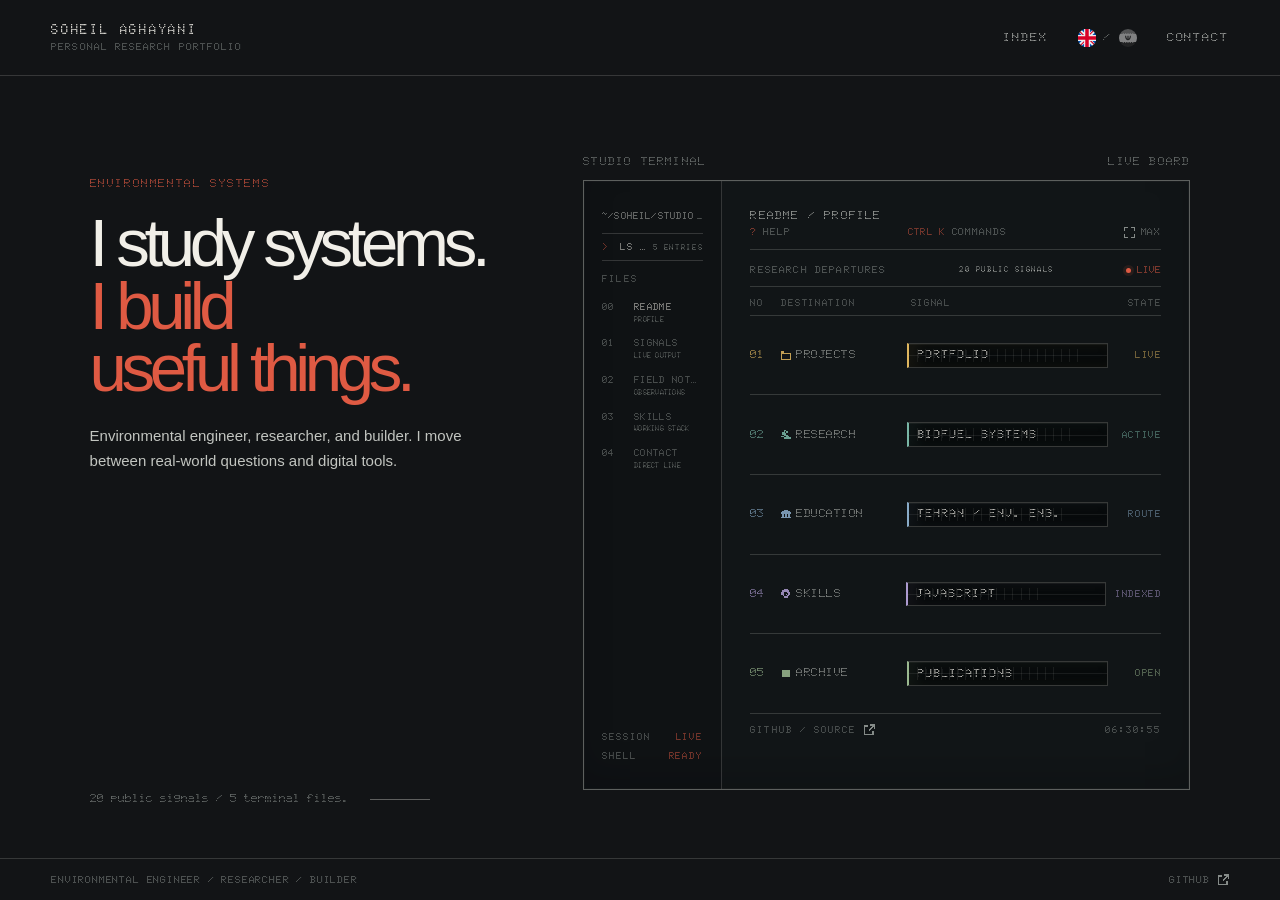
==== index.html @ 202491f8 "feat: improve profile seo routes" ====
<!doctype html>
<html lang="en" dir="ltr">
  <head>
    <meta charset="UTF-8" />
    <meta name="viewport" content="width=device-width, initial-scale=1.0" />
    <meta name="theme-color" content="#121416" />
    <meta name="mobile-web-app-capable" content="yes" />
    <meta name="apple-mobile-web-app-capable" content="yes" />
    <meta name="apple-mobile-web-app-title" content="Soheil Studio" />
    <meta name="description" content="Soheil Aghayani is an environmental engineer, researcher, and software builder working across waste systems, life-cycle thinking, and useful digital tools." />
    <meta name="author" content="Soheil Aghayani" />
    <meta name="robots" content="index,follow,max-image-preview:large" />
    <link rel="canonical" href="https://agseyl.ir/" />
    <link rel="icon" href="favicon.svg" type="image/svg+xml" />
    <link rel="manifest" href="site.webmanifest" />
    <link rel="alternate" type="text/plain" href="llms.txt" title="LLM-readable site summary" />
    <link rel="me" href="https://github.com/Soheil-Aghayani" />
    <link rel="me" href="https://www.linkedin.com/in/AgSeyl" />
    <meta property="og:type" content="website" />
    <meta property="og:url" content="https://agseyl.ir/" />
    <meta property="og:site_name" content="Soheil Aghayani / Quiet Research Studio" />
    <meta property="og:title" content="Soheil Aghayani / Quiet Research Studio" />
    <meta property="og:description" content="Environmental engineer, researcher, and software builder working across waste systems, life-cycle thinking, and useful digital tools." />
    <meta property="og:image" content="https://agseyl.ir/social-card.svg" />
    <meta property="og:image:type" content="image/svg+xml" />
    <meta property="og:image:width" content="1200" />
    <meta property="og:image:height" content="630" />
    <meta property="og:image:alt" content="Soheil Aghayani / Quiet Research Studio" />
    <meta property="og:locale" content="en_US" />
    <meta property="og:locale:alternate" content="fa_IR" />
    <meta name="twitter:card" content="summary_large_image" />
    <meta name="twitter:url" content="https://agseyl.ir/" />
    <meta name="twitter:creator" content="@AgSeyl" />
    <meta name="twitter:title" content="Soheil Aghayani / Quiet Research Studio" />
    <meta name="twitter:description" content="Environmental engineer, researcher, and software builder." />
    <meta name="twitter:image" content="https://agseyl.ir/social-card.svg" />
    <meta name="twitter:image:alt" content="Soheil Aghayani / Quiet Research Studio" />
    <title>Soheil Aghayani / Quiet Research Studio</title>
    <link rel="stylesheet" href="styles.css?v=studio-terminal-20261003-017" />
    <script type="application/ld+json">
      {
        "@context": "https://schema.org",
        "@graph": [
          {
            "@type": "Person",
            "@id": "https://agseyl.ir/#person",
            "name": "Soheil Aghayani",
            "url": "https://agseyl.ir/",
            "jobTitle": "Environmental Engineer, Researcher, and Software Builder",
            "description": "Environmental engineer and researcher working across waste systems, life-cycle thinking, biofuel, and useful digital tools.",
            "sameAs": [
              "https://github.com/Soheil-Aghayani",
              "https://www.linkedin.com/in/AgSeyl",
              "https://scholar.google.com/citations?user=bnprOf8AAAAJ&hl=en",
              "https://orcid.org/0009-0008-4889-920X",
              "https://t.me/agseyl"
            ],
            "knowsAbout": [
              "Environmental engineering",
              "Municipal solid waste management",
              "Life cycle assessment",
              "Biofuel systems",
              "Python",
              "JavaScript",
              "Research software"
            ]
          },
          {
            "@type": "WebSite",
            "@id": "https://agseyl.ir/#website",
            "url": "https://agseyl.ir/",
            "name": "Soheil Aghayani / Quiet Research Studio",
            "description": "A personal research portfolio for environmental systems, public software, and selected evidence.",
            "inLanguage": ["en", "fa"],
            "image": [
              {"@id": "https://agseyl.ir/#thesis-artifact"},
              {"@id": "https://agseyl.ir/#thesis-ftir-peaks"},
              {"@id": "https://agseyl.ir/#thesis-ftir-library-search"}
            ],
            "about": {"@id": "https://agseyl.ir/#person"}
          },
          {
            "@type": "ImageObject",
            "@id": "https://agseyl.ir/#thesis-artifact",
            "url": "https://agseyl.ir/assets/thesis-infographic.jpg",
            "contentUrl": "https://agseyl.ir/assets/thesis-infographic.jpg",
            "name": "Waste cooking oil to biodiesel thesis infographic",
            "caption": "A public visual summary of the waste cooking oil to biodiesel workflow and waste-shell catalyst route.",
            "creator": {"@id": "https://agseyl.ir/#person"},
            "inLanguage": "en"
          },
          {
            "@type": "ImageObject",
            "@id": "https://agseyl.ir/#thesis-ftir-peaks",
            "url": "https://agseyl.ir/assets/thesis-ftir-peaks.png",
            "contentUrl": "https://agseyl.ir/assets/thesis-ftir-peaks.png",
            "name": "Public thesis FTIR peak signal",
            "caption": "A metadata-stripped FTIR spectrum with labeled wavenumber peaks from the public thesis artifact.",
            "creator": {"@id": "https://agseyl.ir/#person"},
            "inLanguage": "en"
          },
          {
            "@type": "ImageObject",
            "@id": "https://agseyl.ir/#thesis-ftir-library-search",
            "url": "https://agseyl.ir/assets/thesis-ftir-library-search.png",
            "contentUrl": "https://agseyl.ir/assets/thesis-ftir-library-search.png",
            "name": "Public thesis FTIR library comparison",
            "caption": "A public FTIR library comparison showing calcium carbonate reference matches without private source files.",
            "creator": {"@id": "https://agseyl.ir/#person"},
            "inLanguage": "en"
          }
        ]
      }
    </script>
    <script id="portfolioStructuredData" type="application/ld+json">
      {
        "@context": "https://schema.org",
        "@type": "CollectionPage",
        "@id": "https://agseyl.ir/#public-work",
        "name": "Public work by Soheil Aghayani",
        "url": "https://agseyl.ir/",
        "isPartOf": { "@id": "https://agseyl.ir/#website" },
        "about": { "@id": "https://agseyl.ir/#person" },
        "mainEntity": {
          "@type": "ItemList",
          "name": "Public software projects",
          "numberOfItems": 20,
          "itemListElement": [
            { "@type": "ListItem", "position": 1, "item": { "@type": "SoftwareSourceCode", "name": "Portfolio", "codeRepository": "https://github.com/Soheil-Aghayani/Portfolio", "url": "https://agseyl.ir/", "author": { "@id": "https://agseyl.ir/#person" } } },
            { "@type": "ListItem", "position": 2, "item": { "@type": "SoftwareSourceCode", "name": "Solid-Waste-Laboratory", "codeRepository": "https://github.com/Soheil-Aghayani/Solid-Waste-Laboratory", "url": "https://soheil-aghayani.github.io/Solid-Waste-Laboratory/", "author": { "@id": "https://agseyl.ir/#person" } } },
            { "@type": "ListItem", "position": 3, "item": { "@type": "SoftwareSourceCode", "name": "ScholarPulse", "codeRepository": "https://github.com/Soheil-Aghayani/ScholarPulse", "url": "https://soheil-aghayani.github.io/ScholarPulse/", "author": { "@id": "https://agseyl.ir/#person" } } },
            { "@type": "ListItem", "position": 4, "item": { "@type": "SoftwareSourceCode", "name": "Soheil-Aghayani", "codeRepository": "https://github.com/Soheil-Aghayani/Soheil-Aghayani", "url": "https://github.com/Soheil-Aghayani/Soheil-Aghayani", "author": { "@id": "https://agseyl.ir/#person" } } },
            { "@type": "ListItem", "position": 5, "item": { "@type": "SoftwareSourceCode", "name": "MagIranPlus", "codeRepository": "https://github.com/Soheil-Aghayani/MagIranPlus", "url": "https://soheil-aghayani.github.io/MagIranPlus/", "author": { "@id": "https://agseyl.ir/#person" } } },
            { "@type": "ListItem", "position": 6, "item": { "@type": "SoftwareSourceCode", "name": "CivilicaPulse", "codeRepository": "https://github.com/Soheil-Aghayani/CivilicaPulse", "url": "https://soheil-aghayani.github.io/CivilicaPulse/", "author": { "@id": "https://agseyl.ir/#person" } } },
            { "@type": "ListItem", "position": 7, "item": { "@type": "SoftwareSourceCode", "name": "Design-Suite", "codeRepository": "https://github.com/Soheil-Aghayani/Design-Suite", "url": "https://soheil-aghayani.github.io/Design-Suite/", "author": { "@id": "https://agseyl.ir/#person" } } },
            { "@type": "ListItem", "position": 8, "item": { "@type": "SoftwareSourceCode", "name": "svg-scrapper", "codeRepository": "https://github.com/Soheil-Aghayani/svg-scrapper", "url": "https://soheil-aghayani.github.io/svg-scrapper/", "author": { "@id": "https://agseyl.ir/#person" } } },
            { "@type": "ListItem", "position": 9, "item": { "@type": "SoftwareSourceCode", "name": "Coffpen", "codeRepository": "https://github.com/Soheil-Aghayani/Coffpen", "url": "https://soheil-aghayani.github.io/Coffpen/", "author": { "@id": "https://agseyl.ir/#person" } } },
            { "@type": "ListItem", "position": 10, "item": { "@type": "SoftwareSourceCode", "name": "Deutschly", "codeRepository": "https://github.com/Soheil-Aghayani/Deutschly", "url": "https://soheil-aghayani.github.io/Deutschly/", "author": { "@id": "https://agseyl.ir/#person" } } },
            { "@type": "ListItem", "position": 11, "item": { "@type": "SoftwareSourceCode", "name": "Gamify-Garden", "codeRepository": "https://github.com/Soheil-Aghayani/Gamify-Garden", "url": "https://soheil-aghayani.github.io/Gamify-Garden/", "author": { "@id": "https://agseyl.ir/#person" } } },
            { "@type": "ListItem", "position": 12, "item": { "@type": "SoftwareSourceCode", "name": "font-installer", "codeRepository": "https://github.com/Soheil-Aghayani/font-installer", "url": "https://github.com/Soheil-Aghayani/font-installer", "author": { "@id": "https://agseyl.ir/#person" } } },
            { "@type": "ListItem", "position": 13, "item": { "@type": "SoftwareSourceCode", "name": "ncbi", "codeRepository": "https://github.com/Soheil-Aghayani/ncbi", "url": "https://soheil-aghayani.github.io/ncbi/", "author": { "@id": "https://agseyl.ir/#person" } } },
            { "@type": "ListItem", "position": 14, "item": { "@type": "SoftwareSourceCode", "name": "food-recipe", "codeRepository": "https://github.com/Soheil-Aghayani/food-recipe", "url": "https://soheil-aghayani.github.io/food-recipe/", "author": { "@id": "https://agseyl.ir/#person" } } },
            { "@type": "ListItem", "position": 15, "item": { "@type": "SoftwareSourceCode", "name": "egg-timer", "codeRepository": "https://github.com/Soheil-Aghayani/egg-timer", "url": "https://soheil-aghayani.github.io/egg-timer/", "author": { "@id": "https://agseyl.ir/#person" } } },
            { "@type": "ListItem", "position": 16, "item": { "@type": "SoftwareSourceCode", "name": "dodge-game", "codeRepository": "https://github.com/Soheil-Aghayani/dodge-game", "url": "https://github.com/Soheil-Aghayani/dodge-game", "author": { "@id": "https://agseyl.ir/#person" } } },
            { "@type": "ListItem", "position": 17, "item": { "@type": "SoftwareSourceCode", "name": "pahlavan", "codeRepository": "https://github.com/Soheil-Aghayani/pahlavan", "url": "https://soheil-aghayani.github.io/pahlavan/", "author": { "@id": "https://agseyl.ir/#person" } } },
            { "@type": "ListItem", "position": 18, "item": { "@type": "SoftwareSourceCode", "name": "x-clone", "codeRepository": "https://github.com/Soheil-Aghayani/x-clone", "url": "https://github.com/Soheil-Aghayani/x-clone", "author": { "@id": "https://agseyl.ir/#person" } } },
            { "@type": "ListItem", "position": 19, "item": { "@type": "SoftwareSourceCode", "name": "iriswa", "codeRepository": "https://github.com/Soheil-Aghayani/iriswa", "url": "https://soheil-aghayani.github.io/iriswa/", "author": { "@id": "https://agseyl.ir/#person" } } },
            { "@type": "ListItem", "position": 20, "item": { "@type": "SoftwareSourceCode", "name": "Terminal", "codeRepository": "https://github.com/Soheil-Aghayani/Terminal", "url": "https://agseyl.ir/", "author": { "@id": "https://agseyl.ir/#person" } } }
          ]
        },
        "hasPart": {
          "@type": "ItemList",
          "name": "Selected public research records",
          "numberOfItems": 3,
          "itemListElement": [
            { "@type": "ListItem", "position": 1, "item": { "@type": "ScholarlyArticle", "name": "Assessment of Biomass Resources in Iran and Worldwide: Diversity Analysis in Rural Areas with a Focus on Municipal Solid Waste and Livestock Manure", "url": "https://jpoll.ut.ac.ir/article_105139.html", "sameAs": ["https://jpoll.ut.ac.ir/article_105139.html", "https://doi.org/10.22059/poll.2025.393545.2928"], "datePublished": "2026", "isPartOf": { "@type": "Periodical", "name": "Pollution" }, "author": { "@id": "https://agseyl.ir/#person" }, "inLanguage": "en", "identifier": { "@type": "PropertyValue", "propertyID": "DOI", "value": "10.22059/poll.2025.393545.2928" } } },
            { "@type": "ListItem", "position": 2, "item": { "@type": "ScholarlyArticle", "name": "Assessment of Landfill Gas Production in Saveh City Using the LandGEM Model: A Comprehensive Analysis", "url": "https://aet.irost.ir/article_1686.html", "sameAs": ["https://aet.irost.ir/article_1686.html"], "datePublished": "2026", "isPartOf": { "@type": "Periodical", "name": "Advances in Environmental Technology" }, "author": { "@id": "https://agseyl.ir/#person" }, "inLanguage": "en" } },
            { "@type": "ListItem", "position": 3, "item": { "@type": "ScholarlyArticle", "name": "Siting a Waste Transfer Station in District 6 of Karaj Municipality to Reduce Pollution", "url": "https://jpoll.ut.ac.ir/article_101760.html", "sameAs": ["https://jpoll.ut.ac.ir/article_101760.html", "https://doi.org/10.22059/poll.2025.388834.2751"], "datePublished": "2025", "isPartOf": { "@type": "Periodical", "name": "Pollution" }, "author": { "@id": "https://agseyl.ir/#person" }, "inLanguage": "en", "identifier": { "@type": "PropertyValue", "propertyID": "DOI", "value": "10.22059/poll.2025.388834.2751" } } }
          ]
        }
      }
    </script>
  </head>
  <body>
    <svg class="icon-sprite" aria-hidden="true" focusable="false">
      <symbol id="pixel-github" viewBox="0 0 12 12">
        <path fill="currentColor" d="M2 12h2v-1H3v-1H2V9H1V8h1v1h1v1h1V9h1V8H3V7H2V4h1V2h1v1h3V2h1v2h1v3H8v1H6v1h1v3h2v-1h1v-1h1V3h-1V2H9V1H2v1H1v1H0v7h1v1h1Zm0 0" />
      </symbol>
      <symbol id="pixel-person" viewBox="0 0 15 15">
        <path fill="currentColor" d="M3 10h9v2h2v3H1v-3h2zm0-3V2h2V0h5v2h2v5h-2v2H5V7z" />
      </symbol>
      <symbol id="pixel-linkedin" viewBox="0 0 15 15">
        <path fill="currentColor" d="M0 0h4v4H0zm0 5h4v10H0zm6 0h3v2h1V5h5v10h-3V9h-1v6H6z" />
      </symbol>
      <symbol id="pixel-telegram" viewBox="0 0 15 15">
        <path fill="currentColor" d="M0 6h3V4h3V2h3V0h6v6h-2v2h-2v2h-2v2H8v3H5v-3H3v-2H0zm5 2h2V6h2V4h2V2H9v2H7v2H5z" />
      </symbol>
      <symbol id="pixel-scholar" viewBox="0 0 15 15">
        <path fill="currentColor" d="M0 4h3V2h9v2h3v3h-3v6h-2V9H5v4H3V7H0zm5-1h7v2H5z" />
      </symbol>
      <symbol id="pixel-envelope" viewBox="0 0 15 15">
        <path fill="currentColor" d="M4 7V5H2v2zv2h2v2h3V9h2V7h2V5h2v8H0V5h2V3H0V1h15v2h-2v2h-2v2H9v2H6V7z" />
      </symbol>
      <symbol id="pixel-classical-building" viewBox="0 0 15 15">
        <path fill="currentColor" d="M5 1h5v2h3v2h2v2h-2v5h2v2H0v-2h2V7H0V5h2V3h3zm1 6H5v5h1zm4 0H9v5h1z" />
      </symbol>
      <symbol id="pixel-project" viewBox="0 0 15 15">
        <path fill="currentColor" fill-rule="evenodd" d="M0 2h5v2h10v11H0zm2 4v7h11V6z" />
      </symbol>
      <symbol id="pixel-research" viewBox="0 0 15 15">
        <path fill="currentColor" d="M4 0h4v2h2v3H8v2h2v2h2v2h3v2H5v-2h3v-2H5v2H0v-2h2V9h2V7H2V3h2zm2 2v3h2V2z" />
      </symbol>
      <symbol id="pixel-tools" viewBox="0 0 15 15">
        <path fill="currentColor" d="M5 0h5v2h2v2h2v5h-2v2h-2v2H5v-2H3v-2H1V9H0V4h2V2h3zm1 5H5v1H4v3h1v1h4V9h1V6H9V5zm1 2h2v2H7z" />
      </symbol>
      <symbol id="pixel-archive" viewBox="0 0 15 15">
        <path fill="currentColor" d="M1 1h13v3h-1v10H2V4H1zm2 5h9v6H3zm-1-3h11V2H2zm2 5h5v2H4z" />
      </symbol>
      <symbol id="pixel-external" viewBox="0 0 15 15">
        <path fill="currentColor" d="M8 0h7v7h-2V4.5L7.7 9.8 6.2 8.3 11.5 3H8zM0 2h6v2H2v9h9V9h2v6H0z" />
      </symbol>
      <symbol id="pixel-expand" viewBox="0 0 15 15">
        <path fill="currentColor" d="M0 0h6v2H2v4H0zm9 0h6v6h-2V2H9zM0 9h2v4h4v2H0zm13 0h2v6H9v-2h4z" />
      </symbol>
      <symbol id="pixel-collapse" viewBox="0 0 15 15">
        <path fill="currentColor" d="M0 0h2v4h4v2H0zm9 0h2v4h4v2H9zM0 9h6v2H2v4H0zm9 0h6v6h-2v-4H9z" />
      </symbol>
      <symbol id="pixel-download" viewBox="0 0 15 15">
        <path fill="currentColor" d="M6 0h3v7h2v2H9v2H6V9H4V7h2zM2 12h11v3H2z" />
      </symbol>
    </svg>
    <a class="skip-link" href="#mainStage" data-i18n="nav.skip">Skip to main content</a>
    <div class="studio-shell">
      <header class="site-header">
        <button class="wordmark" type="button" data-view="home">
          <span>SOHEIL AGHAYANI</span>
          <small data-i18n="header.studio">PERSONAL RESEARCH PORTFOLIO</small>
        </button>

        <div class="header-actions">
          <button class="header-link" type="button" id="indexToggle" aria-expanded="false" aria-controls="indexPanel">
            <span data-i18n="nav.index">Index</span>
          </button>
          <button class="language-toggle" type="button" id="languageToggle" aria-label="Switch language">
            <span data-language="en" class="language-flag is-active">
              <img src="flag-gb.svg" alt="" aria-hidden="true" width="18" height="18" draggable="false" />
            </span>
            <span class="language-slash" aria-hidden="true">/</span>
            <span data-language="fa" class="language-flag">
              <img src="flag-ir.svg" alt="" aria-hidden="true" width="18" height="18" draggable="false" />
            </span>
          </button>
          <button class="header-link" type="button" data-view="contact">
            <span data-i18n="nav.contact">Contact</span>
          </button>
        </div>
      </header>

      <aside class="index-panel" id="indexPanel" aria-hidden="true" inert>
        <p class="panel-label" data-i18n="index.label">Index</p>
        <nav class="index-nav" id="indexNav" aria-label="Site index" data-i18n-aria="nav.indexAria"></nav>
        <p class="panel-note" data-i18n="index.note">Choose a section here, or return to the live board.</p>
      </aside>

      <main class="main-stage" id="mainStage" tabindex="-1">
        <section class="view view-home is-active" data-view-panel="home" aria-labelledby="homeTitle">
          <div class="intro-column">
            <div class="intro-copy">
              <p class="kicker" data-i18n="home.kicker">Environmental systems</p>
              <h1 id="homeTitle"><span data-i18n="home.titleA">I study systems.</span><span data-i18n="home.titleB">I build useful things.</span></h1>
              <p class="intro-description" data-i18n="home.description">Environmental engineer, researcher, and builder. I move between real-world questions and digital tools.</p>
            </div>
            <div class="identity-line">
              <span data-i18n="home.identity">20 public signals / 5 terminal files.</span>
              <span class="identity-rule" aria-hidden="true"></span>
            </div>
          </div>

          <div class="surface-column">
            <div class="surface-meta">
              <span data-i18n="surface.label">Studio terminal</span>
              <span data-i18n="surface.hint">Live board</span>
            </div>

            <div class="studio-surface" id="studioSurface" data-mode="home">
              <aside class="surface-rail" aria-label="Studio terminal files" data-i18n-aria="surface.railAria">
                <button class="surface-rail-path" type="button" data-action="surface-home" data-i18n-aria="surface.railPathAria">
                  <span>~/SOHEIL/STUDIO</span><i aria-hidden="true">_</i>
                </button>
                <button class="surface-rail-command" type="button" data-action="surface-home" data-i18n-aria="surface.railCommandAria">
                  <span aria-hidden="true">&gt;</span><strong>ls -la</strong><small data-i18n="surface.railEntries">05 ENTRIES</small>
                </button>
                <p class="surface-rail-label" data-i18n="surface.railLabel">FILES</p>
                <div class="surface-rail-tree" id="surfaceRailTree"></div>
                <div class="surface-rail-readout">
                  <div><span data-i18n="surface.railSession">SESSION</span><strong data-i18n="surface.railLive">LIVE</strong></div>
                  <div><span data-i18n="surface.railShell">SHELL</span><strong data-i18n="surface.railReady">READY</strong></div>
                </div>
              </aside>
              <div class="surface-topline">
                <div class="surface-topline-left">
                  <button class="surface-home-link" id="surfaceHomeButton" type="button" data-action="surface-home" hidden>
                    <span data-i18n="surface.back">Back to the surface</span>
                  </button>
                  <span id="surfaceModeLabel" data-i18n="surface.mode">A place to begin</span>
                </div>
                <div class="surface-topline-right">
                  <button class="surface-help-link" id="surfaceHelpButton" type="button" data-action="surface-help" aria-expanded="false" aria-controls="surfaceHelp" aria-keyshortcuts="?" data-i18n-aria="surface.helpAria">
                    <span class="surface-help-mark" aria-hidden="true">?</span>
                    <span class="surface-help-label" data-i18n="surface.help">Help</span>
                  </button>
                  <button class="surface-command-link" id="commandToggle" type="button" data-action="command-open" aria-expanded="false" aria-haspopup="dialog" aria-controls="commandPalette" aria-keyshortcuts="Control+K Meta+K" data-i18n-aria="nav.commandsAria">
                    <span class="surface-command-key" aria-hidden="true">CTRL K</span>
                    <span class="surface-command-label" data-i18n="nav.commands">Commands</span>
                  </button>
                  <button class="surface-maximize-link" id="surfaceMaximizeButton" type="button" data-action="surface-toggle-maximize" aria-pressed="false" aria-controls="studioSurface" aria-keyshortcuts="M Escape" aria-label="Maximize terminal">
                    <svg class="surface-maximize-icon" id="surfaceMaximizeIcon" aria-hidden="true" focusable="false"><use href="#pixel-expand"></use></svg>
                    <span id="surfaceMaximizeLabel">MAX</span>
                  </button>
                  <span class="surface-status" id="surfaceStatus" data-i18n="surface.status" hidden>Open</span>
                </div>
              </div>

              <div class="surface-center" id="surfaceCenter">
                <div class="departure-board" id="departureBoard" dir="ltr" role="region" tabindex="-1" aria-label="Live research departure board" data-i18n-aria="board.aria">
                  <div class="board-topline">
                    <span class="board-brand" data-i18n="board.title">RESEARCH DEPARTURES</span>
                    <span class="board-count" id="boardProjectCount">20 PUBLIC SIGNALS</span>
                    <button class="board-live" id="boardLiveToggle" type="button" data-action="board-toggle" aria-pressed="false" aria-label="Pause live board">
                      <i aria-hidden="true"></i> <span id="boardLiveLabel" data-i18n="board.live">LIVE</span>
                    </button>
                  </div>
                  <div class="board-columns" aria-hidden="true">
                    <span data-i18n="board.no">NO</span>
                    <span data-i18n="board.destination">DESTINATION</span>
                    <span data-i18n="board.signal">SIGNAL</span>
                    <span data-i18n="board.state">STATE</span>
                  </div>
                  <div class="board-rows" id="boardRows" role="list"></div>
                  <div class="board-bottom">
                    <a class="board-source" href="https://github.com/Soheil-Aghayani" target="_blank" rel="noreferrer"><span data-i18n="board.githubSignals">GITHUB / SOURCE</span><svg class="external-icon" aria-hidden="true" focusable="false"><use href="#pixel-external"></use></svg></a>
                    <time id="boardClock" datetime="">00:00:00</time>
                  </div>
                </div>
                <div class="surface-help" id="surfaceHelp" hidden role="region" tabindex="-1" aria-live="polite" aria-label="Terminal keyboard shortcuts" data-i18n-aria="surface.helpRegionAria">
                  <div class="surface-help-topline">
                    <span id="surfaceHelpTitle" data-i18n="surface.helpTitle">COMMANDS / QUICK INDEX</span>
                    <span data-i18n="surface.helpReady">READY / ESC</span>
                  </div>
                  <div class="surface-help-list">
                    <div class="surface-help-line">
                      <span data-number="01">01</span>
                      <strong data-i18n="surface.helpHome">0 / H HOME</strong>
                      <small data-i18n="surface.helpHomeMeta">RETURN</small>
                    </div>
                    <div class="surface-help-line">
                      <span data-number="02">02</span>
                      <strong data-i18n="surface.helpRoute">0-4 TERMINAL FILES</strong>
                      <small data-i18n="surface.helpRouteMeta">OPEN</small>
                    </div>
                    <div class="surface-help-line">
                      <span data-number="03">03</span>
                      <strong data-i18n="surface.helpInspect">CLICK / ENTER</strong>
                      <small data-i18n="surface.helpInspectMeta">INSPECT</small>
                    </div>
                    <div class="surface-help-line">
                      <span data-number="04">04</span>
                      <strong data-i18n="surface.helpFilter">/ FILTER PROJECTS</strong>
                      <small data-i18n="surface.helpFilterMeta">SEARCH</small>
                    </div>
                    <div class="surface-help-line">
                      <span data-number="05">05</span>
                      <strong data-i18n="surface.helpContact">C CONTACT</strong>
                      <small data-i18n="surface.helpContactMeta">DIRECT</small>
                    </div>
                  <div class="surface-help-line">
                      <span data-number="06">06</span>
                      <strong data-i18n="surface.helpCloseLine">ESC / ?</strong>
                      <small data-i18n="surface.helpCloseMeta">CLOSE</small>
                    </div>
                    <div class="surface-help-line">
                      <span data-number="07">07</span>
                      <strong data-i18n="surface.helpPalette">CTRL K COMMANDS</strong>
                      <small data-i18n="surface.helpPaletteMeta">PALETTE</small>
                    </div>
                    <div class="surface-help-line">
                      <span data-number="08">08</span>
                      <strong data-i18n="surface.helpMaximize">M  MAX / MIN TERMINAL</strong>
                      <small data-i18n="surface.helpMaximizeMeta">RESIZE</small>
                    </div>
                    <div class="surface-help-line">
                      <span data-number="09">09</span>
                      <strong data-i18n="surface.helpBrowse">[ ]  NEXT / PREVIOUS PROJECT</strong>
                      <small data-i18n="surface.helpBrowseMeta">BROWSE</small>
                    </div>
                  </div>
                  <form class="surface-command-line" id="surfaceCommandForm" autocomplete="off">
                    <label for="surfaceCommandInput" data-i18n="surface.commandLabel">TERMINAL INPUT</label>
                    <div class="surface-command-shell">
                      <span class="surface-command-prompt" aria-hidden="true">&gt;</span>
                      <input id="surfaceCommandInput" type="text" inputmode="text" autocomplete="off" spellcheck="false" data-i18n-placeholder="surface.commandPlaceholder" data-i18n-aria="surface.commandInputAria" aria-describedby="surfaceCommandStatus" />
                      <button class="surface-command-run" type="submit" data-i18n="surface.commandRun">RUN</button>
                    </div>
                    <p id="surfaceCommandStatus" role="status" aria-live="polite" data-i18n="surface.commandReady">READY / TYPE HELP</p>
                  </form>
                </div>
              </div>

              <div class="surface-content" id="surfaceContent" role="region" tabindex="-1" aria-live="polite" aria-atomic="true" hidden></div>

            </div>
          </div>
        </section>

      </main>

      <footer class="site-footer">
        <span data-i18n="footer.left">Environmental engineer / researcher / builder</span>
        <a class="site-footer-link" href="https://github.com/Soheil-Aghayani" target="_blank" rel="noreferrer"><span data-i18n="footer.right">GitHub / public signals</span><svg class="external-icon" aria-hidden="true" focusable="false"><use href="#pixel-external"></use></svg></a>
      </footer>
    </div>

    <div class="studio-toast" id="studioToast" role="status" aria-live="polite" aria-atomic="true"></div>

    <section class="print-profile" id="printProfile" aria-hidden="true"></section>

    <div class="profile-preview-layer" id="profilePreview" hidden aria-hidden="true">
      <div class="profile-preview-scrim" data-action="profile-close" aria-hidden="true"></div>
      <section class="profile-preview-dialog" role="dialog" aria-modal="true" aria-labelledby="profilePreviewTitle" aria-describedby="profilePreviewHint">
        <div class="profile-preview-topline">
          <span id="profilePreviewTitle" data-i18n="profile.previewLabel">PROFILE / VIEW</span>
          <button class="profile-preview-close" id="profilePreviewClose" type="button" data-action="profile-close">
            <span aria-hidden="true">ESC</span>
            <span data-i18n="profile.close">CLOSE</span>
          </button>
        </div>
        <p class="profile-preview-hint" id="profilePreviewHint" data-i18n="profile.previewHint">PUBLIC PROFILE / SHARE, EXPORT OR PRINT</p>
        <div class="profile-preview-switch" id="profilePreviewSwitch"></div>
        <div class="profile-preview-content" id="profilePreviewContent"></div>
        <div class="profile-preview-actions">
          <button class="profile-preview-share" id="profilePreviewShare" type="button" data-action="share-route" aria-label="Share this profile route" data-i18n-aria="profile.shareAria">
            <svg class="pixel-icon" aria-hidden="true" focusable="false"><use href="#pixel-external"></use></svg>
            <span data-i18n="profile.share">SHARE ROUTE</span>
          </button>
          <button class="profile-preview-download" id="profilePreviewDownload" type="button" data-action="profile-download" data-profile="general" aria-label="Download this public profile as text" data-i18n-aria="profile.downloadAria">
            <svg class="pixel-icon" aria-hidden="true" focusable="false"><use href="#pixel-download"></use></svg>
            <span data-i18n="profile.download">DOWNLOAD .TXT</span>
          </button>
          <button class="profile-preview-download profile-preview-markdown" id="profilePreviewMarkdown" type="button" data-action="profile-markdown" data-profile="general" aria-label="Download this public profile as Markdown" data-i18n-aria="profile.downloadMarkdownAria">
            <svg class="pixel-icon" aria-hidden="true" focusable="false"><use href="#pixel-download"></use></svg>
            <span data-i18n="profile.downloadMarkdown">DOWNLOAD .MD</span>
          </button>
          <button class="profile-preview-print" id="profilePreviewPrint" type="button" data-action="profile-print" data-profile="general" aria-label="Print or save this profile as PDF" data-i18n-aria="profile.printAria">
            <span data-i18n="profile.print">PRINT / PDF</span>
          </button>
        </div>
      </section>
    </div>

    <div class="artifact-preview-layer" id="artifactPreview" hidden aria-hidden="true">
      <div class="artifact-preview-scrim" data-action="artifact-close" aria-hidden="true"></div>
      <section class="artifact-preview-dialog" role="dialog" aria-modal="true" aria-labelledby="artifactPreviewTitle" aria-describedby="artifactPreviewCaption">
        <div class="artifact-preview-topline">
          <span id="artifactPreviewTitle" data-i18n="detail.artifactViewerLabel">PUBLIC ARTIFACT / VIEW</span>
          <button class="artifact-preview-close" id="artifactPreviewClose" type="button" data-action="artifact-close">
            <span aria-hidden="true">ESC</span>
            <span data-i18n="detail.artifactClose">CLOSE</span>
          </button>
        </div>
        <div class="artifact-preview-content">
          <img id="artifactPreviewImage" alt="" />
          <p id="artifactPreviewCaption"></p>
        </div>
      </section>
    </div>

    <div class="command-palette-layer" id="commandPalette" hidden aria-hidden="true">
      <div class="command-palette-scrim" data-action="command-close" aria-hidden="true"></div>
      <section class="command-palette" role="dialog" aria-modal="true" aria-labelledby="commandPaletteTitle" aria-describedby="commandPaletteHint">
        <div class="command-palette-topline">
          <span class="command-palette-label" data-i18n="palette.label">COMMAND PALETTE</span>
          <button class="command-palette-close" id="commandPaletteClose" type="button" data-action="command-close">
            <span aria-hidden="true">ESC</span>
            <span data-i18n="palette.close">CLOSE</span>
          </button>
        </div>
        <h2 id="commandPaletteTitle" data-i18n="palette.title">Find a signal.</h2>
        <label class="command-search-label" for="commandSearch" data-i18n="palette.searchLabel">SEARCH THE STUDIO</label>
        <div class="command-search-frame">
          <span class="command-search-caret" aria-hidden="true">&gt;</span>
          <input id="commandSearch" type="search" autocomplete="off" spellcheck="false" data-i18n-placeholder="palette.placeholder" data-i18n-aria="palette.searchLabel" aria-controls="commandResults" aria-activedescendant="" />
          <kbd>CTRL K</kbd>
        </div>
        <p class="command-palette-hint" id="commandPaletteHint" data-i18n="palette.hint">TYPE TO FILTER / ↑↓ MOVE / ENTER OPEN / ESC CLOSE</p>
        <div class="command-results" id="commandResults" role="listbox" data-i18n-aria="palette.resultsAria" aria-label="Command palette results"></div>
      </section>
    </div>

    <script src="app.js?v=studio-terminal-20261003-062"></script>
  </body>
</html>
---- styles.css ----
@font-face {
  font-family: "MatrixType";
  src: url("MatrixType-Regular.ttf") format("truetype");
  font-display: swap;
  font-style: normal;
  font-weight: 400;
  unicode-range: U+0000-00FF, U+0131, U+0152-0153, U+02BB-02BC, U+02C6, U+02DA, U+02DC, U+0304, U+0308, U+0329, U+2000-206F, U+20AC, U+2122, U+2191, U+2193, U+2212, U+2215, U+FEFF, U+FFFD;
}

@font-face {
  font-family: "MatrixType";
  src: url("MatrixType-Bold.ttf") format("truetype");
  font-display: swap;
  font-style: normal;
  font-weight: 700;
  unicode-range: U+0000-00FF, U+0131, U+0152-0153, U+02BB-02BC, U+02C6, U+02DA, U+02DC, U+0304, U+0308, U+0329, U+2000-206F, U+20AC, U+2122, U+2191, U+2193, U+2212, U+2215, U+FEFF, U+FFFD;
}

@font-face {
  font-family: "MatrixType Display";
  src: url("MatrixTypeDisplay-Regular.ttf") format("truetype");
  font-display: swap;
  font-style: normal;
  font-weight: 400;
  unicode-range: U+0000-00FF, U+0131, U+0152-0153, U+02BB-02BC, U+02C6, U+02DA, U+02DC, U+0304, U+0308, U+0329, U+2000-206F, U+20AC, U+2122, U+2191, U+2193, U+2212, U+2215, U+FEFF, U+FFFD;
}

@font-face {
  font-family: "MatrixType Display";
  src: url("MatrixTypeDisplay-Bold.ttf") format("truetype");
  font-display: swap;
  font-style: normal;
  font-weight: 700;
  unicode-range: U+0000-00FF, U+0131, U+0152-0153, U+02BB-02BC, U+02C6, U+02DA, U+02DC, U+0304, U+0308, U+0329, U+2000-206F, U+20AC, U+2122, U+2191, U+2193, U+2212, U+2215, U+FEFF, U+FFFD;
}

@font-face {
  font-family: "IRANSharp";
  src: url("iransharp_light_web.woff2") format("woff2");
  font-display: swap;
  font-style: normal;
  font-weight: 300;
  unicode-range: U+0600-06FF, U+0750-077F, U+08A0-08FF, U+200C-200F, U+FB50-FDFF, U+FE70-FEFF;
}

@font-face {
  font-family: "IRANSharp";
  src: url("iransharp_regular_web.woff2") format("woff2");
  font-display: swap;
  font-style: normal;
  font-weight: 400 600;
  unicode-range: U+0600-06FF, U+0750-077F, U+08A0-08FF, U+200C-200F, U+FB50-FDFF, U+FE70-FEFF;
}

@font-face {
  font-family: "IRANSharp";
  src: url("iransharp_bold_web.woff2") format("woff2");
  font-display: swap;
  font-style: normal;
  font-weight: 700 900;
  unicode-range: U+0600-06FF, U+0750-077F, U+08A0-08FF, U+200C-200F, U+FB50-FDFF, U+FE70-FEFF;
}

:root {
  --ink: #f1efe8;
  --ink-soft: #c2c5c0;
  --ink-faint: #858b88;
  --night: #121416;
  --surface: #1b1e20;
  --surface-raised: #222628;
  --line: rgba(241, 239, 232, 0.16);
  --line-strong: rgba(241, 239, 232, 0.34);
  --accent: #df5a43;
  --accent-soft: rgba(223, 90, 67, 0.15);
  --display: "Site Display", "Helvetica Neue", Arial, sans-serif;
  --body: "Site Body", "Helvetica Neue", Arial, sans-serif;
  --mono: "MatrixType", "SFMono-Regular", Consolas, monospace;
  --ease: cubic-bezier(0.22, 1, 0.36, 1);
  --radius: 2px;
  color: var(--ink);
  background: var(--night);
  font-family: var(--body);
  font-synthesis: none;
  text-rendering: optimizeLegibility;
}

* {
  box-sizing: border-box;
}

[hidden] {
  display: none !important;
}

html,
body {
  min-height: 100%;
  margin: 0;
  background: var(--night);
}

html {
  scroll-padding-block: 84px 24px;
}

body {
  min-height: 100vh;
  min-height: 100dvh;
  overflow: hidden;
}

button,
a {
  font: inherit;
}

button,
a {
  -webkit-tap-highlight-color: transparent;
}

button {
  border: 0;
}

button:focus-visible,
a:focus-visible {
  outline: 2px solid var(--accent);
  outline-offset: 5px;
}

/* Press feedback stays inside each control's own bounds, so it cannot cause reflow. */
.wordmark:active,
.header-link:active,
.language-toggle:active,
.index-nav button:active,
.surface-rail-path:active,
.surface-rail-command:active,
.surface-rail-entry:active,
.surface-home-link:active,
.surface-help-link:active,
.surface-command-link:active,
.board-live:active,
.board-row[data-view]:active,
.surface-list button:active,
.detail-back:active,
.detail-related-link:active,
.contact-link:active,
.detail-link:active,
.detail-evidence-row[href]:active,
.site-footer-link:active {
  transform: translateY(1px);
}

.skip-link {
  position: fixed;
  z-index: 20;
  top: 8px;
  inset-inline-start: 16px;
  padding: 9px 12px;
  border: 1px solid var(--accent);
  color: var(--night);
  background: var(--accent);
  font-family: var(--mono);
  font-size: 10px;
  letter-spacing: 0.06em;
  text-decoration: none;
  text-transform: uppercase;
  opacity: 0;
  pointer-events: none;
  transform: translateY(-180%);
  transition: opacity 180ms var(--ease), transform 180ms var(--ease);
}

.skip-link:focus {
  opacity: 1;
  pointer-events: auto;
  transform: translateY(0);
}

#mainStage:focus {
  outline: none;
}

a {
  color: inherit;
}

.studio-shell {
  position: relative;
  display: flex;
  height: 100vh;
  height: 100dvh;
  min-height: 620px;
  flex-direction: column;
  overflow: hidden;
  background: var(--night);
}

.site-header {
  z-index: 5;
  display: flex;
  min-height: 76px;
  align-items: center;
  justify-content: space-between;
  gap: 24px;
  padding: 18px clamp(20px, 4vw, 62px);
  border-bottom: 1px solid var(--line);
}

.wordmark,
.header-link,
.language-toggle,
.text-action,
.back-action,
.index-nav button {
  cursor: pointer;
}

.wordmark {
  display: grid;
  gap: 5px;
  padding: 0;
  color: var(--ink);
  background: transparent;
  text-align: left;
}

.wordmark span {
  font-family: var(--mono);
  font-size: 11px;
  font-weight: 700;
  letter-spacing: 0.16em;
}

.wordmark small {
  color: var(--ink-faint);
  font-family: var(--mono);
  font-size: 9px;
  letter-spacing: 0.12em;
  text-transform: uppercase;
}

.header-actions {
  display: flex;
  align-items: center;
  gap: clamp(14px, 2.4vw, 30px);
}

.header-link,
.language-toggle {
  padding: 0;
  color: var(--ink-soft);
  background: transparent;
  font-family: var(--mono);
  font-size: 11px;
  letter-spacing: 0.08em;
  text-transform: uppercase;
}

.header-link:hover,
.header-link:focus-visible,
.language-toggle:hover,
.language-toggle:focus-visible {
  color: var(--ink);
}

.language-toggle {
  display: inline-flex;
  gap: 7px;
  align-items: center;
  direction: ltr;
  min-width: max-content;
  white-space: nowrap;
  text-transform: none;
  unicode-bidi: isolate;
}

.language-toggle [data-language].is-active {
  color: var(--accent);
}

.language-flag {
  display: inline-grid;
  width: 18px;
  height: 18px;
  place-items: center;
  opacity: 0.5;
  filter: grayscale(1);
  transition: opacity 180ms ease, filter 180ms ease, transform 180ms ease;
}

.language-flag img {
  display: block;
  width: 100%;
  height: 100%;
  user-select: none;
}

.language-flag.is-active {
  opacity: 1;
  filter: none;
  transform: scale(1.04);
}

.language-slash {
  color: var(--ink-faint);
}

.index-panel {
  position: absolute;
  z-index: 4;
  top: 76px;
  right: clamp(20px, 4vw, 62px);
  width: min(330px, calc(100vw - 40px));
  padding: 24px;
  border: 1px solid var(--line-strong);
  border-top: 0;
  background: var(--surface);
  opacity: 0;
  pointer-events: none;
  transform: translateY(-12px);
  transition: opacity 280ms var(--ease), transform 280ms var(--ease);
}

.index-panel.is-open {
  opacity: 1;
  pointer-events: auto;
  transform: translateY(0);
}

.panel-label,
.kicker,
.surface-meta,
.surface-topline,
.panel-note,
.identity-line,
.site-footer {
  font-family: var(--mono);
}

.panel-label,
.kicker {
  margin: 0;
  color: var(--accent);
  font-size: 10px;
  letter-spacing: 0.16em;
  text-transform: uppercase;
}

.index-nav {
  display: grid;
  gap: 0;
  margin-top: 22px;
}

.index-nav button {
  display: grid;
  grid-template-columns: 32px 1fr;
  gap: 12px;
  align-items: baseline;
  padding: 12px 0;
  border-bottom: 1px solid var(--line);
  color: var(--ink-soft);
  background: transparent;
  text-align: left;
}

.index-nav button:last-child {
  border-bottom: 0;
}

.index-nav button:hover,
.index-nav button:focus-visible,
.index-nav button.is-active {
  color: var(--ink);
}

.index-nav button.is-active span {
  color: var(--accent);
}

.index-nav button span {
  color: var(--ink-faint);
  font-family: var(--mono);
  font-size: 10px;
}

.index-nav button strong {
  font-family: var(--display);
  font-size: 26px;
  font-weight: 500;
  letter-spacing: -0.04em;
}

.panel-note {
  max-width: 250px;
  margin: 26px 0 0;
  color: var(--ink-faint);
  font-size: 10px;
  line-height: 1.6;
}

.main-stage {
  min-height: 0;
  flex: 1;
}

.view {
  height: 100%;
}

.view-home {
  display: grid;
  grid-template-columns: minmax(410px, 0.92fr) minmax(0, 1.3fr);
  gap: clamp(32px, 5vw, 78px);
  padding: clamp(34px, 5vw, 74px) clamp(20px, 7vw, 122px) clamp(24px, 4vw, 56px);
}

.intro-column,
.surface-column {
  min-width: 0;
}

.intro-column {
  display: flex;
  flex-direction: column;
  justify-content: space-between;
}

.intro-copy {
  max-width: 630px;
  padding-top: clamp(10px, 3vw, 42px);
}

.intro-copy h1 {
  max-width: 620px;
  margin: 22px 0 24px;
  font-family: var(--display);
  font-size: clamp(50px, 5.25vw, 90px);
  font-weight: 500;
  letter-spacing: -0.08em;
  line-height: 0.93;
  text-wrap: balance;
}

.intro-copy h1 span {
  display: block;
  text-wrap: balance;
}

.intro-copy h1 span:last-child {
  color: var(--accent);
}

.intro-description {
  max-width: 380px;
  margin: 0;
  color: var(--ink-soft);
  font-size: 15px;
  line-height: 1.65;
}

.text-action,
.back-action {
  display: inline-flex;
  width: fit-content;
  align-items: center;
  gap: 13px;
  margin-top: 32px;
  padding: 0;
  color: var(--ink);
  background: transparent;
  font-family: var(--mono);
  font-size: 11px;
  letter-spacing: 0.08em;
  text-transform: uppercase;
}

.text-action:hover,
.back-action:hover {
  color: var(--accent);
}

.action-mark {
  position: relative;
  display: inline-block;
  width: 27px;
  height: 1px;
  background: currentColor;
}

.action-mark::after {
  position: absolute;
  top: -3px;
  right: 0;
  width: 7px;
  height: 7px;
  border-top: 1px solid currentColor;
  border-right: 1px solid currentColor;
  content: "";
  transform: rotate(45deg);
}

.identity-line {
  display: grid;
  grid-template-columns: minmax(0, 1fr) 60px;
  gap: 18px;
  align-items: center;
  max-width: 340px;
  color: var(--ink-faint);
  font-size: 10px;
  line-height: 1.55;
}

.identity-rule {
  height: 1px;
  background: var(--line-strong);
}

.surface-column {
  display: flex;
  min-height: 0;
  flex-direction: column;
  justify-content: center;
}

.surface-meta {
  display: flex;
  justify-content: space-between;
  gap: 24px;
  margin-bottom: 12px;
  color: var(--ink-faint);
  font-size: 10px;
  letter-spacing: 0.12em;
  text-transform: uppercase;
}

.studio-surface {
  position: relative;
  display: flex;
  min-height: min(610px, 68vh);
  flex-direction: column;
  justify-content: space-between;
  overflow: hidden;
  padding: clamp(18px, 2.2vw, 32px);
  border: 1px solid var(--line-strong);
  background: var(--surface);
  transition: background 480ms var(--ease), border-color 480ms var(--ease);
}

.studio-surface[data-mode="research"] {
  background: #1a2321;
}

.studio-surface[data-mode="education"] {
  background: #201e27;
}

.surface-topline {
  display: grid;
  grid-template-columns: minmax(0, 1fr) minmax(0, auto);
  align-items: center;
  gap: 20px;
  color: var(--ink-soft);
  font-size: 10px;
  letter-spacing: 0.12em;
  text-transform: uppercase;
}

.surface-topline-left {
  display: flex;
  min-width: 0;
  align-items: center;
  gap: 16px;
  overflow: hidden;
}

.surface-home-link {
  flex: 0 0 auto;
  padding: 0;
  color: var(--accent);
  background: transparent;
  font-family: var(--mono);
  font-size: 9px;
  letter-spacing: 0.1em;
  text-transform: uppercase;
  white-space: nowrap;
  cursor: pointer;
}

.surface-home-link:hover,
.surface-home-link:focus-visible {
  color: var(--ink);
}

.surface-status {
  min-width: 0;
  max-width: min(46vw, 260px);
  flex: 0 1 auto;
  padding-inline-start: 14px;
  border-inline-start: 1px solid var(--line);
  overflow: hidden;
  color: var(--accent);
  text-overflow: ellipsis;
  white-space: nowrap;
}

.surface-status.is-long {
  flex: 0 1 auto;
  max-width: min(28vw, 180px);
}

.surface-status.is-short {
  flex: 0 0 auto;
  max-width: max-content;
  overflow: visible;
  text-overflow: clip;
}

.surface-center {
  display: flex;
  min-height: 0;
  flex: 1;
  flex-direction: column;
  align-items: center;
  justify-content: center;
  gap: clamp(12px, 2.4vh, 25px);
  padding: clamp(10px, 2.2vh, 34px) 0;
  transition: opacity 280ms var(--ease), transform 380ms var(--ease);
}

.studio-surface.is-open .surface-center {
  display: none;
}

.departure-board {
  --board-projects: #dfb65f;
  --board-research: #79b6a6;
  --board-education: #89abc8;
  --board-skills: #ad9bd0;
  --board-archive: #9bb990;
  display: flex;
  width: min(100%, 640px);
  height: clamp(248px, calc(100vh - 458px), 336px);
  height: clamp(248px, calc(100dvh - 458px), 336px);
  min-height: 248px;
  flex-direction: column;
  justify-content: space-between;
  padding: clamp(16px, 2vw, 24px);
  overflow: hidden;
  border: 1px solid var(--line-strong);
  background: #111517;
  box-shadow: inset 0 0 0 1px rgba(241, 239, 232, 0.03), inset 0 -18px 32px rgba(0, 0, 0, 0.14);
  color: var(--ink);
  font-family: var(--mono);
  text-align: left;
  text-transform: uppercase;
}

.departure-board:focus-visible,
.surface-content:focus-visible,
.surface-content h2:focus-visible {
  outline: 1px solid var(--accent);
  outline-offset: 4px;
}

.board-topline,
.board-bottom {
  display: flex;
  align-items: center;
  justify-content: space-between;
  gap: 12px;
  min-width: 0;
  color: var(--ink-faint);
  font-size: 9px;
  letter-spacing: 0.13em;
  line-height: 1.4;
}

.board-topline {
  padding-bottom: 9px;
  border-bottom: 1px solid var(--line);
}

.board-brand,
.board-count,
.board-source,
.board-live,
.board-bottom time {
  white-space: nowrap;
}

.board-count {
  color: var(--ink-soft);
  font-size: 7px;
  letter-spacing: 0.08em;
}

.board-live {
  display: inline-flex;
  align-items: center;
  gap: 6px;
  color: var(--accent);
  min-width: max-content;
  padding: 0;
  border: 0;
  background: transparent;
  font: inherit;
  text-transform: inherit;
  white-space: nowrap;
  cursor: pointer;
}

.board-live:hover,
.board-live:focus-visible {
  color: var(--ink);
}

.board-live.is-paused {
  color: var(--ink-soft);
}

.board-live.is-paused i {
  animation: none;
  opacity: 0.55;
}

.board-live i {
  display: block;
  width: 5px;
  height: 5px;
  border-radius: 50%;
  background: currentColor;
  box-shadow: 0 0 0 3px rgba(223, 90, 67, 0.11);
  animation: board-pulse 2.2s ease-in-out infinite;
}

.board-columns,
.board-row {
  display: grid;
  grid-template-columns: 22px minmax(72px, 0.78fr) minmax(108px, 1.35fr) auto;
  gap: 9px;
  align-items: center;
}

.board-columns {
  padding: 11px 0 7px;
  color: var(--ink-faint);
  font-size: 8px;
  letter-spacing: 0.09em;
  line-height: 1.3;
}

.board-rows {
  display: grid;
  min-height: 0;
  flex: 1;
  grid-template-rows: repeat(5, minmax(0, 1fr));
}

.board-row {
  min-height: 0;
  border-top: 1px solid var(--line);
  color: var(--ink-soft);
  margin: 0;
  padding: 0;
  border-inline: 0;
  background: transparent;
  font-size: 10px;
  line-height: 1.25;
  text-align: start;
  appearance: none;
}

.board-row[data-view] {
  cursor: pointer;
  transition: background-color 180ms ease, color 180ms ease;
}

.board-row[data-view]:hover,
.board-row[data-view]:focus-visible {
  background: color-mix(in srgb, var(--board-tone) 7%, transparent);
  color: var(--ink);
}

.board-row[data-view]:focus-visible {
  outline: 1px solid var(--board-tone);
  outline-offset: -1px;
}

.board-row[data-view].is-active {
  background: color-mix(in srgb, var(--board-tone) 9%, transparent);
  color: var(--ink);
}

.board-number {
  color: var(--ink-faint);
  font-variant-numeric: tabular-nums;
}

.board-label {
  display: flex;
  min-width: 0;
  align-items: center;
  gap: 5px;
  color: var(--ink-soft);
  letter-spacing: 0.05em;
}

.board-label-icon {
  width: 10px;
  height: 10px;
  flex: 0 0 10px;
  color: var(--board-tone);
  image-rendering: pixelated;
  shape-rendering: crispEdges;
}

.board-label-text {
  min-width: 0;
  overflow: hidden;
  color: var(--ink-soft);
  text-overflow: ellipsis;
  text-transform: uppercase;
  white-space: nowrap;
}

.board-value {
  display: flex;
  min-height: 1.65em;
  align-items: center;
  gap: 1px;
  position: relative;
  min-width: 0;
  overflow: hidden;
  padding: 5px 8px;
  border: 1px solid rgba(241, 239, 232, 0.2);
  background: #080b0c;
  box-shadow: inset 0 1px 0 rgba(241, 239, 232, 0.05), inset 0 -5px 10px rgba(0, 0, 0, 0.2);
  color: var(--ink);
  font-family: "MatrixType", var(--mono);
  font-size: 11px;
  letter-spacing: 0.04em;
  text-overflow: ellipsis;
  white-space: nowrap;
}

html[dir="rtl"] .board-value {
  direction: rtl;
  gap: 0;
  justify-content: flex-start;
  font-family: "IRANSharp", var(--body);
  letter-spacing: 0;
}

.board-value::after {
  position: absolute;
  top: 50%;
  right: 0;
  left: 0;
  height: 1px;
  background: rgba(241, 239, 232, 0.08);
  content: "";
  pointer-events: none;
}

.flap-char {
  display: inline-flex;
  width: 0.64em;
  height: 1.15em;
  flex: 0 0 0.64em;
  align-items: center;
  justify-content: center;
  overflow: hidden;
  border-left: 1px solid rgba(241, 239, 232, 0.08);
  backface-visibility: hidden;
  transform-style: preserve-3d;
}

html[dir="rtl"] .flap-char {
  width: 0.92em;
  flex-basis: 0.92em;
  border-right: 1px solid rgba(241, 239, 232, 0.08);
  border-left: 0;
}

.flap-word {
  display: block;
  width: 100%;
  overflow: hidden;
  line-height: 1.15;
  text-overflow: ellipsis;
  white-space: nowrap;
}

html[dir="rtl"] .flap-word {
  font-family: "IRANSharp", var(--body);
  font-size: 10px;
  text-align: right;
}

.flap-char.is-flipping {
  animation: board-character-flap 420ms var(--ease) both;
  animation-delay: var(--flap-delay, 0ms);
}

.board-state {
  min-width: 44px;
  color: var(--accent);
  font-size: 8px;
  letter-spacing: 0.07em;
  text-align: right;
}

.board-bottom {
  padding-top: 10px;
  border-top: 1px solid var(--line);
  font-size: 8px;
}

.board-source {
  display: inline-flex;
  min-width: 0;
  align-items: center;
  gap: 8px;
  overflow: hidden;
  color: inherit;
  text-decoration: none;
  text-overflow: ellipsis;
}

.board-source:hover,
.board-source:focus-visible {
  color: var(--ink);
}

.board-row-projects {
  --board-tone: var(--board-projects);
}

.board-row-research {
  --board-tone: var(--board-research);
}

.board-row-education {
  --board-tone: var(--board-education);
}

.board-row-skills {
  --board-tone: var(--board-skills);
}

.board-row-archive {
  --board-tone: var(--board-archive);
}

.board-row .board-number,
.board-row .board-state {
  color: var(--board-tone);
}

.board-row .board-label {
  color: var(--board-tone);
  opacity: 0.86;
}

.board-row .board-value {
  border-left: 2px solid var(--board-tone);
  box-shadow: inset 0 1px 0 rgba(241, 239, 232, 0.05), inset 0 -5px 10px rgba(0, 0, 0, 0.2), inset 7px 0 12px color-mix(in srgb, var(--board-tone) 8%, transparent);
}

@keyframes board-character-flap {
  0% {
    filter: brightness(1);
    transform: perspective(180px) rotateX(0deg);
  }
  45% {
    filter: brightness(1.35);
    transform: perspective(160px) rotateX(-82deg);
  }
  100% {
    filter: brightness(1);
    transform: perspective(180px) rotateX(0deg);
  }
}

@keyframes board-word-flap {
  0% {
    filter: brightness(1);
    transform: perspective(180px) rotateX(0deg);
  }
  45% {
    filter: brightness(1.35);
    transform: perspective(160px) rotateX(-82deg);
  }
  100% {
    filter: brightness(1);
    transform: perspective(180px) rotateX(0deg);
  }
}

.flap-word.is-flipping {
  animation: board-word-flap 420ms var(--ease) both;
}

@keyframes board-pulse {
  0%,
  100% {
    opacity: 0.55;
  }
  50% {
    opacity: 1;
  }
}

.surface-content {
  min-height: 0;
  flex: 1;
  padding: clamp(18px, 4vh, 48px) 0 16px;
  animation: content-in 420ms var(--ease) both;
}

@keyframes content-in {
  from {
    opacity: 0;
  }
  to {
    opacity: 1;
  }
}

.surface-content h2 {
  max-width: 620px;
  margin: 0 0 16px;
  color: var(--ink);
  font-family: var(--display);
  font-size: clamp(42px, 6vw, 86px);
  font-weight: 500;
  letter-spacing: -0.08em;
  line-height: 0.92;
}

.surface-content > p,
.section-copy > p {
  max-width: 430px;
  margin: 0 0 clamp(18px, 2.5vh, 34px);
  color: var(--ink-soft);
  font-size: 14px;
  line-height: 1.6;
}

.section-terminal-kicker {
  display: flex;
  align-items: center;
  width: 14px;
  height: 14px;
  margin: 0 0 12px;
  color: var(--section-tone, var(--ink-faint));
}

.section-terminal-kicker .pixel-icon {
  width: 14px;
  height: 14px;
  flex: 0 0 auto;
  color: currentColor;
  image-rendering: pixelated;
}

.section-copy[data-section="build"] {
  --section-tone: #dfb65f;
}

.section-copy[data-section="research"] {
  --section-tone: #79b6a6;
}

.section-copy[data-section="education"] {
  --section-tone: #89abc8;
}

.project-filter {
  display: grid;
  max-width: 690px;
  grid-template-columns: minmax(0, 1fr) minmax(180px, 260px);
  gap: 8px 18px;
  align-items: center;
  margin: 0 0 10px;
  padding: 7px 0 8px;
  border-top: 1px solid var(--line);
  border-bottom: 1px solid var(--line);
}

.project-filter-projects {
  max-width: none;
  grid-template-columns: minmax(0, 1fr) minmax(180px, 260px) minmax(138px, 190px);
}

.project-filter-line {
  display: flex;
  min-width: 0;
  align-items: baseline;
  justify-content: space-between;
  gap: 12px;
}

.project-filter-label,
.project-filter-count {
  min-width: 0;
  color: var(--ink-faint);
  font-family: var(--mono);
  font-size: 8px;
  letter-spacing: 0.1em;
  line-height: 1.4;
  text-transform: uppercase;
  white-space: nowrap;
}

.project-filter-caret {
  margin-inline-end: 6px;
  color: var(--accent);
}

.project-filter-count {
  padding-inline-start: 8px;
  border-inline-start: 1px solid var(--line);
  overflow: hidden;
  text-overflow: ellipsis;
}

.project-filter input {
  width: 100%;
  min-width: 0;
  padding: 6px 8px;
  border: 1px solid var(--line-strong);
  border-radius: 0;
  outline: 0;
  color: var(--ink);
  background: #080b0c;
  font-family: var(--mono);
  font-size: 9px;
  letter-spacing: 0.04em;
  line-height: 1.4;
}

.project-filter input::placeholder {
  color: var(--ink-faint);
  opacity: 1;
}

.project-filter input:focus-visible {
  border-color: var(--accent);
  box-shadow: 0 0 0 1px var(--accent);
}

.project-sort-control {
  display: grid;
  min-width: 0;
  gap: 4px;
}

.project-sort-label {
  color: var(--ink-faint);
  font-family: var(--mono);
  font-size: 8px;
  letter-spacing: 0.1em;
  line-height: 1.4;
  text-transform: uppercase;
}

.project-sort-control select {
  width: 100%;
  min-width: 0;
  padding: 6px 8px;
  border: 1px solid var(--line-strong);
  border-radius: 0;
  outline: 0;
  color: var(--ink);
  background: #080b0c;
  font-family: var(--mono);
  font-size: 9px;
  letter-spacing: 0.04em;
  line-height: 1.4;
}

.project-sort-control select:focus-visible {
  border-color: var(--accent);
  box-shadow: 0 0 0 1px var(--accent);
}

.project-filter-empty {
  grid-column: 1 / -1;
  margin: 0;
  color: var(--accent);
  font-family: var(--mono);
  font-size: 8px;
  letter-spacing: 0.1em;
  line-height: 1.4;
  text-transform: uppercase;
}

html[dir="rtl"] .project-filter input {
  direction: rtl;
  text-align: right;
}

.surface-list {
  display: grid;
  gap: 0;
  max-width: 690px;
  border-top: 1px solid var(--line);
}

.surface-list button {
  display: grid;
  grid-template-columns: 1fr auto;
  gap: 20px;
  align-items: baseline;
  padding: clamp(8px, 1.5vh, 15px) 0;
  border-bottom: 1px solid var(--line);
  color: var(--ink);
  background: transparent;
  text-align: left;
  cursor: pointer;
}

.surface-list button:hover,
.surface-list button:focus-visible {
  color: var(--accent);
}

.surface-list strong {
  font-family: var(--display);
  font-size: clamp(19px, 2vw, 27px);
  font-weight: 500;
  letter-spacing: -0.05em;
}

.surface-list small {
  display: inline-flex;
  align-items: center;
  justify-content: flex-end;
  gap: 8px;
  color: var(--ink-faint);
  font-family: var(--mono);
  font-size: 9px;
}

.project-live-mark {
  display: inline-flex;
  align-items: center;
  gap: 4px;
  color: var(--accent);
  font-size: 8px;
  letter-spacing: 0.08em;
  white-space: nowrap;
}

.project-live-mark i {
  width: 4px;
  height: 4px;
  border-radius: 50%;
  background: currentColor;
  box-shadow: 0 0 0 2px var(--accent-soft);
}

.detail-copy {
  max-width: 640px;
}

.detail-navigation {
  display: flex;
  max-width: 700px;
  align-items: center;
  justify-content: space-between;
  gap: 14px;
  margin: 0 0 clamp(18px, 3vh, 30px);
  padding: 8px 0;
  border-top: 1px solid var(--line);
  border-bottom: 1px solid var(--line);
  color: var(--ink-faint);
  font-family: var(--mono);
  font-size: 8px;
  letter-spacing: 0.1em;
  line-height: 1.4;
  text-transform: uppercase;
}

.detail-navigation-position {
  min-width: 0;
  overflow-wrap: anywhere;
}

.detail-navigation-actions {
  display: flex;
  flex: 0 0 auto;
  gap: 8px;
}

.detail-navigation-button {
  min-height: 28px;
  padding: 5px 8px;
  border: 1px solid var(--line-strong);
  border-radius: 0;
  color: var(--ink-soft);
  background: transparent;
  font: inherit;
  letter-spacing: 0.08em;
  line-height: 1.3;
  text-transform: uppercase;
  cursor: pointer;
}

.detail-navigation-button:hover,
.detail-navigation-button:focus-visible {
  border-color: var(--accent);
  color: var(--accent);
}

.detail-navigation-button:disabled {
  border-color: var(--line);
  color: var(--ink-faint);
  opacity: 0.45;
  cursor: not-allowed;
}

.detail-copy h2 {
  font-size: clamp(33px, 4vw, 62px);
}

.detail-copy p {
  max-width: 530px;
  color: var(--ink-soft);
  font-size: 14px;
  line-height: 1.7;
}

.detail-artifact {
  max-width: 720px;
  padding-top: 18px;
  margin: 20px 0 24px;
  border-top: 1px solid var(--line);
}

.detail-artifacts {
  max-width: 720px;
}

.detail-artifacts .detail-artifact {
  max-width: none;
}

.detail-artifacts .detail-artifact + .detail-artifact {
  margin-top: 22px;
}

.detail-artifact-topline {
  display: flex;
  align-items: baseline;
  justify-content: space-between;
  gap: 16px;
  margin-bottom: 10px;
  color: var(--ink-faint);
  font-size: 10px;
  letter-spacing: 0.1em;
  line-height: 1.5;
  text-transform: uppercase;
}

.detail-artifact-topline span:first-child {
  flex: 0 0 auto;
  color: var(--accent);
}

.detail-artifact-action {
  display: inline-flex;
  align-items: center;
  gap: 5px;
  color: var(--ink-faint);
  font-size: 8px;
  letter-spacing: 0.08em;
  white-space: nowrap;
}

.detail-artifact-action .pixel-icon {
  width: 10px;
  height: 10px;
  flex: 0 0 10px;
}

.detail-artifact-frame {
  overflow: hidden;
  border: 1px solid var(--line-strong);
  background: #eeeade;
}

.detail-artifact-open {
  display: block;
  width: 100%;
  padding: 0;
  border: 0;
  background: transparent;
  cursor: zoom-in;
}

.detail-artifact-open:focus-visible {
  outline: 2px solid var(--accent);
  outline-offset: 4px;
}

.detail-artifact-frame img {
  display: block;
  width: 100%;
  max-height: 310px;
  object-fit: contain;
  object-position: center;
}

.detail-artifact figcaption {
  margin-top: 9px;
  color: var(--ink-faint);
  font-size: 11px;
  line-height: 1.6;
}

@media (hover: hover) and (pointer: fine) {
  .detail-artifact-open:hover .detail-artifact-frame img {
    filter: brightness(1.04);
  }

  .detail-artifact-open:hover + figcaption {
    color: var(--ink-soft);
  }
}

.detail-back {
  display: inline-flex;
  margin-bottom: 24px;
  padding: 0;
  color: var(--accent);
  background: transparent;
  font-family: var(--mono);
  font-size: 10px;
  letter-spacing: 0.1em;
  text-transform: uppercase;
  cursor: pointer;
}

.plain-view {
  max-width: 820px;
  padding: clamp(70px, 10vw, 150px) clamp(20px, 8vw, 140px);
}

.plain-view h2 {
  max-width: 700px;
  margin: 26px 0 20px;
  font-family: var(--display);
  font-size: clamp(52px, 7vw, 110px);
  font-weight: 500;
  letter-spacing: -0.08em;
  line-height: 0.92;
}

.plain-description {
  max-width: 420px;
  color: var(--ink-soft);
  font-size: 15px;
  line-height: 1.7;
}

.contact-link {
  display: flex;
  max-width: 440px;
  align-items: center;
  justify-content: space-between;
  padding: 17px 0;
  border-bottom: 1px solid var(--line);
  color: var(--ink);
  font-family: var(--mono);
  font-size: 12px;
  text-decoration: none;
}

.contact-link:hover {
  color: var(--accent);
}

.site-footer {
  display: flex;
  min-height: 42px;
  align-items: center;
  justify-content: space-between;
  gap: 24px;
  padding: 0 clamp(20px, 4vw, 62px);
  border-top: 1px solid var(--line);
  color: var(--ink-faint);
  font-size: 9px;
  letter-spacing: 0.09em;
  text-transform: uppercase;
}

.site-footer-link {
  display: inline-flex;
  align-items: center;
  gap: 8px;
  color: inherit;
  text-decoration: none;
  transition: color 180ms ease;
}

.site-footer-link:hover,
.site-footer-link:focus-visible {
  color: var(--ink);
}

[dir="rtl"] .wordmark,
[dir="rtl"] .index-nav button,
[dir="rtl"] .surface-rail-entry,
[dir="rtl"] .surface-list button {
  text-align: right;
}

[dir="rtl"] {
  --display: "IRANSharp", "Site Display", "Helvetica Neue", Arial, sans-serif;
  --body: "IRANSharp", "Site Body", "Helvetica Neue", Arial, sans-serif;
  --mono: "IRANSharp", "MatrixType", "SFMono-Regular", Consolas, monospace;
}

[dir="rtl"] .action-mark::after {
  right: auto;
  left: 0;
  border-right: 0;
  border-left: 1px solid currentColor;
  transform: rotate(-45deg);
}

[dir="rtl"] .view-home {
  grid-template-columns: minmax(420px, 1.05fr) minmax(0, 1.15fr);
}

[dir="rtl"] .intro-copy h1 {
  max-width: 540px;
  font-size: clamp(40px, 3.8vw, 60px);
  font-weight: 500;
  letter-spacing: 0;
  line-height: 1.18;
  text-wrap: pretty;
}

[dir="rtl"] .kicker,
[dir="rtl"] .panel-label,
[dir="rtl"] .header-link,
[dir="rtl"] .language-toggle,
[dir="rtl"] .surface-home-link,
[dir="rtl"] .surface-meta,
[dir="rtl"] .surface-topline,
[dir="rtl"] .site-footer,
[dir="rtl"] .detail-back {
  letter-spacing: 0;
}

[dir="rtl"] .intro-description {
  font-size: 14px;
  line-height: 1.95;
}

[dir="rtl"] .identity-line,
[dir="rtl"] .surface-meta,
[dir="rtl"] .surface-topline {
  line-height: 1.7;
}

[dir="rtl"] .surface-content h2 {
  font-size: clamp(34px, 3.8vw, 58px);
  letter-spacing: 0;
  line-height: 1.18;
}

[dir="rtl"] .surface-content > p,
[dir="rtl"] .section-copy > p {
  font-size: 13px;
  line-height: 1.95;
}

[dir="rtl"] .surface-list button {
  gap: 16px;
  padding: clamp(8px, 1.3vh, 12px) 0;
  line-height: 1.6;
}

[dir="rtl"] .surface-list strong {
  font-size: clamp(16px, 1.55vw, 21px);
  letter-spacing: 0;
  line-height: 1.45;
}

[dir="rtl"] .surface-list small,
[dir="rtl"] .index-nav button strong,
[dir="rtl"] .panel-note {
  line-height: 1.8;
}

[dir="rtl"] .index-nav button strong {
  font-size: 24px;
  letter-spacing: 0;
}

[dir="rtl"] .detail-copy h2 {
  font-size: clamp(31px, 3.6vw, 54px);
  letter-spacing: 0;
  line-height: 1.2;
}

[dir="rtl"] .detail-copy p {
  font-size: 13px;
  line-height: 2;
}

[dir="rtl"] .plain-view h2 {
  font-size: clamp(42px, 4.8vw, 78px);
  letter-spacing: 0;
  line-height: 1.22;
}

[dir="rtl"] .plain-description {
  font-size: 14px;
  line-height: 2;
}

[dir="rtl"] .contact-link {
  line-height: 1.7;
}

@media (min-width: 961px) and (max-height: 820px) {
  .surface-content {
    padding-top: clamp(14px, 2.5vh, 28px);
    padding-bottom: 10px;
  }

  .surface-content h2 {
    margin-bottom: 12px;
    font-size: clamp(36px, 4.8vw, 64px);
  }

  .section-copy > p {
    margin-bottom: 14px;
    font-size: 13px;
    line-height: 1.45;
  }

  .surface-list button {
    gap: 12px;
    padding: 8px 0;
  }

  .surface-list strong {
    font-size: clamp(17px, 1.5vw, 22px);
    line-height: 1.1;
  }

  .surface-list-projects button {
    gap: 3px;
    padding: 6px 0;
  }

  .surface-list-projects strong {
    font-size: clamp(13px, 1.15vw, 17px);
    line-height: 1.16;
  }

  [dir="rtl"] .surface-content h2 {
    font-size: clamp(30px, 3.1vw, 46px);
    line-height: 1.16;
  }

  [dir="rtl"] .surface-content {
    padding-top: 14px;
  }

  [dir="rtl"] .detail-back {
    margin-bottom: 14px;
  }

  [dir="rtl"] .section-copy > p {
    font-size: 12px;
    line-height: 1.7;
    margin-bottom: 8px;
  }

  [dir="rtl"] .surface-list button {
    gap: 10px;
    padding: 4px 0;
    line-height: 1.45;
  }

  [dir="rtl"] .surface-list strong {
    font-size: clamp(14px, 1.15vw, 17px);
    line-height: 1.45;
  }

  .plain-view {
    padding: 34px clamp(20px, 7vw, 96px) 36px;
  }

  .plain-view h2 {
    margin: 18px 0 14px;
    font-size: clamp(42px, 5.2vw, 78px);
  }

  .contact-link {
    padding: 12px 0;
  }
}

@media (min-width: 961px) {
  .studio-surface {
    height: min(610px, 68vh);
    max-height: 100%;
  }

  .surface-content {
    overflow-y: auto;
    overscroll-behavior: contain;
    scrollbar-color: var(--line-strong) transparent;
    scrollbar-width: thin;
  }

  .surface-content::-webkit-scrollbar {
    width: 5px;
  }

  .surface-content::-webkit-scrollbar-track {
    background: transparent;
  }

  .surface-content::-webkit-scrollbar-thumb {
    border: 1px solid transparent;
    background: var(--line-strong);
    background-clip: padding-box;
  }

  .surface-list-projects {
    max-width: none;
    grid-template-columns: repeat(2, minmax(0, 1fr));
    column-gap: clamp(12px, 1.8vw, 24px);
  }

  .surface-list-projects button {
    display: flex;
    min-width: 0;
    flex-direction: column;
    align-items: flex-start;
    gap: 4px;
    padding: 7px 0;
  }

  .surface-list-projects strong {
    display: block;
    min-width: 0;
    width: 100%;
    overflow: visible;
    overflow-wrap: anywhere;
    font-size: clamp(13px, 1.05vw, 16px);
    line-height: 1.12;
    text-overflow: clip;
    white-space: normal;
  }

  .surface-list-projects small {
    display: flex;
    width: 100%;
    min-width: 0;
    align-items: center;
    justify-content: flex-start;
    gap: 4px;
    max-width: 100%;
    overflow: hidden;
    font-size: 8px;
    line-height: 1.25;
    white-space: nowrap;
  }

  .surface-list-projects small > span:first-child {
    min-width: 0;
    overflow: hidden;
    text-overflow: ellipsis;
    white-space: nowrap;
  }

  .surface-list-projects .project-live-mark {
    flex: 0 0 auto;
  }
}

@media (min-width: 1200px) {
  .surface-list-projects {
    grid-template-columns: repeat(3, minmax(0, 1fr));
    column-gap: clamp(12px, 1.4vw, 20px);
  }
}

@media (min-width: 1400px) {
  .surface-list-projects {
    grid-template-columns: repeat(3, minmax(0, 1fr));
    column-gap: clamp(16px, 2vw, 28px);
  }
}

@media (min-width: 961px) and (max-height: 820px) {
  .projects-copy .detail-back {
    margin-bottom: 8px;
  }

  .projects-copy h2 {
    margin-bottom: 8px;
    font-size: clamp(30px, 3.5vw, 48px);
    line-height: 0.98;
  }

  .projects-copy > p {
    max-width: 100%;
    margin-bottom: 10px;
    font-size: 11px;
    line-height: 1.35;
  }

  .projects-copy .project-filter {
    gap: 6px 14px;
    margin-bottom: 8px;
    padding: 5px 0 6px;
  }

  .projects-copy .project-filter input {
    padding: 5px 7px;
  }

  .surface-list-projects button {
    gap: 2px;
    padding: 3px 0;
  }

  .surface-list-projects strong {
    font-size: clamp(12px, 0.9vw, 14px);
    line-height: 1.08;
  }

  .surface-list-projects small {
    font-size: 7px;
  }

  .skills-detail h2,
  .research-detail h2,
  .education-detail h2,
  .archive-detail h2 {
    margin-bottom: 8px;
    font-size: clamp(28px, 2.8vw, 40px);
    line-height: 1.08;
  }

  .skills-detail > p,
  .research-detail > p,
  .archive-detail > p {
    margin-bottom: 8px;
    font-size: 10px;
    line-height: 1.55;
  }

  .skills-detail .detail-related,
  .research-detail .detail-related,
  .archive-detail .detail-related {
    margin-top: 12px;
  }

  .skills-detail .detail-related-list,
  .research-detail .detail-related-list,
  .archive-detail .detail-related-list {
    grid-template-columns: repeat(2, minmax(0, 1fr));
    column-gap: clamp(12px, 1.8vw, 22px);
  }

  .skills-detail .detail-related-link,
  .research-detail .detail-related-link,
  .archive-detail .detail-related-link {
    padding: 5px 0;
  }

  .skills-detail .detail-links,
  .research-detail .detail-links,
  .archive-detail .detail-links {
    margin-top: 12px;
  }

  .archive-detail .detail-evidence {
    margin-top: 12px;
  }

  .archive-detail .detail-evidence-list {
    grid-template-columns: repeat(2, minmax(0, 1fr));
    column-gap: clamp(12px, 1.8vw, 22px);
  }

  [dir="rtl"] .archive-detail .detail-evidence-list {
    grid-template-columns: minmax(0, 1fr);
  }

  [dir="rtl"] .archive-detail .detail-evidence-row {
    padding: 4px 0;
  }

  .archive-detail .detail-evidence-label {
    margin-bottom: 4px;
  }

  .archive-detail .detail-evidence-row {
    padding: 5px 0;
  }
}

@media (max-width: 960px) {
  html,
  body {
    min-height: 100%;
    max-width: 100vw;
    overflow-x: hidden;
  }

  html {
    scroll-padding-block: 78px 24px;
  }

  body {
    overflow-y: auto;
  }

  .studio-shell {
    height: auto;
    width: 100%;
    max-width: 100vw;
    min-height: 100vh;
    min-height: 100dvh;
    overflow: visible;
  }

  .site-header {
    width: 100%;
    max-width: 100vw;
    min-height: 66px;
    padding: 15px 17px;
  }

  .header-actions {
    gap: 13px;
  }

  .header-link,
  .language-toggle {
    font-size: 10px;
  }

  /* Keep the terminal typography compact while giving touch controls a reliable hit area. */
  .site-header .wordmark,
  .site-header .header-link,
  .site-header .language-toggle {
    min-height: 44px;
  }

  .site-header .header-link,
  .site-header .language-toggle {
    display: inline-flex;
    align-items: center;
    justify-content: center;
  }

  .site-header .header-link {
    min-width: 44px;
  }

  .site-header .language-toggle {
    padding-inline: 4px;
  }

  .index-panel {
    top: 66px;
    right: 17px;
  }

  .main-stage {
    min-height: 0;
    min-width: 0;
    width: 100%;
    max-width: 100vw;
  }

  .view {
    height: auto;
    min-width: 0;
    width: 100%;
    max-width: 100vw;
  }

  .view-home {
    display: block;
    min-width: 0;
    width: 100%;
    max-width: 100vw;
    padding: 32px 17px 56px;
  }

  .intro-copy {
    padding-top: 0;
  }

  .intro-copy h1 {
    margin-top: 15px;
    font-size: clamp(49px, 13vw, 76px);
  }

  .intro-description {
    max-width: 430px;
  }

  .identity-line {
    margin: 56px 0 34px;
  }

  .surface-meta {
    display: block;
    line-height: 1.7;
  }

  .surface-meta span {
    display: block;
  }

  .surface-meta span + span {
    margin-top: 3px;
  }

  .studio-surface {
    min-height: 610px;
    width: 100%;
  }

  .departure-board {
    width: min(100%, 460px);
    height: clamp(250px, 55vw, 300px);
    min-height: 250px;
  }

  .board-columns,
  .board-row {
    grid-template-columns: 19px minmax(64px, 0.76fr) minmax(84px, 1.18fr) auto;
    gap: 5px;
  }

  .board-columns {
    font-size: 6px;
  }

  .board-row {
    font-size: 9px;
  }

  .board-value {
    padding: 4px 5px;
    font-size: 9px;
  }

  .board-state {
    min-width: 37px;
    font-size: 7px;
  }

  .board-bottom,
  .board-topline {
    font-size: 8px;
  }

  .board-live {
    min-width: 44px;
    min-height: 44px;
    justify-content: flex-end;
    padding-inline: 6px;
  }

  .board-topline {
    display: grid;
    grid-template-columns: minmax(0, 1fr) auto;
    row-gap: 4px;
  }

  .board-brand {
    min-width: 0;
    overflow: hidden;
    text-overflow: ellipsis;
  }

  .board-count {
    grid-column: 1;
    grid-row: 2;
  }

  .board-live {
    grid-column: 2;
    grid-row: 1 / span 2;
    align-self: center;
  }

  .surface-content {
    padding-top: 54px;
  }

  .site-footer {
    min-height: auto;
    flex-direction: column;
    align-items: flex-start;
    padding: 16px 17px 20px;
    line-height: 1.6;
  }

  .plain-view {
    min-height: 600px;
    padding: 70px 17px 90px;
  }

  [dir="rtl"] .intro-copy h1 {
    font-size: clamp(42px, 12vw, 64px);
    line-height: 1.14;
  }

  [dir="rtl"] .intro-description {
    font-size: 14px;
    line-height: 2;
  }

  [dir="rtl"] .surface-content {
    padding-top: 48px;
  }

  [dir="rtl"] .surface-content h2 {
    font-size: clamp(30px, 9vw, 48px);
    line-height: 1.22;
  }

  [dir="rtl"] .section-copy > p {
    font-size: 13px;
    line-height: 2;
    margin-bottom: 22px;
  }

  [dir="rtl"] .surface-list button {
    padding: 12px 0;
    line-height: 1.7;
  }

  [dir="rtl"] .surface-list strong {
    font-size: 18px;
    line-height: 1.5;
  }

  [dir="rtl"] .detail-copy h2 {
    font-size: clamp(28px, 8vw, 42px);
    line-height: 1.3;
  }

  [dir="rtl"] .detail-copy p,
  [dir="rtl"] .plain-description {
    font-size: 13px;
    line-height: 2;
  }

  [dir="rtl"] .plain-view h2 {
    font-size: clamp(42px, 12vw, 64px);
    line-height: 1.2;
  }

  [dir="rtl"] .contact-link {
    line-height: 1.8;
  }
}

/* Keep the board's four data columns inside very narrow phone widths. */
@media (max-width: 380px) {
  .site-header {
    gap: 8px;
    padding-inline: 12px;
  }

  .wordmark {
    min-width: 0;
    max-width: none;
    flex: 1 1 auto;
  }

  .wordmark span {
    min-width: 0;
    max-width: 100%;
  }

  .header-actions {
    gap: 7px;
    flex: 0 0 auto;
  }

  .header-link,
  .language-toggle {
    font-size: 9px;
    flex: 0 0 44px;
  }

  .header-link {
    font-size: 8px;
  }

  .language-toggle {
    gap: 4px;
    min-width: 44px;
    width: 44px;
    padding-inline: 0;
  }

  .site-header .language-toggle {
    gap: 2px;
    padding-inline: 0;
  }

  .site-header .language-flag {
    width: 14px;
    height: 14px;
  }

  .view-home {
    padding-inline: 12px;
  }

  .departure-board {
    padding-inline: 12px;
  }

  .board-columns,
  .board-row {
    grid-template-columns: 17px minmax(55px, 0.72fr) minmax(74px, 1fr) auto;
    gap: 4px;
  }

  .board-label {
    gap: 3px;
  }

  .board-label-icon {
    width: 9px;
    height: 9px;
    flex-basis: 9px;
  }

  .board-value {
    padding-inline: 4px;
  }
}

/* The studio surface is the terminal screen. The board is its content, not a second card. */
.studio-surface,
.studio-surface[data-mode="research"],
.studio-surface[data-mode="education"] {
  background: #111517;
  box-shadow: inset 0 0 0 1px rgba(241, 239, 232, 0.03), inset 0 -18px 32px rgba(0, 0, 0, 0.14);
}

.surface-rail {
  display: none;
}

@media (min-width: 1200px) {
  .studio-surface {
    --terminal-rail-width: clamp(138px, 21%, 180px);
    padding-left: calc(var(--terminal-rail-width) + clamp(18px, 2.2vw, 32px));
  }

  .surface-rail {
    position: absolute;
    top: 0;
    bottom: 0;
    left: 0;
    display: flex;
    width: var(--terminal-rail-width);
    flex-direction: column;
    gap: 12px;
    padding: clamp(18px, 2.2vw, 32px) clamp(14px, 1.4vw, 22px);
    border-right: 1px solid var(--line);
    background: rgba(8, 11, 12, 0.26);
    font-family: var(--mono);
  }

  .surface-rail-path {
    display: flex;
    align-items: center;
    justify-content: space-between;
    width: 100%;
    padding: 0;
    border: 0;
    background: transparent;
    overflow: hidden;
    color: var(--ink-soft);
    font-size: 8px;
    letter-spacing: 0.02em;
    line-height: 1.4;
    text-align: start;
    text-overflow: ellipsis;
    white-space: nowrap;
    cursor: pointer;
  }

  .surface-rail-path:hover,
  .surface-rail-path:focus-visible {
    color: var(--ink);
  }

  .surface-rail-path i {
    color: var(--ink-faint);
    font-style: normal;
  }

  .surface-rail-path span {
    min-width: 0;
    overflow: hidden;
    text-overflow: ellipsis;
    white-space: nowrap;
  }

  .surface-rail-command {
    display: grid;
    grid-template-columns: 12px minmax(0, 1fr) auto;
    gap: 6px;
    align-items: baseline;
    width: 100%;
    padding: 7px 0;
    border-right: 0;
    border-left: 0;
    border-top: 1px solid var(--line);
    border-bottom: 1px solid var(--line);
    background: transparent;
    color: var(--ink-soft);
    font-size: 8px;
    letter-spacing: 0.08em;
    line-height: 1.4;
    text-align: start;
    text-transform: uppercase;
    cursor: pointer;
  }

  .surface-rail-command:hover,
  .surface-rail-command:focus-visible {
    color: var(--ink);
  }

  .surface-rail-command > span {
    color: var(--accent);
  }

  .surface-rail-command strong {
    overflow: hidden;
    color: var(--ink);
    font-weight: 400;
    text-overflow: ellipsis;
    white-space: nowrap;
  }

  .surface-rail-command small {
    color: var(--ink-faint);
    font-size: 7px;
    white-space: nowrap;
  }

  .surface-rail-label {
    display: flex;
    justify-content: space-between;
    margin: 0;
    color: var(--ink-faint);
    font-size: 8px;
    letter-spacing: 0.14em;
    line-height: 1.4;
    text-transform: uppercase;
  }

  .surface-rail-tree {
    display: grid;
    gap: 3px;
  }

  .surface-rail-entry {
    display: grid;
    position: relative;
    grid-template-columns: 24px minmax(0, 1fr);
    gap: 8px;
    align-items: start;
    min-width: 0;
    padding: 6px 0;
    border: 0;
    color: var(--ink-faint);
    background: transparent;
    font-family: inherit;
    font-size: 8px;
    letter-spacing: 0.04em;
    line-height: 1.35;
    text-align: left;
    text-transform: uppercase;
    cursor: pointer;
    transition: color 180ms ease, padding-left 180ms ease;
  }

  .surface-rail-entry:hover,
  .surface-rail-entry:focus-visible {
    color: var(--ink);
    padding-left: 3px;
  }

  .surface-rail-entry > div {
    display: grid;
    min-width: 0;
    gap: 3px;
  }

  .surface-rail-entry span {
    color: var(--ink-faint);
    font-variant-numeric: tabular-nums;
  }

  .surface-rail-entry strong {
    overflow: hidden;
    font-weight: 400;
    text-overflow: ellipsis;
    white-space: nowrap;
  }

  .surface-rail-entry small {
    overflow: hidden;
    color: var(--ink-faint);
    font-size: 6px;
    letter-spacing: 0.04em;
    line-height: 1.3;
    text-overflow: ellipsis;
    white-space: nowrap;
  }

  .surface-rail-entry.is-active {
    color: var(--ink);
  }

  .surface-rail-readout {
    display: grid;
    gap: 8px;
    margin-top: auto;
    color: var(--ink-faint);
    font-size: 8px;
    letter-spacing: 0.12em;
    line-height: 1.4;
    text-transform: uppercase;
  }

  .surface-rail-readout > div {
    display: flex;
    align-items: baseline;
    justify-content: space-between;
    gap: 8px;
  }

  .surface-rail-readout strong {
    color: var(--accent);
    font-weight: 400;
  }
}

.surface-topline {
  padding-bottom: 11px;
  border-bottom: 1px solid var(--line);
}

.surface-topline-right {
  display: inline-flex;
  min-width: 0;
  max-width: 100%;
  align-items: center;
  justify-content: flex-end;
  gap: 14px;
  overflow: hidden;
}

/* Compact surfaces use two topline rows so navigation never competes with status text. */
@media (max-width: 1299px) {
  .surface-topline {
    grid-template-columns: minmax(0, 1fr);
    align-items: flex-start;
    gap: 5px;
  }

  .surface-topline-left,
  .surface-topline-right {
    width: 100%;
    flex-wrap: wrap;
    row-gap: 6px;
    overflow: visible;
  }

  .surface-topline-left,
  .surface-topline-right {
    justify-content: space-between;
  }
}

.surface-help-link,
.surface-command-link,
.surface-maximize-link {
  display: inline-flex;
  align-items: center;
  gap: 6px;
  flex: 0 0 auto;
  padding: 0;
  color: var(--ink-faint);
  background: transparent;
  font-family: var(--mono);
  font-size: 9px;
  letter-spacing: 0.1em;
  text-transform: uppercase;
  white-space: nowrap;
  cursor: pointer;
}

.surface-help-link:hover,
.surface-help-link:focus-visible,
.surface-command-link:hover,
.surface-command-link:focus-visible,
.surface-command-link[aria-expanded="true"],
.surface-maximize-link:hover,
.surface-maximize-link:focus-visible,
.surface-maximize-link[aria-pressed="true"] {
  color: var(--ink);
}

.surface-help-mark {
  color: var(--accent);
}

.surface-command-key {
  color: var(--accent);
  direction: ltr;
  font-size: 8px;
  letter-spacing: 0.04em;
}

.surface-maximize-icon {
  display: block;
  width: 11px;
  height: 11px;
  flex: 0 0 11px;
  color: currentColor;
  shape-rendering: crispEdges;
}

.surface-center {
  align-items: stretch;
  gap: clamp(8px, 1.6vh, 18px);
  padding: clamp(10px, 1.6vh, 20px) 0;
}

.departure-board {
  width: 100%;
  height: auto;
  min-height: 0;
  flex: 1 1 auto;
  padding: 0 0 12px;
  border: 0;
  background: transparent;
  box-shadow: none;
}

.surface-help {
  display: flex;
  width: 100%;
  flex: 0 0 auto;
  flex-direction: column;
  gap: 0;
  padding: 0;
  color: var(--ink-soft);
  font-family: var(--mono);
}

.surface-help-topline {
  display: flex;
  align-items: center;
  justify-content: space-between;
  gap: 16px;
  color: var(--ink-faint);
  font-size: 8px;
  letter-spacing: 0.12em;
  line-height: 1.5;
  text-transform: uppercase;
}

.surface-help-topline {
  justify-content: flex-start;
  padding: 0;
  border: 0;
}

.surface-help-topline span:first-child::before {
  color: var(--accent);
  content: "> ";
}

.surface-help-topline span:last-child {
  color: var(--accent);
}

.surface-help-list {
  display: grid;
  grid-template-columns: repeat(4, minmax(0, 1fr));
  border-top: 1px solid var(--line);
  border-bottom: 1px solid var(--line);
}

.surface-help-line {
  display: grid;
  grid-template-columns: 20px minmax(0, 1fr);
  gap: 6px;
  align-items: baseline;
  min-width: 0;
  padding: 1px 10px;
  border-right: 1px solid var(--line);
  color: var(--ink-soft);
  background: transparent;
  font-family: var(--mono);
  text-align: left;
}

.surface-help-line:last-child {
  border-right: 0;
  padding-right: 0;
}

.surface-help-line:first-child {
  padding-left: 0;
}

.surface-help-line:nth-child(4n) {
  padding-right: 0;
  border-right: 0;
}

.surface-help-line:nth-child(4n + 1) {
  padding-left: 0;
}

.surface-help-line > span {
  color: var(--ink-faint);
  font-size: 9px;
  font-variant-numeric: tabular-nums;
}

.surface-help-line strong {
  color: var(--ink);
  font-family: "MatrixType", var(--mono);
  font-size: 11px;
  font-weight: 400;
  letter-spacing: 0.04em;
  line-height: 1.15;
  text-transform: uppercase;
}

.surface-help-line small {
  display: none;
}

.surface-command-line {
  display: grid;
  gap: 6px;
  margin-top: 10px;
  padding-top: 9px;
  border-top: 1px solid var(--line);
  font-family: var(--mono);
}

.surface-command-line > label {
  color: var(--ink-faint);
  font-size: 8px;
  letter-spacing: 0.12em;
  line-height: 1.4;
  text-transform: uppercase;
}

.surface-command-shell {
  display: grid;
  grid-template-columns: auto minmax(0, 1fr) auto;
  gap: 8px;
  align-items: center;
  min-width: 0;
  border-bottom: 1px solid var(--line-strong);
}

.surface-command-prompt {
  color: var(--accent);
  font-size: 11px;
}

.surface-command-shell input {
  min-width: 0;
  padding: 5px 0;
  border: 0;
  outline: 0;
  color: var(--ink);
  background: transparent;
  font: 400 10px/1.4 var(--mono);
  letter-spacing: 0.05em;
}

.surface-command-shell input::placeholder {
  color: var(--ink-faint);
  opacity: 1;
}

.surface-command-shell input:focus-visible {
  color: var(--ink);
}

.surface-command-run {
  padding: 4px 0 4px 8px;
  border: 0;
  border-inline-start: 1px solid var(--line);
  color: var(--accent);
  background: transparent;
  font: 400 8px/1.4 var(--mono);
  letter-spacing: 0.1em;
  text-transform: uppercase;
  cursor: pointer;
}

.surface-command-run:hover,
.surface-command-run:focus-visible {
  color: var(--ink);
}

.surface-command-line > p {
  min-height: 1.3em;
  margin: 0;
  color: var(--ink-faint);
  font-size: 8px;
  letter-spacing: 0.04em;
  line-height: 1.4;
  overflow-wrap: anywhere;
  text-transform: uppercase;
}

.surface-center.is-help {
  gap: clamp(6px, 1.1vh, 10px);
}

.surface-center.is-help .departure-board {
  flex: 0 0 auto;
  min-height: 248px;
}

.surface-content {
  padding: clamp(20px, 3vh, 34px) 0 12px;
  font-family: var(--mono);
}

.surface-content h2,
.detail-copy h2 {
  max-width: 100%;
  color: var(--ink);
  font-family: "MatrixType Display", var(--mono);
  font-size: clamp(26px, 3.5vw, 54px);
  letter-spacing: 0.035em;
  line-height: 1.1;
  overflow-wrap: anywhere;
  text-transform: uppercase;
}

.surface-content > p,
.section-copy > p,
.detail-copy p {
  max-width: 700px;
  color: var(--ink-soft);
  font-family: var(--mono);
  font-size: 11px;
  letter-spacing: 0.035em;
  line-height: 1.7;
}

.contact-copy h2 {
  max-width: 100%;
  margin-bottom: 10px;
  font-size: clamp(28px, 2.8vw, 42px);
  line-height: 1.08;
}

.contact-copy .plain-description {
  max-width: 620px;
  margin: 0 0 14px;
  color: var(--ink-soft);
  font-family: var(--mono);
  font-size: 11px;
  line-height: 1.55;
}

.contact-links {
  max-width: 510px;
}

.contact-profile-actions {
  max-width: 510px;
  margin-top: 22px;
  border-top: 1px solid var(--line);
}

.contact-profile-label {
  margin: 0;
  padding: 8px 0;
  color: var(--ink-faint);
  font-family: var(--mono);
  font-size: 8px;
  letter-spacing: 0.1em;
  line-height: 1.4;
  text-transform: uppercase;
}

.contact-profile-list {
  display: grid;
  border-bottom: 1px solid var(--line);
}

.contact-profile-button {
  display: flex;
  width: 100%;
  min-width: 0;
  min-height: 36px;
  align-items: center;
  justify-content: space-between;
  gap: 14px;
  padding: 7px 0;
  border: 0;
  border-top: 1px solid var(--line);
  color: var(--ink-soft);
  background: transparent;
  font-family: var(--mono);
  font-size: 11px;
  line-height: 1.35;
  text-align: start;
  cursor: pointer;
}

.contact-profile-button:hover,
.contact-profile-button:focus-visible {
  color: var(--accent);
}

.contact-profile-button-label {
  display: inline-flex;
  min-width: 0;
  align-items: center;
  gap: 9px;
}

.contact-profile-button-label > span {
  min-width: 0;
  overflow-wrap: anywhere;
}

.contact-profile-button small {
  flex: 0 0 auto;
  color: var(--ink-faint);
  font-family: var(--mono);
  font-size: 8px;
  letter-spacing: 0.08em;
  line-height: 1.35;
  text-transform: uppercase;
}

.contact-copy .contact-link {
  padding: 3px 0;
  font-size: 11px;
}

.icon-sprite {
  position: absolute;
  width: 0;
  height: 0;
  overflow: hidden;
}

.pixel-icon {
  display: block;
  width: 15px;
  height: 15px;
  flex: 0 0 15px;
  color: currentColor;
  shape-rendering: crispEdges;
}

.external-icon {
  display: block;
  width: 11px;
  height: 11px;
  flex: 0 0 11px;
  color: currentColor;
  shape-rendering: crispEdges;
}

.contact-link-label {
  display: inline-flex;
  min-width: 0;
  align-items: center;
  gap: 9px;
}

.contact-link-label .pixel-icon {
  width: 14px;
  height: 14px;
  flex-basis: 14px;
}

[dir="rtl"] .contact-copy h2 {
  font-size: clamp(26px, 2.8vw, 42px);
  letter-spacing: 0;
  line-height: 1.22;
}

[dir="rtl"] .contact-copy .plain-description {
  font-size: 11px;
  line-height: 1.8;
}

.surface-list {
  border-top: 0;
}

.surface-list button {
  font-family: var(--mono);
}

.surface-list strong {
  font-family: "MatrixType", var(--mono);
  font-size: clamp(14px, 1.35vw, 20px);
  letter-spacing: 0.04em;
  line-height: 1.2;
  text-transform: uppercase;
}

.detail-back {
  letter-spacing: 0.08em;
}

.detail-links {
  display: grid;
  margin-top: 22px;
}

.detail-link + .detail-link {
  border-top: 0;
}

.detail-related {
  max-width: 640px;
  margin-top: 22px;
}

.detail-related-label {
  margin: 0 0 7px;
  color: var(--ink-faint);
  font-family: var(--mono);
  font-size: 9px;
  letter-spacing: 0.12em;
  line-height: 1.4;
  text-transform: uppercase;
}

.detail-related-list {
  display: grid;
  border-top: 1px solid var(--line);
}

.detail-related-link {
  display: grid;
  grid-template-columns: minmax(0, 1fr) auto;
  gap: 16px;
  align-items: baseline;
  min-width: 0;
  padding: 8px 0;
  border-bottom: 1px solid var(--line);
  color: var(--ink);
  text-decoration: none;
  transition: color 180ms ease, padding-left 180ms ease;
}

.detail-related-link strong {
  min-width: 0;
  overflow-wrap: anywhere;
  font-family: var(--mono);
  font-size: 10px;
  font-weight: 400;
  letter-spacing: 0.04em;
  line-height: 1.3;
  text-transform: uppercase;
}

.detail-related-link small {
  color: var(--ink-faint);
  font-family: var(--mono);
  font-size: 8px;
  line-height: 1.3;
  text-align: right;
}

.detail-related-link:hover,
.detail-related-link:focus-visible {
  padding-inline-start: 4px;
  color: var(--accent);
}

.detail-evidence {
  max-width: 640px;
  margin-top: 22px;
}

.detail-evidence-label {
  margin: 0 0 7px;
  color: var(--ink-faint);
  font-family: var(--mono);
  font-size: 9px;
  letter-spacing: 0.12em;
  line-height: 1.4;
  text-transform: uppercase;
}

.detail-evidence-list {
  display: grid;
  border-top: 1px solid var(--line);
}

.detail-evidence-row {
  display: grid;
  grid-template-columns: repeat(2, minmax(0, 1fr));
  gap: 16px;
  align-items: baseline;
  min-width: 0;
  padding: 8px 0;
  border-bottom: 1px solid var(--line);
  color: var(--ink);
  text-decoration: none;
}

.detail-evidence-row strong {
  min-width: 0;
  overflow-wrap: break-word;
  word-break: normal;
  font-family: var(--mono);
  font-size: 10px;
  font-weight: 400;
  letter-spacing: 0.04em;
  line-height: 1.3;
  text-transform: uppercase;
}

.detail-evidence-row small {
  min-width: 0;
  overflow-wrap: anywhere;
  color: var(--ink-faint);
  font-family: var(--mono);
  font-size: 8px;
  line-height: 1.3;
  text-align: right;
}

.detail-evidence-meta {
  display: inline-flex;
  flex-wrap: wrap;
  min-width: 0;
  align-items: baseline;
  justify-content: flex-end;
  gap: 8px;
}

.detail-evidence-source {
  color: var(--accent);
  font-family: var(--mono);
  font-size: 7px;
  letter-spacing: 0.08em;
  line-height: 1.3;
  text-transform: uppercase;
  white-space: nowrap;
}

.detail-evidence-meta .external-icon {
  color: var(--ink-faint);
}

[dir="rtl"] .detail-evidence-meta {
  justify-content: flex-start;
}

.detail-evidence-row[href]:hover,
.detail-evidence-row[href]:focus-visible {
  color: var(--accent);
}

.detail-citation-actions {
  display: grid;
  gap: 0;
  max-width: 640px;
  margin-top: 22px;
}

.detail-link {
  display: inline-flex;
  min-width: min(100%, 440px);
  align-items: center;
  justify-content: space-between;
  gap: 18px;
  padding: 8px 0;
  border-top: 1px solid var(--line);
  border-bottom: 1px solid var(--line);
  color: var(--ink);
  font-family: var(--mono);
  font-size: 10px;
  text-decoration: none;
  transition: color 180ms ease, border-color 180ms ease;
}

.detail-share-button,
.detail-copy-button {
  width: 100%;
  cursor: pointer;
  background: transparent;
  text-align: start;
}

.detail-citation-actions .detail-link + .detail-link {
  border-top: 0;
}

.detail-link:hover,
.detail-link:focus-visible {
  border-color: var(--line-strong);
  color: var(--accent);
}

.detail-back::before {
  color: var(--accent);
  content: "$ ";
}

.studio-toast {
  position: fixed;
  z-index: 40;
  right: clamp(16px, 4vw, 62px);
  bottom: clamp(16px, 4vw, 42px);
  max-width: min(420px, calc(100vw - 32px));
  padding: 11px 14px;
  border: 1px solid var(--accent);
  color: var(--ink);
  background: #101416;
  box-shadow: 0 12px 30px rgb(0 0 0 / 28%);
  font-family: var(--mono);
  font-size: 9px;
  letter-spacing: 0.08em;
  line-height: 1.4;
  opacity: 0;
  pointer-events: none;
  text-transform: uppercase;
  transform: translateY(8px);
  transition: opacity 180ms var(--ease), transform 180ms var(--ease);
}

.studio-toast::before {
  margin-inline-end: 8px;
  color: var(--accent);
  content: ">";
}

.studio-toast.is-visible {
  opacity: 1;
  transform: translateY(0);
}

.print-profile {
  display: none;
}

.profile-preview-layer {
  --profile-preview-inset: clamp(12px, 3vw, 32px);
  position: fixed;
  z-index: 70;
  inset: 0;
  display: grid;
  place-items: center;
  padding: var(--profile-preview-inset);
  background: rgba(8, 11, 12, 0.82);
}

.profile-preview-scrim {
  position: absolute;
  inset: 0;
}

.profile-preview-dialog {
  display: flex;
  position: relative;
  width: min(900px, 100%);
  max-height: calc(100dvh - var(--profile-preview-inset) - var(--profile-preview-inset));
  flex-direction: column;
  border: 1px solid var(--line-strong);
  background: #101416;
  box-shadow: 0 28px 100px rgba(0, 0, 0, 0.52);
}

.profile-preview-topline {
  display: flex;
  min-height: 48px;
  align-items: center;
  justify-content: space-between;
  gap: 18px;
  padding: 0 18px;
  border-bottom: 1px solid var(--line);
  color: var(--ink-faint);
  font-family: var(--mono);
  font-size: 9px;
  letter-spacing: 0.12em;
  text-transform: uppercase;
}

.profile-preview-topline > span::before {
  color: var(--accent);
  content: "> ";
}

.profile-preview-close,
.profile-preview-share,
.profile-preview-download,
.profile-preview-print {
  display: inline-flex;
  min-height: 42px;
  align-items: center;
  gap: 7px;
  padding: 0;
  color: var(--ink-faint);
  background: transparent;
  font-family: var(--mono);
  font-size: 9px;
  letter-spacing: 0.08em;
  text-transform: uppercase;
  cursor: pointer;
}

.profile-preview-close span:first-child,
.profile-preview-share,
.profile-preview-download,
.profile-preview-print {
  color: var(--accent);
}

.profile-preview-close:hover,
.profile-preview-close:focus-visible,
.profile-preview-share:hover,
.profile-preview-share:focus-visible,
.profile-preview-download:hover,
.profile-preview-download:focus-visible,
.profile-preview-print:hover,
.profile-preview-print:focus-visible {
  color: var(--ink);
}

.profile-preview-hint {
  margin: 0;
  padding: 12px 18px 0;
  color: var(--ink-faint);
  font-family: var(--mono);
  font-size: 8px;
  letter-spacing: 0.1em;
  line-height: 1.5;
  text-transform: uppercase;
}

.profile-preview-switch {
  display: flex;
  flex-wrap: wrap;
  align-items: center;
  gap: 7px 12px;
  padding: 12px 18px 0;
}

.profile-preview-switch-label {
  color: var(--ink-faint);
  font-family: var(--mono);
  font-size: 8px;
  letter-spacing: 0.1em;
  line-height: 1.4;
  text-transform: uppercase;
}

.profile-preview-switch-options {
  display: flex;
  min-width: 0;
  flex-wrap: wrap;
  gap: 5px;
}

.profile-preview-switch-button {
  display: inline-flex;
  min-height: 30px;
  align-items: center;
  gap: 6px;
  padding: 0 8px;
  border: 1px solid var(--line);
  color: var(--ink-faint);
  background: transparent;
  font-family: var(--mono);
  font-size: 8px;
  letter-spacing: 0.06em;
  line-height: 1.2;
  text-transform: uppercase;
  cursor: pointer;
}

.profile-preview-switch-button:hover,
.profile-preview-switch-button:focus-visible,
.profile-preview-switch-button.is-active {
  border-color: var(--accent);
  color: var(--accent);
}

.profile-preview-content {
  min-height: 0;
  overflow: auto;
  padding: 16px 18px 22px;
  scrollbar-color: var(--line-strong) transparent;
}

.profile-preview-content .print-profile {
  display: block;
  color: var(--ink);
  font-family: var(--mono);
}

.profile-preview-content .print-profile-header {
  padding-bottom: 16px;
  border-bottom: 1px solid var(--line);
}

.profile-preview-content .print-profile-label,
.profile-preview-content .print-profile-subtitle,
.profile-preview-content .print-profile-summary,
.profile-preview-content .print-profile-grid h2,
.profile-preview-content .print-profile-grid li span {
  font-family: var(--mono);
}

.profile-preview-content .print-profile-label {
  margin: 0 0 10px;
  color: var(--accent);
  font-size: 9px;
  letter-spacing: 0.1em;
  text-transform: uppercase;
}

.profile-preview-content .print-profile h1 {
  margin: 0;
  color: var(--ink);
  font-family: "MatrixType Display", var(--mono);
  font-size: clamp(34px, 5vw, 62px);
  font-weight: 400;
  letter-spacing: 0.035em;
  line-height: 1.05;
  text-transform: uppercase;
}

.profile-preview-content .print-profile-subtitle {
  margin: 8px 0 0;
  color: var(--ink-soft);
  font-size: 10px;
  letter-spacing: 0.08em;
  line-height: 1.5;
  text-transform: uppercase;
}

.profile-preview-content .print-profile-summary {
  max-width: 680px;
  margin: 14px 0 0;
  color: var(--ink-soft);
  font-size: 11px;
  line-height: 1.7;
}

.profile-preview-content .print-profile-contact {
  margin-top: 16px;
  padding-top: 10px;
  border-top: 1px solid var(--line);
}

.profile-preview-content .print-profile-contact-label,
.profile-preview-content .print-profile-grid h2 {
  color: var(--accent);
  font-size: 9px;
  font-weight: 400;
  letter-spacing: 0.1em;
  text-transform: uppercase;
}

.profile-preview-content .print-profile-contact-label {
  display: block;
  margin-bottom: 8px;
}

.profile-preview-content .print-profile-contact-links {
  display: flex;
  flex-wrap: wrap;
  gap: 5px 18px;
}

.profile-preview-content .print-profile-contact-links a {
  display: inline-flex;
  min-width: 0;
  flex-wrap: wrap;
  gap: 5px;
  color: var(--ink-soft);
  font-family: var(--mono);
  font-size: 9px;
  line-height: 1.4;
  text-decoration: none;
}

.profile-preview-content .print-profile-contact-links a:hover,
.profile-preview-content .print-profile-contact-links a:focus-visible,
.profile-preview-content .print-profile-item-link:hover,
.profile-preview-content .print-profile-item-link:focus-visible {
  color: var(--accent);
}

.profile-preview-content .print-profile-contact-links a span,
.profile-preview-content .print-profile-grid li span {
  color: var(--ink-faint);
}

.profile-preview-content .print-profile-grid {
  display: grid;
  grid-template-columns: repeat(2, minmax(0, 1fr));
  gap: 20px 28px;
  padding-top: 20px;
}

.profile-preview-content .print-profile-grid section {
  min-width: 0;
}

.profile-preview-content .print-profile-grid h2 {
  margin: 0 0 8px;
  padding-bottom: 7px;
  border-bottom: 1px solid var(--line);
}

.profile-preview-content .print-profile-grid ul {
  display: grid;
  gap: 7px;
  margin: 0;
  padding: 0;
  list-style: none;
}

.profile-preview-content .print-profile-grid li {
  display: grid;
  gap: 3px;
  min-width: 0;
  padding-bottom: 7px;
  border-bottom: 1px solid var(--line);
}

.profile-preview-content .print-profile-grid li strong {
  overflow-wrap: anywhere;
  color: var(--ink);
  font-family: var(--mono);
  font-size: 10px;
  font-weight: 400;
  line-height: 1.4;
}

.profile-preview-content .print-profile-grid li span {
  overflow-wrap: anywhere;
  font-size: 8px;
  line-height: 1.4;
}

.profile-preview-content .print-profile-item-link {
  color: inherit;
  text-decoration-color: var(--line-strong);
  text-underline-offset: 2px;
}

.profile-preview-actions {
  display: flex;
  align-items: center;
  flex-wrap: wrap;
  gap: 18px;
  justify-content: flex-end;
  padding: 0 18px;
  padding-block: 4px;
  border-top: 1px solid var(--line);
}

.profile-preview-download .pixel-icon {
  width: 11px;
  height: 11px;
  flex: 0 0 11px;
}

.artifact-preview-layer {
  --artifact-preview-inset: clamp(12px, 3vw, 32px);
  position: fixed;
  z-index: 80;
  inset: 0;
  display: grid;
  place-items: center;
  padding: var(--artifact-preview-inset);
  background: rgba(8, 11, 12, 0.88);
}

.artifact-preview-scrim {
  position: absolute;
  inset: 0;
}

.artifact-preview-dialog {
  display: flex;
  position: relative;
  width: min(1100px, 100%);
  max-height: calc(100dvh - var(--artifact-preview-inset) - var(--artifact-preview-inset));
  flex-direction: column;
  border: 1px solid var(--line-strong);
  background: #101416;
  box-shadow: 0 28px 100px rgba(0, 0, 0, 0.56);
}

.artifact-preview-topline {
  display: flex;
  min-height: 48px;
  align-items: center;
  justify-content: space-between;
  gap: 18px;
  padding: 0 18px;
  border-bottom: 1px solid var(--line);
  color: var(--ink-faint);
  font-family: var(--mono);
  font-size: 9px;
  letter-spacing: 0.12em;
  text-transform: uppercase;
}

.artifact-preview-topline > span::before {
  color: var(--accent);
  content: "> ";
}

.artifact-preview-close {
  display: inline-flex;
  min-height: 42px;
  align-items: center;
  gap: 7px;
  padding: 0;
  color: var(--ink-faint);
  background: transparent;
  font-family: var(--mono);
  font-size: 9px;
  letter-spacing: 0.08em;
  text-transform: uppercase;
  cursor: pointer;
}

.artifact-preview-close span:first-child {
  color: var(--accent);
}

.artifact-preview-close:hover,
.artifact-preview-close:focus-visible {
  color: var(--ink);
}

.artifact-preview-content {
  display: flex;
  min-height: 0;
  flex-direction: column;
  align-items: center;
  gap: 14px;
  overflow: auto;
  padding: 18px;
  scrollbar-color: var(--line-strong) transparent;
}

.artifact-preview-content img {
  display: block;
  width: auto;
  max-width: 100%;
  max-height: calc(100dvh - 170px);
  object-fit: contain;
  background: #eeeade;
}

.artifact-preview-content p {
  width: min(720px, 100%);
  margin: 0;
  color: var(--ink-faint);
  font-family: var(--body);
  font-size: 11px;
  line-height: 1.6;
  text-align: center;
}

body.is-artifact-preview-open {
  overflow: hidden;
}

html[dir="rtl"] .profile-preview-content .print-profile {
  direction: rtl;
  font-family: "IRANSharp", Arial, sans-serif;
}

html[dir="rtl"] .profile-preview-content .print-profile-grid li,
html[dir="rtl"] .profile-preview-content .print-profile-summary,
html[dir="rtl"] .profile-preview-content .print-profile-contact-links a {
  font-family: "IRANSharp", Arial, sans-serif;
}

@media (max-width: 960px) {
  .surface-content h2,
  .detail-copy h2 {
    font-size: clamp(23px, 7vw, 38px);
    line-height: 1.25;
  }

  .surface-content > p,
  .section-copy > p,
  .detail-copy p {
    font-size: 10px;
    line-height: 1.9;
  }

  .surface-list strong {
    font-size: 15px;
    line-height: 1.35;
  }

  .project-filter {
    grid-template-columns: 1fr;
    gap: 6px;
    margin-bottom: 14px;
  }

  .project-filter-line,
  .project-filter input,
  .project-sort-control,
  .project-filter-empty {
    grid-column: 1;
  }

  .board-source,
  .site-footer-link {
    display: inline-flex;
    min-height: 44px;
    align-items: center;
  }

  .contact-copy .contact-link,
  .contact-profile-button,
  .detail-related-link,
  .detail-evidence-row,
  .detail-link {
    min-height: 44px;
    padding-block: 8px;
  }

  .profile-preview-layer {
    --profile-preview-inset: 8px;
    padding: var(--profile-preview-inset);
  }

  .artifact-preview-layer {
    --artifact-preview-inset: 8px;
    padding: var(--artifact-preview-inset);
  }

  .profile-preview-dialog {
    max-height: calc(100dvh - var(--profile-preview-inset) - var(--profile-preview-inset));
  }

  .profile-preview-topline,
  .profile-preview-switch,
  .profile-preview-content,
  .profile-preview-actions {
    padding-inline: 12px;
  }

  .profile-preview-content .print-profile-grid {
    grid-template-columns: minmax(0, 1fr);
    gap: 16px;
  }

  .artifact-preview-topline,
  .artifact-preview-content {
    padding-inline: 12px;
  }

  .artifact-preview-content img {
    max-height: calc(100dvh - 142px);
  }

  .detail-evidence-list {
    grid-template-columns: minmax(0, 1fr);
  }

  .detail-evidence-row {
    grid-template-columns: minmax(0, 1fr);
    gap: 4px;
    align-items: start;
  }

  .detail-evidence-meta {
    justify-content: flex-start;
    gap: 6px;
  }

  .detail-evidence-row small {
    text-align: start;
  }

}

body.is-terminal-maximized {
  overflow: hidden;
}

html.is-terminal-maximized {
  overflow: hidden;
}

body.is-terminal-maximized::before {
  position: fixed;
  z-index: 20;
  inset: 0;
  background: rgba(8, 11, 12, 0.78);
  content: "";
  pointer-events: none;
}

.studio-surface.is-maximized {
  position: fixed;
  z-index: 31;
  inset: clamp(12px, 2vw, 28px);
  width: auto;
  min-height: 0;
  max-height: none;
  overflow: auto;
  overscroll-behavior: contain;
  box-shadow: 0 28px 100px rgba(0, 0, 0, 0.48);
}

body.is-terminal-maximized .command-palette-layer {
  z-index: 60;
}

/* Project archive: keep the terminal index readable at compact desktop widths. */
.surface-list-projects {
  row-gap: 0;
}

.surface-list-projects .project-record {
  display: grid;
  min-width: 0;
  grid-template-columns: 22px minmax(0, 1fr);
  gap: 0 10px;
  align-items: center;
  padding: 9px 8px 9px 0;
  border-bottom: 1px solid var(--line);
  color: var(--ink);
  text-align: start;
  transition: background-color 180ms ease, color 180ms ease;
}

.surface-list-projects .project-record:hover,
.surface-list-projects .project-record:focus-visible {
  color: var(--accent);
  background: color-mix(in srgb, var(--section-tone, var(--accent)) 7%, transparent);
}

.surface-list-projects .project-record:focus-visible {
  outline: 1px solid var(--section-tone, var(--accent));
  outline-offset: -1px;
}

.project-record-index {
  align-self: start;
  padding-top: 2px;
  color: var(--section-tone, var(--ink-faint));
  font-family: var(--mono);
  font-size: 8px;
  letter-spacing: 0.08em;
  line-height: 1.2;
}

.project-record-main {
  display: grid;
  min-width: 0;
  gap: 4px;
}

.surface-list-projects .project-record strong {
  display: block;
  width: 100%;
  min-width: 0;
  overflow: visible;
  color: currentColor;
  font-family: "MatrixType", var(--mono);
  font-size: clamp(12px, 0.9vw, 16px);
  letter-spacing: 0.055em;
  line-height: 1.18;
  overflow-wrap: anywhere;
  white-space: normal;
}

.surface-list-projects .project-record small {
  display: flex;
  width: 100%;
  min-width: 0;
  align-items: center;
  justify-content: flex-start;
  gap: 7px;
  overflow: hidden;
  color: var(--ink-faint);
  font-family: var(--mono);
  font-size: 8px;
  line-height: 1.25;
  white-space: nowrap;
}

.surface-list-projects .project-record small > span:first-child {
  min-width: 0;
  overflow: hidden;
  text-overflow: ellipsis;
  white-space: nowrap;
}

.surface-list-projects .project-record-github-meta {
  min-width: 0;
  max-width: 42%;
  overflow: hidden;
  color: var(--ink-faint);
  text-overflow: ellipsis;
  white-space: nowrap;
}

@media (min-width: 961px) {
  .surface-list-projects {
    grid-template-columns: minmax(0, 1fr);
    column-gap: 0;
  }
}

@media (min-width: 1400px) {
  .surface-list-projects {
    grid-template-columns: repeat(2, minmax(0, 1fr));
    column-gap: clamp(18px, 2.2vw, 34px);
  }
}

@media (max-width: 960px) {
  .surface-list-projects {
    grid-template-columns: minmax(0, 1fr);
  }

  .surface-list-projects .project-record {
    min-height: 54px;
    padding-block: 10px;
  }

  .surface-list-projects .project-record strong {
    font-size: 14px;
  }

  .surface-list-projects .project-record-github-meta {
    display: none;
  }
}

@media (min-width: 961px) and (max-height: 820px) {
  .surface-list-projects .project-record {
    padding-block: 7px;
  }

  .surface-list-projects .project-record-main {
    gap: 3px;
  }
}

@media (min-width: 961px) {
  .projects-copy h2 {
    font-size: clamp(24px, 2.6vw, 40px);
  }

  .section-copy:not(.projects-copy) h2 {
    margin-bottom: 10px;
    font-size: clamp(30px, 2.8vw, 44px);
    line-height: 1.05;
  }

  .section-copy:not(.projects-copy) > p {
    margin-bottom: 10px;
    font-size: 10px;
    line-height: 1.45;
  }

  .section-copy:not(.projects-copy) .surface-list button {
    gap: 10px;
    padding: 5px 0;
  }

  .section-copy:not(.projects-copy) .surface-list strong {
    font-size: clamp(13px, 1vw, 16px);
    line-height: 1.15;
  }

  .section-copy:not(.projects-copy) .surface-list small {
    font-size: 8px;
    line-height: 1.3;
  }

  .surface-list-projects button {
    gap: 2px;
    padding: 3px 0;
  }

  .surface-list-projects strong {
    font-family: var(--mono);
    font-size: clamp(10px, 0.75vw, 12px);
    letter-spacing: 0.06em;
    line-height: 1.15;
  }

  .surface-list-projects small {
    font-size: 7px;
    line-height: 1.2;
  }

    [dir="rtl"] .surface-list-projects button {
      gap: 2px;
      padding: 4px 0;
    }

    [dir="rtl"] .surface-list-projects strong {
      font-family: var(--mono);
      font-size: clamp(10px, 0.75vw, 12px);
      letter-spacing: 0;
      line-height: 1.25;
    }

    [dir="rtl"] .surface-list-projects small {
      font-size: 7px;
      line-height: 1.25;
    }
}

@media (min-width: 1300px) {
  [dir="rtl"] .projects-copy h2 {
    margin-bottom: 8px;
    font-size: clamp(28px, 2.2vw, 34px);
    line-height: 1.05;
  }

  [dir="rtl"] .projects-copy > p {
    margin-bottom: 8px;
    font-size: 10px;
    line-height: 1.45;
  }

  [dir="rtl"] .surface-list-projects button {
    gap: 1px;
    padding: 2px 0;
  }

  [dir="rtl"] .surface-list-projects strong {
    font-size: 9px;
    line-height: 1.1;
  }

  [dir="rtl"] .surface-list-projects small {
    font-size: 6px;
    line-height: 1.15;
  }
}

@media (max-width: 540px) {
  .site-header,
  .wordmark,
  .header-actions,
  .surface-column,
  .studio-surface,
  .surface-center,
  .departure-board {
    min-width: 0;
  }

  .wordmark small {
    display: none;
  }

  .wordmark {
    max-width: 46vw;
  }

  .wordmark span {
    overflow: hidden;
    text-overflow: ellipsis;
    white-space: nowrap;
  }

  .header-actions {
    gap: 10px;
    flex: 0 1 auto;
  }

  .surface-command-shell {
    grid-template-columns: auto minmax(0, 1fr);
  }

  .surface-command-run {
    grid-column: 1 / -1;
    padding: 6px 0 0;
    border-inline-start: 0;
    border-top: 1px solid var(--line);
    text-align: start;
  }

  .header-link:first-child {
    display: inline-flex;
    font-size: 9px;
  }

  .intro-copy h1 {
    max-width: 100%;
    font-size: clamp(39px, 11vw, 58px);
    overflow-wrap: anywhere;
  }

  .intro-description {
    width: 100%;
    max-width: 100%;
    overflow-wrap: anywhere;
  }

  .board-live {
    min-width: 44px;
    min-height: 44px;
    justify-content: flex-end;
    padding-inline: 6px;
  }

  .surface-help-link,
  .surface-home-link,
  .surface-maximize-link,
  .detail-back {
    display: inline-flex;
    min-height: 44px;
    padding-inline: 4px;
    align-items: center;
  }

  .surface-help-link {
    min-width: 44px;
    justify-content: center;
  }

  .surface-maximize-link {
    min-width: 44px;
    justify-content: center;
  }

  .surface-help-label {
    display: none;
  }

  .surface-help {
    gap: 2px;
    padding: 0;
  }

  .surface-help-list {
    grid-template-columns: repeat(2, minmax(0, 1fr));
  }

  .surface-help-line {
    grid-template-columns: 20px minmax(0, 1fr);
    gap: 6px;
    padding: 5px 0;
    border-right: 0;
  }

  .surface-help-line:nth-child(odd) {
    padding-right: 8px;
    border-right: 1px solid var(--line);
  }

  .surface-help-line:nth-child(even) {
    padding-left: 8px;
  }

  .surface-help-line strong {
    font-size: 10px;
    line-height: 1.15;
  }

  .surface-center {
    padding: 28px 0;
  }

}

/* Keep two evidence columns at the compact desktop rail width, but let each row stack its metadata. */
@media (min-width: 1200px) and (max-width: 1299px) {
  .surface-content {
    padding-bottom: 4px;
  }

  .projects-copy .section-terminal-kicker {
    margin-bottom: 4px;
  }

  .projects-copy h2 {
    margin-bottom: 4px;
    font-size: clamp(30px, 2.5vw, 36px);
    line-height: 1.08;
  }

  .projects-copy > p {
    max-width: 100%;
    margin-bottom: 8px;
    font-size: 10px;
    line-height: 1.55;
  }

  [dir="rtl"] .projects-copy h2 {
    font-size: clamp(28px, 2.5vw, 34px);
  }

  [dir="rtl"] .projects-copy > p {
    line-height: 1.55;
  }

  [dir="rtl"] .projects-copy .surface-list-projects button {
    padding-block: 1px;
  }

  [dir="rtl"] .archive-detail .detail-back {
    margin-bottom: 10px;
  }

  [dir="rtl"] .archive-detail > p {
    margin-bottom: 5px;
    font-size: 11px;
    line-height: 1.65;
  }

  .archive-detail .detail-evidence-row {
    grid-template-columns: minmax(0, 1fr);
    gap: 3px;
    align-items: start;
    padding: 4px 0;
  }

  .archive-detail .detail-evidence-meta {
    justify-content: flex-start;
    gap: 6px;
  }

  .archive-detail .detail-evidence-row small {
    text-align: start;
  }
}

@media (min-width: 961px) and (max-height: 820px) {
  .detail-copy.skills-detail h2,
  .detail-copy.research-detail h2,
  .detail-copy.education-detail h2,
  .detail-copy.archive-detail h2 {
    margin-bottom: 8px;
    font-size: clamp(28px, 2.8vw, 40px);
    line-height: 1.08;
  }
}

.command-palette-layer {
  position: fixed;
  z-index: 30;
  inset: 0;
  display: grid;
  place-items: start center;
  padding: clamp(78px, 13vh, 140px) 20px 24px;
}

.command-palette-layer[hidden] {
  display: none;
}

.command-palette-scrim {
  position: absolute;
  inset: 0;
  background: rgb(7 9 10 / 78%);
}

.command-palette {
  position: relative;
  display: flex;
  width: min(720px, 100%);
  max-height: min(660px, calc(100dvh - 102px));
  flex-direction: column;
  border: 1px solid var(--line-strong);
  color: var(--ink-soft);
  background: #101416;
  box-shadow: 0 22px 60px rgb(0 0 0 / 36%);
  font-family: var(--mono);
}

.command-palette-topline {
  display: flex;
  align-items: center;
  justify-content: space-between;
  gap: 16px;
  padding: 14px 18px 12px;
  border-bottom: 1px solid var(--line);
  color: var(--ink-faint);
  font-size: 9px;
  letter-spacing: 0.12em;
  line-height: 1.4;
  text-transform: uppercase;
}

.command-palette-label::before {
  color: var(--accent);
  content: "> ";
}

.command-palette-close {
  display: inline-flex;
  min-height: 44px;
  align-items: center;
  gap: 7px;
  padding: 0;
  color: var(--ink-faint);
  background: transparent;
  font-family: var(--mono);
  font-size: 9px;
  letter-spacing: 0.08em;
  text-transform: uppercase;
  cursor: pointer;
}

.command-palette-close span:first-child {
  color: var(--accent);
}

.command-palette-close:hover,
.command-palette-close:focus-visible {
  color: var(--ink);
}

.command-palette h2 {
  max-width: 100%;
  margin: 0;
  padding: 20px 18px 14px;
  color: var(--ink);
  font-family: "MatrixType Display", var(--mono);
  font-size: clamp(30px, 4vw, 48px);
  font-weight: 400;
  letter-spacing: 0.03em;
  line-height: 1.05;
  text-transform: uppercase;
}

.command-search-label {
  display: block;
  padding: 0 18px 6px;
  color: var(--ink-faint);
  font-size: 8px;
  letter-spacing: 0.12em;
  line-height: 1.4;
  text-transform: uppercase;
}

.command-search-frame {
  display: flex;
  min-height: 48px;
  align-items: center;
  gap: 9px;
  margin: 0 18px;
  padding: 0 10px;
  border: 1px solid var(--line-strong);
  background: #080b0c;
}

.command-search-caret {
  color: var(--accent);
  font-family: var(--mono);
  font-size: 13px;
}

.command-search-frame input {
  width: 100%;
  min-width: 0;
  min-height: 44px;
  padding: 0;
  border: 0;
  outline: 0;
  color: var(--ink);
  background: transparent;
  font-family: var(--mono);
  font-size: 12px;
  letter-spacing: 0.04em;
}

.command-search-frame input::placeholder {
  color: var(--ink-faint);
  opacity: 1;
}

.command-search-frame input:focus-visible {
  box-shadow: none;
}

.command-search-frame kbd {
  flex: 0 0 auto;
  padding: 4px 6px;
  border: 1px solid var(--line);
  color: var(--ink-faint);
  font-family: var(--mono);
  font-size: 8px;
  font-weight: 400;
  letter-spacing: 0.04em;
  line-height: 1;
  white-space: nowrap;
}

.command-palette-hint {
  margin: 9px 18px 12px;
  color: var(--ink-faint);
  font-size: 8px;
  letter-spacing: 0.08em;
  line-height: 1.4;
  text-transform: uppercase;
}

.command-results {
  min-height: 0;
  overflow-y: auto;
  overscroll-behavior: contain;
  padding: 0 18px 16px;
  scrollbar-color: var(--line-strong) transparent;
  scrollbar-width: thin;
}

.command-results::-webkit-scrollbar {
  width: 5px;
}

.command-results::-webkit-scrollbar-thumb {
  background: var(--line-strong);
}

.command-result {
  display: grid;
  width: 100%;
  min-height: 52px;
  grid-template-columns: 16px minmax(0, 1fr) auto;
  gap: 10px;
  align-items: center;
  padding: 8px 8px;
  border-top: 1px solid var(--line);
  color: var(--ink-soft);
  background: transparent;
  text-align: left;
  cursor: pointer;
}

.command-result:hover,
.command-result:focus-visible,
.command-result.is-selected {
  color: var(--ink);
  background: color-mix(in srgb, var(--accent) 8%, transparent);
}

.command-result:focus-visible {
  outline: 2px solid var(--accent);
  outline-offset: -2px;
}

.command-result-icon {
  color: var(--accent);
}

.command-result-copy {
  display: grid;
  min-width: 0;
  gap: 3px;
}

.command-result-copy strong {
  min-width: 0;
  overflow-wrap: anywhere;
  color: currentColor;
  font-family: "MatrixType", var(--mono);
  font-size: 11px;
  font-weight: 400;
  letter-spacing: 0.04em;
  line-height: 1.25;
  text-transform: uppercase;
}

.command-result-copy small {
  min-width: 0;
  overflow-wrap: anywhere;
  color: var(--ink-faint);
  font-family: var(--mono);
  font-size: 8px;
  line-height: 1.35;
}

.command-result-kind {
  align-self: start;
  padding-top: 2px;
  color: var(--ink-faint);
  font-family: var(--mono);
  font-size: 8px;
  letter-spacing: 0.08em;
  line-height: 1.3;
  text-align: right;
  text-transform: uppercase;
  white-space: nowrap;
}

.command-palette-empty {
  margin: 0;
  padding: 18px 0;
  color: var(--accent);
  font-size: 9px;
  letter-spacing: 0.1em;
  line-height: 1.5;
  text-transform: uppercase;
}

html[dir="rtl"] .command-palette,
html[dir="rtl"] .command-search-frame,
html[dir="rtl"] .command-result {
  direction: rtl;
}

html[dir="rtl"] .command-palette-topline,
html[dir="rtl"] .command-search-label,
html[dir="rtl"] .command-palette-hint {
  letter-spacing: 0;
}

html[dir="rtl"] .command-palette-label::before {
  content: "";
}

html[dir="rtl"] .command-result {
  text-align: right;
}

html[dir="rtl"] .command-result-kind {
  text-align: left;
}

html[dir="rtl"] .command-search-frame input {
  text-align: right;
}

html[dir="rtl"] .command-search-frame kbd {
  direction: ltr;
}

body.is-command-open {
  overflow: hidden;
}

@media (max-width: 960px) {
  .surface-command-label {
    display: none;
  }

  .surface-command-link {
    min-width: 44px;
    min-height: 44px;
    justify-content: center;
  }

  .command-palette-layer {
    place-items: start center;
    padding: 76px 12px 12px;
  }

  .command-palette {
    max-height: calc(100dvh - 88px);
  }

  .command-palette-topline,
  .command-palette h2,
  .command-search-label {
    padding-inline: 14px;
  }

  .command-palette-hint {
    margin-inline: 14px;
  }

  .command-search-frame {
    margin-inline: 14px;
  }

  .command-results {
    padding-inline: 14px;
  }

  .command-result {
    min-height: 56px;
  }
}

/* Mobile pages scroll around the terminal; keep its board content paintable during viewport movement. */
@media (max-width: 960px) {
  .studio-surface {
    min-height: 0;
    overflow: visible;
  }

  .surface-center {
    flex: 0 0 auto;
  }

  .departure-board {
    flex: 0 0 auto;
    overflow: visible;
  }

  .board-rows {
    flex: 0 0 auto;
    grid-template-rows: repeat(5, minmax(44px, auto));
  }

  .board-row {
    min-height: 44px;
  }
}

/* Detail systems: case-study facts, repository metadata, and research chronology. */
.project-case-study {
  max-width: 700px;
  margin: 2px 0 20px;
  border-top: 1px solid var(--line);
  border-bottom: 1px solid var(--line);
}

.project-case-study-topline,
.detail-github-header,
.research-timeline-topline {
  display: flex;
  align-items: baseline;
  justify-content: space-between;
  gap: 12px;
  min-width: 0;
  padding: 8px 0;
  color: var(--ink-faint);
  font-family: var(--mono);
  font-size: 8px;
  letter-spacing: 0.1em;
  line-height: 1.35;
  text-transform: uppercase;
}

.project-case-study-topline span,
.detail-github-header span,
.research-timeline-topline span {
  min-width: 0;
  overflow-wrap: anywhere;
}

.project-case-study-topline span:last-child,
.detail-github-source,
.research-timeline-topline span:last-child {
  color: var(--section-tone, var(--ink-faint));
  text-align: end;
}

.project-case-study-brief {
  padding: 13px 0 15px;
  border-top: 1px solid var(--line);
}

.project-case-study-label {
  color: var(--accent);
  font-family: var(--mono);
  font-size: 8px;
  letter-spacing: 0.1em;
  line-height: 1.35;
  text-transform: uppercase;
}

.project-case-study-brief p {
  max-width: 650px;
  margin: 7px 0 0;
  color: var(--ink-soft);
  font-family: var(--mono);
  font-size: 11px;
  line-height: 1.7;
}

.project-case-study-facts {
  display: grid;
  grid-template-columns: repeat(3, minmax(0, 1fr));
  margin: 0;
  border-top: 1px solid var(--line);
}

.project-case-study-facts > div {
  min-width: 0;
  padding: 9px 12px 10px 0;
  border-inline-end: 1px solid var(--line);
}

.project-case-study-facts > div:last-child {
  padding-inline-start: 12px;
  padding-inline-end: 0;
  border-inline-end: 0;
}

.project-case-study-facts dt {
  margin: 0 0 5px;
  color: var(--ink-faint);
  font-family: var(--mono);
  font-size: 8px;
  letter-spacing: 0.1em;
  line-height: 1.35;
  text-transform: uppercase;
}

.project-case-study-facts dd {
  margin: 0;
  overflow-wrap: anywhere;
  color: var(--ink);
  font-family: "MatrixType", var(--mono);
  font-size: 10px;
  line-height: 1.45;
  text-transform: uppercase;
}

.detail-github-signal {
  display: block;
  max-width: 700px;
  margin: 20px 0 0;
  padding: 0 0 9px;
  border-top: 1px solid var(--line);
  border-bottom: 1px solid var(--line);
  color: var(--ink-faint);
  font-family: var(--mono);
  font-size: 8px;
  letter-spacing: 0.06em;
  line-height: 1.4;
  text-transform: uppercase;
}

.detail-github-header {
  padding-block: 8px;
}

.detail-github-label {
  color: var(--ink-soft);
}

.detail-github-source {
  flex: 0 0 auto;
}

.detail-github-grid {
  display: grid;
  grid-template-columns: repeat(5, minmax(0, 1fr));
  margin-top: 0;
  border-top: 1px solid var(--line);
}

.detail-github-stat {
  min-width: 0;
  padding: 9px 10px 2px 0;
  border-inline-end: 1px solid var(--line);
}

.detail-github-stat:last-child {
  padding-inline-start: 10px;
  padding-inline-end: 0;
  border-inline-end: 0;
}

.detail-github-stat small {
  display: block;
  color: var(--ink-faint);
  font-family: var(--mono);
  font-size: 8px;
  line-height: 1.3;
  text-transform: uppercase;
}

.detail-github-stat strong {
  display: block;
  margin-top: 4px;
  overflow-wrap: anywhere;
  color: var(--accent);
  font-family: "MatrixType", var(--mono);
  font-size: 10px;
  font-weight: 400;
  line-height: 1.4;
  text-transform: uppercase;
}

.detail-github-topics {
  display: grid;
  grid-template-columns: minmax(0, 0.8fr) minmax(0, 1.2fr);
  gap: 16px;
  align-items: baseline;
  margin-top: 8px;
  padding-top: 8px;
  border-top: 1px solid var(--line);
}

.detail-github-topics small,
.detail-github-topics span {
  min-width: 0;
  overflow-wrap: anywhere;
  font-family: var(--mono);
  font-size: 8px;
  line-height: 1.45;
  text-transform: uppercase;
}

.detail-github-topics small {
  color: var(--ink-faint);
}

.detail-github-topics span {
  color: var(--ink-soft);
  text-align: right;
}

.detail-github-pending {
  grid-column: 1 / -1;
  padding-top: 9px;
  color: var(--ink-faint);
  font-family: var(--mono);
  font-size: 9px;
  line-height: 1.4;
}

.research-timeline {
  max-width: 700px;
  margin-top: 18px;
}

.research-timeline-topline {
  border-top: 1px solid var(--line);
  border-bottom: 1px solid var(--line);
}

.research-timeline-list {
  position: relative;
  border-bottom: 1px solid var(--line);
}

.research-timeline-list::before {
  position: absolute;
  inset-block: 0;
  inset-inline-start: 105px;
  width: 1px;
  background: var(--line);
  content: "";
  pointer-events: none;
}

.research-timeline-entry {
  position: relative;
  display: grid;
  width: 100%;
  min-width: 0;
  grid-template-columns: 90px minmax(0, 1fr);
  gap: 16px;
  align-items: start;
  padding: 12px 0;
  border: 0;
  border-bottom: 1px solid var(--line);
  color: var(--ink);
  background: transparent;
  font: inherit;
  text-align: start;
  cursor: pointer;
  transition: color 180ms ease, background-color 180ms ease;
}

.research-timeline-entry:last-child {
  border-bottom: 0;
}

.research-timeline-entry:hover,
.research-timeline-entry:focus-visible {
  color: var(--accent);
  background: color-mix(in srgb, var(--section-tone, var(--accent)) 7%, transparent);
}

.research-timeline-entry:focus-visible {
  outline: 1px solid var(--section-tone, var(--accent));
  outline-offset: -1px;
}

.research-timeline-period {
  color: var(--section-tone, var(--ink-faint));
  font-family: var(--mono);
  font-size: 9px;
  letter-spacing: 0.06em;
  line-height: 1.35;
  text-transform: uppercase;
}

.research-timeline-body {
  position: relative;
  min-width: 0;
  padding-inline-start: 16px;
}

.research-timeline-body::before {
  position: absolute;
  inset-block-start: 5px;
  inset-inline-start: -3px;
  width: 6px;
  height: 6px;
  border: 1px solid currentColor;
  background: var(--bg);
  content: "";
}

.research-timeline-body strong {
  display: block;
  min-width: 0;
  overflow-wrap: anywhere;
  color: currentColor;
  font-family: "MatrixType", var(--mono);
  font-size: 14px;
  font-weight: 400;
  letter-spacing: 0.04em;
  line-height: 1.25;
  text-transform: uppercase;
}

.research-timeline-body small {
  display: block;
  margin-top: 5px;
  color: var(--ink-faint);
  font-family: var(--mono);
  font-size: 8px;
  line-height: 1.35;
}

@media (max-width: 960px) {
  .project-case-study {
    margin-top: 0;
  }

  .project-case-study-facts {
    grid-template-columns: minmax(0, 1fr);
  }

  .project-case-study-facts > div,
  .project-case-study-facts > div:last-child {
    padding: 9px 0 10px;
    border-inline-end: 0;
  }

  .project-case-study-facts > div + div {
    border-top: 1px solid var(--line);
  }

  .detail-github-grid {
    grid-template-columns: repeat(2, minmax(0, 1fr));
  }

  .detail-github-stat:nth-child(2n) {
    padding-inline-start: 10px;
    padding-inline-end: 0;
    border-inline-end: 0;
  }

  .detail-github-stat:nth-child(n + 3) {
    border-top: 1px solid var(--line);
  }

  .detail-github-stat:last-child {
    padding-inline-start: 0;
    padding-inline-end: 10px;
    border-inline-end: 1px solid var(--line);
  }

  .detail-github-topics {
    grid-template-columns: minmax(0, 1fr);
    gap: 4px;
  }

  .detail-github-topics span {
    text-align: start;
  }

  .research-timeline-entry {
    min-height: 58px;
    grid-template-columns: 80px minmax(0, 1fr);
    gap: 14px;
    padding-block: 13px;
  }

  .detail-navigation {
    align-items: flex-start;
  }

  .research-timeline-list::before {
    inset-inline-start: 94px;
  }

  .research-timeline-body strong {
    font-size: 13px;
    line-height: 1.35;
  }
}

@media (prefers-reduced-motion: reduce) {
  *,
  *::before,
  *::after {
    scroll-behavior: auto !important;
    transition-duration: 0.01ms !important;
    animation-duration: 0.01ms !important;
    animation-iteration-count: 1 !important;
  }
}

@media print {
  @page {
    margin: 16mm;
  }

  html,
  body {
    min-height: auto;
    overflow: visible !important;
    color: #16191a !important;
    background: #fff !important;
  }

  .studio-shell,
  .command-palette-layer,
  .studio-toast,
  .profile-preview-layer,
  .artifact-preview-layer {
    display: none !important;
  }

  .print-profile {
    display: block;
    color: #16191a;
    font-family: "MatrixType", "Courier New", monospace;
  }

  .print-profile-header {
    padding-bottom: 18px;
    border-bottom: 2px solid #16191a;
  }

  .print-profile-label,
  .print-profile-subtitle,
  .print-profile-summary,
  .print-profile-grid h2,
  .print-profile-grid li span {
    font-family: "MatrixType", "Courier New", monospace;
  }

  .print-profile-label {
    margin: 0 0 18px;
    color: #b2382d;
    font-size: 10px;
    letter-spacing: 0.12em;
    text-transform: uppercase;
  }

  .print-profile h1 {
    margin: 0;
    font-family: "MatrixType Display", "Courier New", monospace;
    font-size: 38px;
    font-weight: 400;
    letter-spacing: 0.04em;
    line-height: 1.1;
    text-transform: uppercase;
  }

  .print-profile-subtitle {
    margin: 8px 0 0;
    color: #555;
    font-size: 11px;
    letter-spacing: 0.08em;
    text-transform: uppercase;
  }

  .print-profile-summary {
    max-width: 620px;
    margin: 18px 0 0;
    color: #333;
    font-size: 12px;
    line-height: 1.6;
  }

  .print-profile-contact {
    margin-top: 18px;
    padding-top: 10px;
    border-top: 1px solid #999;
  }

  .print-profile-contact-label {
    display: block;
    margin-bottom: 8px;
    color: #b2382d;
    font-family: "MatrixType", "Courier New", monospace;
    font-size: 10px;
    letter-spacing: 0.1em;
    text-transform: uppercase;
  }

  .print-profile-contact-links {
    display: flex;
    flex-wrap: wrap;
    gap: 4px 18px;
  }

  .print-profile-contact-links a {
    display: inline-flex;
    min-width: 0;
    flex-wrap: wrap;
    gap: 5px;
    color: #333;
    font-family: "MatrixType", "Courier New", monospace;
    font-size: 9px;
    line-height: 1.35;
    text-decoration: none;
  }

  .print-profile-contact-links a:hover,
  .print-profile-contact-links a:focus-visible {
    color: #b2382d;
  }

  .print-profile-contact-links a span {
    overflow-wrap: anywhere;
    color: #666;
  }

  .print-profile-grid {
    display: grid;
    grid-template-columns: repeat(2, minmax(0, 1fr));
    gap: 24px 32px;
    padding-top: 24px;
  }

  .print-profile-grid section {
    break-inside: avoid;
  }

  .print-profile-grid h2 {
    margin: 0 0 8px;
    padding-bottom: 7px;
    border-bottom: 1px solid #999;
    color: #b2382d;
    font-size: 10px;
    font-weight: 400;
    letter-spacing: 0.1em;
    text-transform: uppercase;
  }

  .print-profile-grid ul {
    display: grid;
    gap: 7px;
    margin: 0;
    padding: 0;
    list-style: none;
  }

  .print-profile-grid li {
    display: grid;
    gap: 3px;
    padding-bottom: 7px;
    border-bottom: 1px solid #ddd;
  }

  .print-profile-grid li strong {
    overflow-wrap: anywhere;
    font-family: "MatrixType", "Courier New", monospace;
    font-size: 11px;
    font-weight: 400;
    line-height: 1.35;
  }

  .print-profile-item-link {
    color: inherit;
    text-decoration-color: #999;
    text-decoration-thickness: 1px;
    text-underline-offset: 2px;
  }

  .print-profile-item-link:hover,
  .print-profile-item-link:focus-visible {
    color: #b2382d;
  }

  .print-profile-grid li span {
    overflow-wrap: anywhere;
    color: #666;
    font-size: 9px;
    line-height: 1.35;
  }

  html[dir="rtl"] .print-profile {
    direction: rtl;
    font-family: "IRANSharp", Arial, sans-serif;
  }

  html[dir="rtl"] .print-profile-grid li,
  html[dir="rtl"] .print-profile-summary,
  html[dir="rtl"] .print-profile-contact-links a {
    font-family: "IRANSharp", Arial, sans-serif;
  }
}

/* Touch surfaces do not receive hover styling; keyboard focus remains visible. */
@media (hover: none), (pointer: coarse) {
  .header-link:hover:not(:focus-visible),
  .language-toggle:hover:not(:focus-visible) {
    color: var(--ink-soft);
  }

  .index-nav button:hover:not(:focus-visible) {
    color: var(--ink-soft);
  }

  .text-action:hover:not(:focus-visible),
  .back-action:hover:not(:focus-visible) {
    color: var(--ink);
  }

  .surface-home-link:hover:not(:focus-visible) {
    color: var(--accent);
  }

  .board-row[data-view]:hover:not(:focus-visible) {
    background: transparent;
    color: var(--ink-soft);
  }

  .board-source:hover:not(:focus-visible) {
    color: inherit;
  }

  .surface-list button:hover:not(:focus-visible) {
    color: var(--ink);
  }

  .contact-link:hover:not(:focus-visible) {
    color: var(--ink);
  }

  .contact-profile-button:hover:not(:focus-visible) {
    color: var(--ink-soft);
  }

  .site-footer-link:hover:not(:focus-visible) {
    color: inherit;
  }

  .surface-rail-entry:hover:not(:focus-visible) {
    padding-left: 0;
    color: var(--ink-faint);
  }

  .surface-help-link:hover:not(:focus-visible) {
    color: var(--ink-faint);
  }

  .surface-command-link:hover:not(:focus-visible) {
    color: var(--ink-faint);
  }

  .surface-maximize-link:hover:not(:focus-visible) {
    color: var(--ink-faint);
  }

  .board-live {
    min-width: 44px;
    min-height: 44px;
    justify-content: flex-end;
    padding-inline: 6px;
  }

  .board-live:hover:not(:focus-visible) {
    color: var(--accent);
  }

  .detail-related-link:hover:not(:focus-visible) {
    padding-inline-start: 0;
    color: var(--ink);
  }

  .detail-evidence-row[href]:hover:not(:focus-visible) {
    color: var(--ink);
  }

  .detail-link:hover:not(:focus-visible) {
    border-color: var(--line);
    color: var(--ink);
  }
}
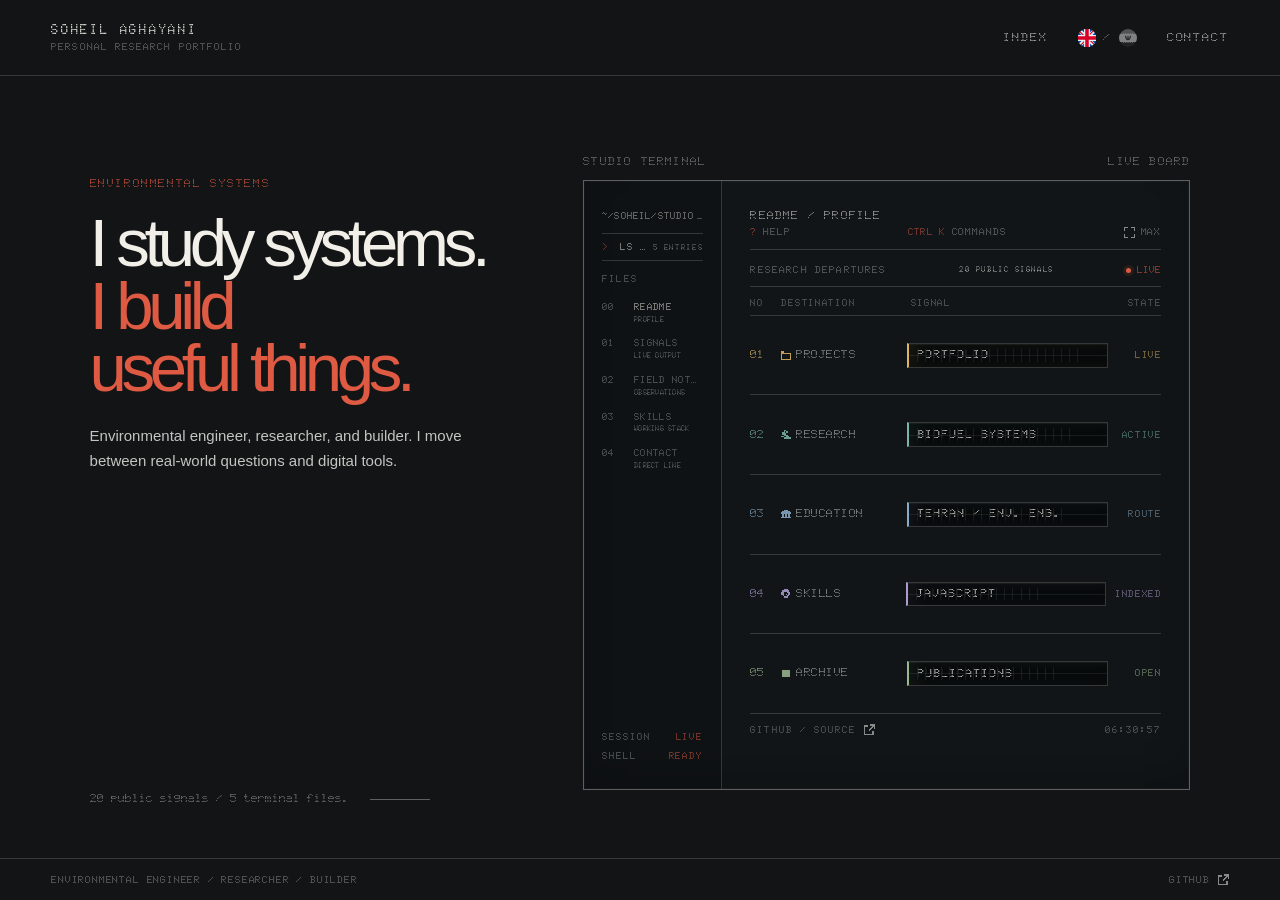
==== commit 5fda9b6c: "chore: bump asset cache versions" ====
--- a/index.html
+++ b/index.html
@@ -36,7 +36,7 @@
     <meta name="twitter:image" content="https://agseyl.ir/social-card.svg" />
     <meta name="twitter:image:alt" content="Soheil Aghayani / Quiet Research Studio" />
     <title>Soheil Aghayani / Quiet Research Studio</title>
-    <link rel="stylesheet" href="styles.css?v=studio-terminal-20261003-017" />
+    <link rel="stylesheet" href="styles.css?v=studio-terminal-20261003-018" />
     <script type="application/ld+json">
       {
         "@context": "https://schema.org",
@@ -476,6 +476,6 @@
       </section>
     </div>
 
-    <script src="app.js?v=studio-terminal-20261003-062"></script>
+    <script src="app.js?v=studio-terminal-20261003-063"></script>
   </body>
 </html>
--- a/styles.css
+++ b/styles.css
@@ -3744,7 +3744,7 @@
   inset: 0;
   background: rgba(8, 11, 12, 0.78);
   content: "";
-  pointer-events: none;
+  pointer-events: auto;
 }
 
 .studio-surface.is-maximized {
@@ -3752,6 +3752,7 @@
   z-index: 31;
   inset: clamp(12px, 2vw, 28px);
   width: auto;
+  height: auto;
   min-height: 0;
   max-height: none;
   overflow: auto;
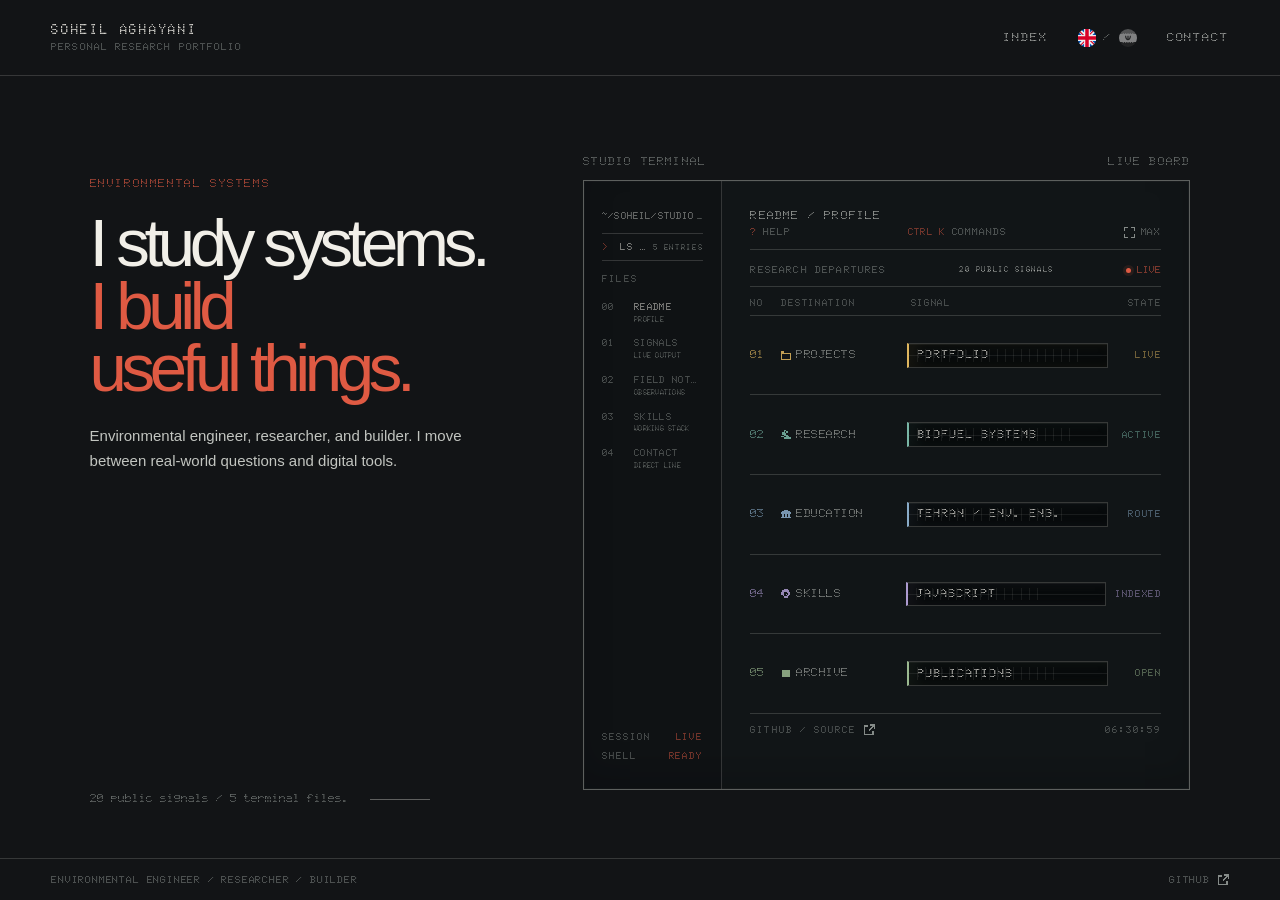
==== commit 7c1d90c8: "fix: make terminal help command open help" ====
--- a/index.html
+++ b/index.html
@@ -476,6 +476,6 @@
       </section>
     </div>
 
-    <script src="app.js?v=studio-terminal-20261003-063"></script>
+    <script src="app.js?v=studio-terminal-20261003-064"></script>
   </body>
 </html>
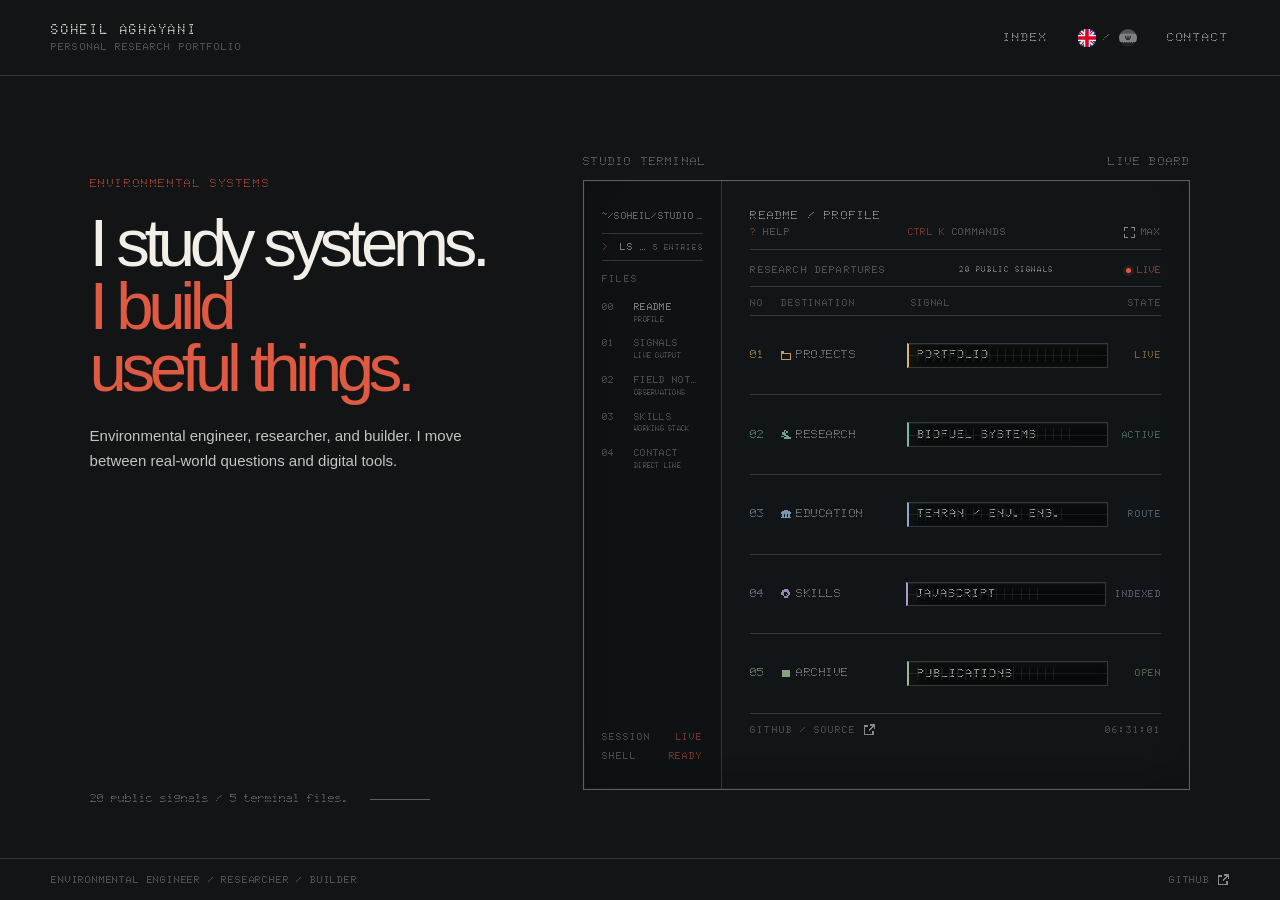
==== commit 659c7b9c: "feat: expose public document shelf commands" ====
--- a/index.html
+++ b/index.html
@@ -36,7 +36,7 @@
     <meta name="twitter:image" content="https://agseyl.ir/social-card.svg" />
     <meta name="twitter:image:alt" content="Soheil Aghayani / Quiet Research Studio" />
     <title>Soheil Aghayani / Quiet Research Studio</title>
-    <link rel="stylesheet" href="styles.css?v=studio-terminal-20261003-018" />
+    <link rel="stylesheet" href="styles.css?v=studio-terminal-20261004-019" />
     <script type="application/ld+json">
       {
         "@context": "https://schema.org",
@@ -476,6 +476,6 @@
       </section>
     </div>
 
-    <script src="app.js?v=studio-terminal-20261003-064"></script>
+    <script src="app.js?v=studio-terminal-20261004-067"></script>
   </body>
 </html>
--- a/styles.css
+++ b/styles.css
@@ -2823,6 +2823,16 @@
   text-transform: uppercase;
 }
 
+.contact-profile-note {
+  max-width: 480px;
+  margin: 0;
+  padding: 0 0 10px;
+  color: var(--ink-faint);
+  font-family: var(--mono);
+  font-size: 9px;
+  line-height: 1.55;
+}
+
 .contact-profile-list {
   display: grid;
   border-bottom: 1px solid var(--line);
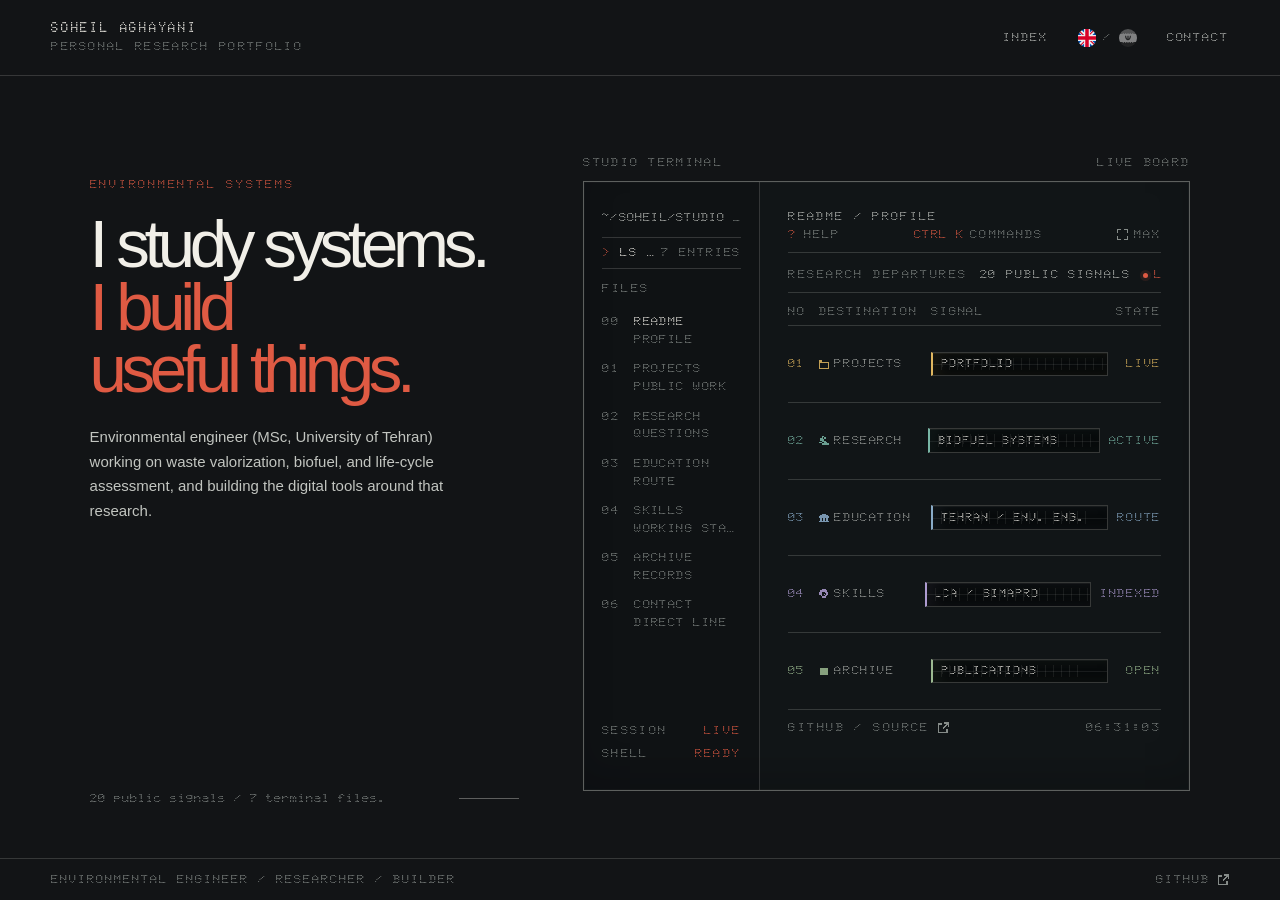
==== commit 8f35a480: "fix: correct site URLs, readability, navigation, and public profile facts - Point canonical, Open Gr" ====
--- a/index.html
+++ b/index.html
@@ -10,42 +10,47 @@
     <meta name="description" content="Soheil Aghayani is an environmental engineer, researcher, and software builder working across waste systems, life-cycle thinking, and useful digital tools." />
     <meta name="author" content="Soheil Aghayani" />
     <meta name="robots" content="index,follow,max-image-preview:large" />
-    <link rel="canonical" href="https://agseyl.ir/" />
+    <link rel="canonical" href="https://soheil-aghayani.github.io/Terminal/" />
+    <link rel="alternate" hreflang="en" href="https://soheil-aghayani.github.io/Terminal/" />
+    <link rel="alternate" hreflang="fa" href="https://soheil-aghayani.github.io/Terminal/?lang=fa" />
+    <link rel="alternate" hreflang="x-default" href="https://soheil-aghayani.github.io/Terminal/" />
     <link rel="icon" href="favicon.svg" type="image/svg+xml" />
     <link rel="manifest" href="site.webmanifest" />
     <link rel="alternate" type="text/plain" href="llms.txt" title="LLM-readable site summary" />
     <link rel="me" href="https://github.com/Soheil-Aghayani" />
     <link rel="me" href="https://www.linkedin.com/in/AgSeyl" />
     <meta property="og:type" content="website" />
-    <meta property="og:url" content="https://agseyl.ir/" />
+    <meta property="og:url" content="https://soheil-aghayani.github.io/Terminal/" />
     <meta property="og:site_name" content="Soheil Aghayani / Quiet Research Studio" />
     <meta property="og:title" content="Soheil Aghayani / Quiet Research Studio" />
     <meta property="og:description" content="Environmental engineer, researcher, and software builder working across waste systems, life-cycle thinking, and useful digital tools." />
-    <meta property="og:image" content="https://agseyl.ir/social-card.svg" />
-    <meta property="og:image:type" content="image/svg+xml" />
+    <meta property="og:image" content="https://soheil-aghayani.github.io/Terminal/social-card.png" />
+    <meta property="og:image:type" content="image/png" />
     <meta property="og:image:width" content="1200" />
     <meta property="og:image:height" content="630" />
     <meta property="og:image:alt" content="Soheil Aghayani / Quiet Research Studio" />
     <meta property="og:locale" content="en_US" />
     <meta property="og:locale:alternate" content="fa_IR" />
     <meta name="twitter:card" content="summary_large_image" />
-    <meta name="twitter:url" content="https://agseyl.ir/" />
+    <meta name="twitter:url" content="https://soheil-aghayani.github.io/Terminal/" />
     <meta name="twitter:creator" content="@AgSeyl" />
     <meta name="twitter:title" content="Soheil Aghayani / Quiet Research Studio" />
     <meta name="twitter:description" content="Environmental engineer, researcher, and software builder." />
-    <meta name="twitter:image" content="https://agseyl.ir/social-card.svg" />
+    <meta name="twitter:image" content="https://soheil-aghayani.github.io/Terminal/social-card.png" />
     <meta name="twitter:image:alt" content="Soheil Aghayani / Quiet Research Studio" />
     <title>Soheil Aghayani / Quiet Research Studio</title>
-    <link rel="stylesheet" href="styles.css?v=studio-terminal-20261004-019" />
+    <link rel="preload" href="MatrixType-Regular.woff2" as="font" type="font/woff2" crossorigin />
+    <link rel="preload" href="MatrixType-Bold.woff2" as="font" type="font/woff2" crossorigin />
+    <link rel="stylesheet" href="styles.css?v=studio-terminal-20261010-020" />
     <script type="application/ld+json">
       {
         "@context": "https://schema.org",
         "@graph": [
           {
             "@type": "Person",
-            "@id": "https://agseyl.ir/#person",
+            "@id": "https://soheil-aghayani.github.io/Terminal/#person",
             "name": "Soheil Aghayani",
-            "url": "https://agseyl.ir/",
+            "url": "https://soheil-aghayani.github.io/Terminal/",
             "jobTitle": "Environmental Engineer, Researcher, and Software Builder",
             "description": "Environmental engineer and researcher working across waste systems, life-cycle thinking, biofuel, and useful digital tools.",
             "sameAs": [
@@ -67,46 +72,46 @@
           },
           {
             "@type": "WebSite",
-            "@id": "https://agseyl.ir/#website",
-            "url": "https://agseyl.ir/",
+            "@id": "https://soheil-aghayani.github.io/Terminal/#website",
+            "url": "https://soheil-aghayani.github.io/Terminal/",
             "name": "Soheil Aghayani / Quiet Research Studio",
             "description": "A personal research portfolio for environmental systems, public software, and selected evidence.",
             "inLanguage": ["en", "fa"],
             "image": [
-              {"@id": "https://agseyl.ir/#thesis-artifact"},
-              {"@id": "https://agseyl.ir/#thesis-ftir-peaks"},
-              {"@id": "https://agseyl.ir/#thesis-ftir-library-search"}
+              {"@id": "https://soheil-aghayani.github.io/Terminal/#thesis-artifact"},
+              {"@id": "https://soheil-aghayani.github.io/Terminal/#thesis-ftir-peaks"},
+              {"@id": "https://soheil-aghayani.github.io/Terminal/#thesis-ftir-library-search"}
             ],
-            "about": {"@id": "https://agseyl.ir/#person"}
+            "about": {"@id": "https://soheil-aghayani.github.io/Terminal/#person"}
           },
           {
             "@type": "ImageObject",
-            "@id": "https://agseyl.ir/#thesis-artifact",
-            "url": "https://agseyl.ir/assets/thesis-infographic.jpg",
-            "contentUrl": "https://agseyl.ir/assets/thesis-infographic.jpg",
+            "@id": "https://soheil-aghayani.github.io/Terminal/#thesis-artifact",
+            "url": "https://soheil-aghayani.github.io/Terminal/assets/thesis-infographic.jpg",
+            "contentUrl": "https://soheil-aghayani.github.io/Terminal/assets/thesis-infographic.jpg",
             "name": "Waste cooking oil to biodiesel thesis infographic",
             "caption": "A public visual summary of the waste cooking oil to biodiesel workflow and waste-shell catalyst route.",
-            "creator": {"@id": "https://agseyl.ir/#person"},
+            "creator": {"@id": "https://soheil-aghayani.github.io/Terminal/#person"},
             "inLanguage": "en"
           },
           {
             "@type": "ImageObject",
-            "@id": "https://agseyl.ir/#thesis-ftir-peaks",
-            "url": "https://agseyl.ir/assets/thesis-ftir-peaks.png",
-            "contentUrl": "https://agseyl.ir/assets/thesis-ftir-peaks.png",
+            "@id": "https://soheil-aghayani.github.io/Terminal/#thesis-ftir-peaks",
+            "url": "https://soheil-aghayani.github.io/Terminal/assets/thesis-ftir-peaks.png",
+            "contentUrl": "https://soheil-aghayani.github.io/Terminal/assets/thesis-ftir-peaks.png",
             "name": "Public thesis FTIR peak signal",
             "caption": "A metadata-stripped FTIR spectrum with labeled wavenumber peaks from the public thesis artifact.",
-            "creator": {"@id": "https://agseyl.ir/#person"},
+            "creator": {"@id": "https://soheil-aghayani.github.io/Terminal/#person"},
             "inLanguage": "en"
           },
           {
             "@type": "ImageObject",
-            "@id": "https://agseyl.ir/#thesis-ftir-library-search",
-            "url": "https://agseyl.ir/assets/thesis-ftir-library-search.png",
-            "contentUrl": "https://agseyl.ir/assets/thesis-ftir-library-search.png",
+            "@id": "https://soheil-aghayani.github.io/Terminal/#thesis-ftir-library-search",
+            "url": "https://soheil-aghayani.github.io/Terminal/assets/thesis-ftir-library-search.png",
+            "contentUrl": "https://soheil-aghayani.github.io/Terminal/assets/thesis-ftir-library-search.png",
             "name": "Public thesis FTIR library comparison",
             "caption": "A public FTIR library comparison showing calcium carbonate reference matches without private source files.",
-            "creator": {"@id": "https://agseyl.ir/#person"},
+            "creator": {"@id": "https://soheil-aghayani.github.io/Terminal/#person"},
             "inLanguage": "en"
           }
         ]
@@ -116,36 +121,36 @@
       {
         "@context": "https://schema.org",
         "@type": "CollectionPage",
-        "@id": "https://agseyl.ir/#public-work",
+        "@id": "https://soheil-aghayani.github.io/Terminal/#public-work",
         "name": "Public work by Soheil Aghayani",
-        "url": "https://agseyl.ir/",
-        "isPartOf": { "@id": "https://agseyl.ir/#website" },
-        "about": { "@id": "https://agseyl.ir/#person" },
+        "url": "https://soheil-aghayani.github.io/Terminal/",
+        "isPartOf": { "@id": "https://soheil-aghayani.github.io/Terminal/#website" },
+        "about": { "@id": "https://soheil-aghayani.github.io/Terminal/#person" },
         "mainEntity": {
           "@type": "ItemList",
           "name": "Public software projects",
           "numberOfItems": 20,
           "itemListElement": [
-            { "@type": "ListItem", "position": 1, "item": { "@type": "SoftwareSourceCode", "name": "Portfolio", "codeRepository": "https://github.com/Soheil-Aghayani/Portfolio", "url": "https://agseyl.ir/", "author": { "@id": "https://agseyl.ir/#person" } } },
-            { "@type": "ListItem", "position": 2, "item": { "@type": "SoftwareSourceCode", "name": "Solid-Waste-Laboratory", "codeRepository": "https://github.com/Soheil-Aghayani/Solid-Waste-Laboratory", "url": "https://soheil-aghayani.github.io/Solid-Waste-Laboratory/", "author": { "@id": "https://agseyl.ir/#person" } } },
-            { "@type": "ListItem", "position": 3, "item": { "@type": "SoftwareSourceCode", "name": "ScholarPulse", "codeRepository": "https://github.com/Soheil-Aghayani/ScholarPulse", "url": "https://soheil-aghayani.github.io/ScholarPulse/", "author": { "@id": "https://agseyl.ir/#person" } } },
-            { "@type": "ListItem", "position": 4, "item": { "@type": "SoftwareSourceCode", "name": "Soheil-Aghayani", "codeRepository": "https://github.com/Soheil-Aghayani/Soheil-Aghayani", "url": "https://github.com/Soheil-Aghayani/Soheil-Aghayani", "author": { "@id": "https://agseyl.ir/#person" } } },
-            { "@type": "ListItem", "position": 5, "item": { "@type": "SoftwareSourceCode", "name": "MagIranPlus", "codeRepository": "https://github.com/Soheil-Aghayani/MagIranPlus", "url": "https://soheil-aghayani.github.io/MagIranPlus/", "author": { "@id": "https://agseyl.ir/#person" } } },
-            { "@type": "ListItem", "position": 6, "item": { "@type": "SoftwareSourceCode", "name": "CivilicaPulse", "codeRepository": "https://github.com/Soheil-Aghayani/CivilicaPulse", "url": "https://soheil-aghayani.github.io/CivilicaPulse/", "author": { "@id": "https://agseyl.ir/#person" } } },
-            { "@type": "ListItem", "position": 7, "item": { "@type": "SoftwareSourceCode", "name": "Design-Suite", "codeRepository": "https://github.com/Soheil-Aghayani/Design-Suite", "url": "https://soheil-aghayani.github.io/Design-Suite/", "author": { "@id": "https://agseyl.ir/#person" } } },
-            { "@type": "ListItem", "position": 8, "item": { "@type": "SoftwareSourceCode", "name": "svg-scrapper", "codeRepository": "https://github.com/Soheil-Aghayani/svg-scrapper", "url": "https://soheil-aghayani.github.io/svg-scrapper/", "author": { "@id": "https://agseyl.ir/#person" } } },
-            { "@type": "ListItem", "position": 9, "item": { "@type": "SoftwareSourceCode", "name": "Coffpen", "codeRepository": "https://github.com/Soheil-Aghayani/Coffpen", "url": "https://soheil-aghayani.github.io/Coffpen/", "author": { "@id": "https://agseyl.ir/#person" } } },
-            { "@type": "ListItem", "position": 10, "item": { "@type": "SoftwareSourceCode", "name": "Deutschly", "codeRepository": "https://github.com/Soheil-Aghayani/Deutschly", "url": "https://soheil-aghayani.github.io/Deutschly/", "author": { "@id": "https://agseyl.ir/#person" } } },
-            { "@type": "ListItem", "position": 11, "item": { "@type": "SoftwareSourceCode", "name": "Gamify-Garden", "codeRepository": "https://github.com/Soheil-Aghayani/Gamify-Garden", "url": "https://soheil-aghayani.github.io/Gamify-Garden/", "author": { "@id": "https://agseyl.ir/#person" } } },
-            { "@type": "ListItem", "position": 12, "item": { "@type": "SoftwareSourceCode", "name": "font-installer", "codeRepository": "https://github.com/Soheil-Aghayani/font-installer", "url": "https://github.com/Soheil-Aghayani/font-installer", "author": { "@id": "https://agseyl.ir/#person" } } },
-            { "@type": "ListItem", "position": 13, "item": { "@type": "SoftwareSourceCode", "name": "ncbi", "codeRepository": "https://github.com/Soheil-Aghayani/ncbi", "url": "https://soheil-aghayani.github.io/ncbi/", "author": { "@id": "https://agseyl.ir/#person" } } },
-            { "@type": "ListItem", "position": 14, "item": { "@type": "SoftwareSourceCode", "name": "food-recipe", "codeRepository": "https://github.com/Soheil-Aghayani/food-recipe", "url": "https://soheil-aghayani.github.io/food-recipe/", "author": { "@id": "https://agseyl.ir/#person" } } },
-            { "@type": "ListItem", "position": 15, "item": { "@type": "SoftwareSourceCode", "name": "egg-timer", "codeRepository": "https://github.com/Soheil-Aghayani/egg-timer", "url": "https://soheil-aghayani.github.io/egg-timer/", "author": { "@id": "https://agseyl.ir/#person" } } },
-            { "@type": "ListItem", "position": 16, "item": { "@type": "SoftwareSourceCode", "name": "dodge-game", "codeRepository": "https://github.com/Soheil-Aghayani/dodge-game", "url": "https://github.com/Soheil-Aghayani/dodge-game", "author": { "@id": "https://agseyl.ir/#person" } } },
-            { "@type": "ListItem", "position": 17, "item": { "@type": "SoftwareSourceCode", "name": "pahlavan", "codeRepository": "https://github.com/Soheil-Aghayani/pahlavan", "url": "https://soheil-aghayani.github.io/pahlavan/", "author": { "@id": "https://agseyl.ir/#person" } } },
-            { "@type": "ListItem", "position": 18, "item": { "@type": "SoftwareSourceCode", "name": "x-clone", "codeRepository": "https://github.com/Soheil-Aghayani/x-clone", "url": "https://github.com/Soheil-Aghayani/x-clone", "author": { "@id": "https://agseyl.ir/#person" } } },
-            { "@type": "ListItem", "position": 19, "item": { "@type": "SoftwareSourceCode", "name": "iriswa", "codeRepository": "https://github.com/Soheil-Aghayani/iriswa", "url": "https://soheil-aghayani.github.io/iriswa/", "author": { "@id": "https://agseyl.ir/#person" } } },
-            { "@type": "ListItem", "position": 20, "item": { "@type": "SoftwareSourceCode", "name": "Terminal", "codeRepository": "https://github.com/Soheil-Aghayani/Terminal", "url": "https://agseyl.ir/", "author": { "@id": "https://agseyl.ir/#person" } } }
+            { "@type": "ListItem", "position": 1, "item": { "@type": "SoftwareSourceCode", "name": "Portfolio", "codeRepository": "https://github.com/Soheil-Aghayani/Portfolio", "url": "https://agseyl.ir/", "author": { "@id": "https://soheil-aghayani.github.io/Terminal/#person" } } },
+            { "@type": "ListItem", "position": 2, "item": { "@type": "SoftwareSourceCode", "name": "Solid-Waste-Laboratory", "codeRepository": "https://github.com/Soheil-Aghayani/Solid-Waste-Laboratory", "url": "https://soheil-aghayani.github.io/Solid-Waste-Laboratory/", "author": { "@id": "https://soheil-aghayani.github.io/Terminal/#person" } } },
+            { "@type": "ListItem", "position": 3, "item": { "@type": "SoftwareSourceCode", "name": "ScholarPulse", "codeRepository": "https://github.com/Soheil-Aghayani/ScholarPulse", "url": "https://soheil-aghayani.github.io/ScholarPulse/", "author": { "@id": "https://soheil-aghayani.github.io/Terminal/#person" } } },
+            { "@type": "ListItem", "position": 4, "item": { "@type": "SoftwareSourceCode", "name": "Soheil-Aghayani", "codeRepository": "https://github.com/Soheil-Aghayani/Soheil-Aghayani", "url": "https://github.com/Soheil-Aghayani/Soheil-Aghayani", "author": { "@id": "https://soheil-aghayani.github.io/Terminal/#person" } } },
+            { "@type": "ListItem", "position": 5, "item": { "@type": "SoftwareSourceCode", "name": "MagIranPlus", "codeRepository": "https://github.com/Soheil-Aghayani/MagIranPlus", "url": "https://soheil-aghayani.github.io/MagIranPlus/", "author": { "@id": "https://soheil-aghayani.github.io/Terminal/#person" } } },
+            { "@type": "ListItem", "position": 6, "item": { "@type": "SoftwareSourceCode", "name": "CivilicaPulse", "codeRepository": "https://github.com/Soheil-Aghayani/CivilicaPulse", "url": "https://soheil-aghayani.github.io/CivilicaPulse/", "author": { "@id": "https://soheil-aghayani.github.io/Terminal/#person" } } },
+            { "@type": "ListItem", "position": 7, "item": { "@type": "SoftwareSourceCode", "name": "Design-Suite", "codeRepository": "https://github.com/Soheil-Aghayani/Design-Suite", "url": "https://soheil-aghayani.github.io/Design-Suite/", "author": { "@id": "https://soheil-aghayani.github.io/Terminal/#person" } } },
+            { "@type": "ListItem", "position": 8, "item": { "@type": "SoftwareSourceCode", "name": "svg-scrapper", "codeRepository": "https://github.com/Soheil-Aghayani/svg-scrapper", "url": "https://soheil-aghayani.github.io/svg-scrapper/", "author": { "@id": "https://soheil-aghayani.github.io/Terminal/#person" } } },
+            { "@type": "ListItem", "position": 9, "item": { "@type": "SoftwareSourceCode", "name": "Coffpen", "codeRepository": "https://github.com/Soheil-Aghayani/Coffpen", "url": "https://soheil-aghayani.github.io/Coffpen/", "author": { "@id": "https://soheil-aghayani.github.io/Terminal/#person" } } },
+            { "@type": "ListItem", "position": 10, "item": { "@type": "SoftwareSourceCode", "name": "Deutschly", "codeRepository": "https://github.com/Soheil-Aghayani/Deutschly", "url": "https://soheil-aghayani.github.io/Deutschly/", "author": { "@id": "https://soheil-aghayani.github.io/Terminal/#person" } } },
+            { "@type": "ListItem", "position": 11, "item": { "@type": "SoftwareSourceCode", "name": "Gamify-Garden", "codeRepository": "https://github.com/Soheil-Aghayani/Gamify-Garden", "url": "https://soheil-aghayani.github.io/Gamify-Garden/", "author": { "@id": "https://soheil-aghayani.github.io/Terminal/#person" } } },
+            { "@type": "ListItem", "position": 12, "item": { "@type": "SoftwareSourceCode", "name": "font-installer", "codeRepository": "https://github.com/Soheil-Aghayani/font-installer", "url": "https://github.com/Soheil-Aghayani/font-installer", "author": { "@id": "https://soheil-aghayani.github.io/Terminal/#person" } } },
+            { "@type": "ListItem", "position": 13, "item": { "@type": "SoftwareSourceCode", "name": "ncbi", "codeRepository": "https://github.com/Soheil-Aghayani/ncbi", "url": "https://soheil-aghayani.github.io/ncbi/", "author": { "@id": "https://soheil-aghayani.github.io/Terminal/#person" } } },
+            { "@type": "ListItem", "position": 14, "item": { "@type": "SoftwareSourceCode", "name": "food-recipe", "codeRepository": "https://github.com/Soheil-Aghayani/food-recipe", "url": "https://soheil-aghayani.github.io/food-recipe/", "author": { "@id": "https://soheil-aghayani.github.io/Terminal/#person" } } },
+            { "@type": "ListItem", "position": 15, "item": { "@type": "SoftwareSourceCode", "name": "egg-timer", "codeRepository": "https://github.com/Soheil-Aghayani/egg-timer", "url": "https://soheil-aghayani.github.io/egg-timer/", "author": { "@id": "https://soheil-aghayani.github.io/Terminal/#person" } } },
+            { "@type": "ListItem", "position": 16, "item": { "@type": "SoftwareSourceCode", "name": "dodge-game", "codeRepository": "https://github.com/Soheil-Aghayani/dodge-game", "url": "https://github.com/Soheil-Aghayani/dodge-game", "author": { "@id": "https://soheil-aghayani.github.io/Terminal/#person" } } },
+            { "@type": "ListItem", "position": 17, "item": { "@type": "SoftwareSourceCode", "name": "pahlavan", "codeRepository": "https://github.com/Soheil-Aghayani/pahlavan", "url": "https://soheil-aghayani.github.io/pahlavan/", "author": { "@id": "https://soheil-aghayani.github.io/Terminal/#person" } } },
+            { "@type": "ListItem", "position": 18, "item": { "@type": "SoftwareSourceCode", "name": "x-clone", "codeRepository": "https://github.com/Soheil-Aghayani/x-clone", "url": "https://github.com/Soheil-Aghayani/x-clone", "author": { "@id": "https://soheil-aghayani.github.io/Terminal/#person" } } },
+            { "@type": "ListItem", "position": 19, "item": { "@type": "SoftwareSourceCode", "name": "iriswa", "codeRepository": "https://github.com/Soheil-Aghayani/iriswa", "url": "https://soheil-aghayani.github.io/iriswa/", "author": { "@id": "https://soheil-aghayani.github.io/Terminal/#person" } } },
+            { "@type": "ListItem", "position": 20, "item": { "@type": "SoftwareSourceCode", "name": "Terminal", "codeRepository": "https://github.com/Soheil-Aghayani/Terminal", "url": "https://soheil-aghayani.github.io/Terminal/", "author": { "@id": "https://soheil-aghayani.github.io/Terminal/#person" } } }
           ]
         },
         "hasPart": {
@@ -153,9 +158,9 @@
           "name": "Selected public research records",
           "numberOfItems": 3,
           "itemListElement": [
-            { "@type": "ListItem", "position": 1, "item": { "@type": "ScholarlyArticle", "name": "Assessment of Biomass Resources in Iran and Worldwide: Diversity Analysis in Rural Areas with a Focus on Municipal Solid Waste and Livestock Manure", "url": "https://jpoll.ut.ac.ir/article_105139.html", "sameAs": ["https://jpoll.ut.ac.ir/article_105139.html", "https://doi.org/10.22059/poll.2025.393545.2928"], "datePublished": "2026", "isPartOf": { "@type": "Periodical", "name": "Pollution" }, "author": { "@id": "https://agseyl.ir/#person" }, "inLanguage": "en", "identifier": { "@type": "PropertyValue", "propertyID": "DOI", "value": "10.22059/poll.2025.393545.2928" } } },
-            { "@type": "ListItem", "position": 2, "item": { "@type": "ScholarlyArticle", "name": "Assessment of Landfill Gas Production in Saveh City Using the LandGEM Model: A Comprehensive Analysis", "url": "https://aet.irost.ir/article_1686.html", "sameAs": ["https://aet.irost.ir/article_1686.html"], "datePublished": "2026", "isPartOf": { "@type": "Periodical", "name": "Advances in Environmental Technology" }, "author": { "@id": "https://agseyl.ir/#person" }, "inLanguage": "en" } },
-            { "@type": "ListItem", "position": 3, "item": { "@type": "ScholarlyArticle", "name": "Siting a Waste Transfer Station in District 6 of Karaj Municipality to Reduce Pollution", "url": "https://jpoll.ut.ac.ir/article_101760.html", "sameAs": ["https://jpoll.ut.ac.ir/article_101760.html", "https://doi.org/10.22059/poll.2025.388834.2751"], "datePublished": "2025", "isPartOf": { "@type": "Periodical", "name": "Pollution" }, "author": { "@id": "https://agseyl.ir/#person" }, "inLanguage": "en", "identifier": { "@type": "PropertyValue", "propertyID": "DOI", "value": "10.22059/poll.2025.388834.2751" } } }
+            { "@type": "ListItem", "position": 1, "item": { "@type": "ScholarlyArticle", "name": "Assessment of Biomass Resources in Iran and Worldwide: Diversity Analysis in Rural Areas with a Focus on Municipal Solid Waste and Livestock Manure", "url": "https://jpoll.ut.ac.ir/article_105139.html", "sameAs": ["https://jpoll.ut.ac.ir/article_105139.html", "https://doi.org/10.22059/poll.2025.393545.2928"], "datePublished": "2026", "isPartOf": { "@type": "Periodical", "name": "Pollution" }, "author": { "@id": "https://soheil-aghayani.github.io/Terminal/#person" }, "inLanguage": "en", "identifier": { "@type": "PropertyValue", "propertyID": "DOI", "value": "10.22059/poll.2025.393545.2928" } } },
+            { "@type": "ListItem", "position": 2, "item": { "@type": "ScholarlyArticle", "name": "Assessment of Landfill Gas Production in Saveh City Using the LandGEM Model: A Comprehensive Analysis", "url": "https://aet.irost.ir/article_1686.html", "sameAs": ["https://aet.irost.ir/article_1686.html"], "datePublished": "2026", "isPartOf": { "@type": "Periodical", "name": "Advances in Environmental Technology" }, "author": { "@id": "https://soheil-aghayani.github.io/Terminal/#person" }, "inLanguage": "en" } },
+            { "@type": "ListItem", "position": 3, "item": { "@type": "ScholarlyArticle", "name": "Siting a Waste Transfer Station in District 6 of Karaj Municipality to Reduce Pollution", "url": "https://jpoll.ut.ac.ir/article_101760.html", "sameAs": ["https://jpoll.ut.ac.ir/article_101760.html", "https://doi.org/10.22059/poll.2025.388834.2751"], "datePublished": "2025", "isPartOf": { "@type": "Periodical", "name": "Pollution" }, "author": { "@id": "https://soheil-aghayani.github.io/Terminal/#person" }, "inLanguage": "en", "identifier": { "@type": "PropertyValue", "propertyID": "DOI", "value": "10.22059/poll.2025.388834.2751" } } }
           ]
         }
       }
@@ -248,10 +253,10 @@
             <div class="intro-copy">
               <p class="kicker" data-i18n="home.kicker">Environmental systems</p>
               <h1 id="homeTitle"><span data-i18n="home.titleA">I study systems.</span><span data-i18n="home.titleB">I build useful things.</span></h1>
-              <p class="intro-description" data-i18n="home.description">Environmental engineer, researcher, and builder. I move between real-world questions and digital tools.</p>
+              <p class="intro-description" data-i18n="home.description">Environmental engineer (MSc, University of Tehran) working on waste valorization, biofuel, and life-cycle assessment, and building the digital tools around that research.</p>
             </div>
             <div class="identity-line">
-              <span data-i18n="home.identity">20 public signals / 5 terminal files.</span>
+              <span data-i18n="home.identity">20 public signals / 7 terminal files.</span>
               <span class="identity-rule" aria-hidden="true"></span>
             </div>
           </div>
@@ -268,7 +273,7 @@
                   <span>~/SOHEIL/STUDIO</span><i aria-hidden="true">_</i>
                 </button>
                 <button class="surface-rail-command" type="button" data-action="surface-home" data-i18n-aria="surface.railCommandAria">
-                  <span aria-hidden="true">&gt;</span><strong>ls -la</strong><small data-i18n="surface.railEntries">05 ENTRIES</small>
+                  <span aria-hidden="true">&gt;</span><strong>ls -la</strong><small data-i18n="surface.railEntries">07 ENTRIES</small>
                 </button>
                 <p class="surface-rail-label" data-i18n="surface.railLabel">FILES</p>
                 <div class="surface-rail-tree" id="surfaceRailTree"></div>
@@ -335,7 +340,7 @@
                     </div>
                     <div class="surface-help-line">
                       <span data-number="02">02</span>
-                      <strong data-i18n="surface.helpRoute">0-4 TERMINAL FILES</strong>
+                      <strong data-i18n="surface.helpRoute">0-6 TERMINAL FILES</strong>
                       <small data-i18n="surface.helpRouteMeta">OPEN</small>
                     </div>
                     <div class="surface-help-line">
@@ -353,7 +358,7 @@
                       <strong data-i18n="surface.helpContact">C CONTACT</strong>
                       <small data-i18n="surface.helpContactMeta">DIRECT</small>
                     </div>
-                  <div class="surface-help-line">
+                    <div class="surface-help-line">
                       <span data-number="06">06</span>
                       <strong data-i18n="surface.helpCloseLine">ESC / ?</strong>
                       <small data-i18n="surface.helpCloseMeta">CLOSE</small>
@@ -390,6 +395,18 @@
 
             </div>
           </div>
+          <noscript>
+            <div class="noscript-summary">
+              <p>This portfolio is interactive and needs JavaScript. A short summary:</p>
+              <ul>
+                <li>MSc Environmental Engineering (Solid Waste Management), University of Tehran. BSc Civil Engineering, Shahed University.</li>
+                <li>Thesis: biodiesel production from waste cooking oil using a catalyst synthesized from waste seashells.</li>
+                <li>Research: waste systems, waste valorization, biofuel, life-cycle assessment, landfill-gas modelling.</li>
+                <li>Publications: <a href="https://jpoll.ut.ac.ir/article_105139.html">biomass resources in Iran and worldwide</a>, <a href="https://aet.irost.ir/article_1686.html">landfill gas in Saveh with LandGEM</a>, <a href="https://jpoll.ut.ac.ir/article_101760.html">waste transfer-station siting in Karaj</a>.</li>
+                <li>Links: <a href="https://github.com/Soheil-Aghayani">GitHub</a>, <a href="https://scholar.google.com/citations?user=bnprOf8AAAAJ&amp;hl=en">Google Scholar</a>, <a href="https://orcid.org/0009-0008-4889-920X">ORCID</a>, <a href="https://www.linkedin.com/in/AgSeyl">LinkedIn</a>, <a href="mailto:soheyl.aghayani@gmail.com">Email</a>.</li>
+              </ul>
+            </div>
+          </noscript>
         </section>
 
       </main>
@@ -476,6 +493,6 @@
       </section>
     </div>
 
-    <script src="app.js?v=studio-terminal-20261004-067"></script>
+    <script src="app.js?v=studio-terminal-20261010-068" defer></script>
   </body>
 </html>
--- a/styles.css
+++ b/styles.css
@@ -1,6 +1,6 @@
 @font-face {
   font-family: "MatrixType";
-  src: url("MatrixType-Regular.ttf") format("truetype");
+  src: url("MatrixType-Regular.woff2") format("woff2");
   font-display: swap;
   font-style: normal;
   font-weight: 400;
@@ -9,7 +9,7 @@
 
 @font-face {
   font-family: "MatrixType";
-  src: url("MatrixType-Bold.ttf") format("truetype");
+  src: url("MatrixType-Bold.woff2") format("woff2");
   font-display: swap;
   font-style: normal;
   font-weight: 700;
@@ -18,7 +18,7 @@
 
 @font-face {
   font-family: "MatrixType Display";
-  src: url("MatrixTypeDisplay-Regular.ttf") format("truetype");
+  src: url("MatrixTypeDisplay-Regular.woff2") format("woff2");
   font-display: swap;
   font-style: normal;
   font-weight: 400;
@@ -27,7 +27,7 @@
 
 @font-face {
   font-family: "MatrixType Display";
-  src: url("MatrixTypeDisplay-Bold.ttf") format("truetype");
+  src: url("MatrixTypeDisplay-Bold.woff2") format("woff2");
   font-display: swap;
   font-style: normal;
   font-weight: 700;
@@ -162,7 +162,7 @@
   color: var(--night);
   background: var(--accent);
   font-family: var(--mono);
-  font-size: 10px;
+  font-size: 11px;
   letter-spacing: 0.06em;
   text-decoration: none;
   text-transform: uppercase;
@@ -236,7 +236,7 @@
 .wordmark small {
   color: var(--ink-faint);
   font-family: var(--mono);
-  font-size: 9px;
+  font-size: 11px;
   letter-spacing: 0.12em;
   text-transform: uppercase;
 }
@@ -343,7 +343,7 @@
 .kicker {
   margin: 0;
   color: var(--accent);
-  font-size: 10px;
+  font-size: 11px;
   letter-spacing: 0.16em;
   text-transform: uppercase;
 }
@@ -383,7 +383,7 @@
 .index-nav button span {
   color: var(--ink-faint);
   font-family: var(--mono);
-  font-size: 10px;
+  font-size: 11px;
 }
 
 .index-nav button strong {
@@ -397,7 +397,7 @@
   max-width: 250px;
   margin: 26px 0 0;
   color: var(--ink-faint);
-  font-size: 10px;
+  font-size: 11px;
   line-height: 1.6;
 }
 
@@ -507,9 +507,9 @@
   grid-template-columns: minmax(0, 1fr) 60px;
   gap: 18px;
   align-items: center;
-  max-width: 340px;
-  color: var(--ink-faint);
-  font-size: 10px;
+  max-width: 440px;
+  color: var(--ink-faint);
+  font-size: 11px;
   line-height: 1.55;
 }
 
@@ -531,7 +531,7 @@
   gap: 24px;
   margin-bottom: 12px;
   color: var(--ink-faint);
-  font-size: 10px;
+  font-size: 11px;
   letter-spacing: 0.12em;
   text-transform: uppercase;
 }
@@ -563,7 +563,7 @@
   align-items: center;
   gap: 20px;
   color: var(--ink-soft);
-  font-size: 10px;
+  font-size: 11px;
   letter-spacing: 0.12em;
   text-transform: uppercase;
 }
@@ -582,7 +582,7 @@
   color: var(--accent);
   background: transparent;
   font-family: var(--mono);
-  font-size: 9px;
+  font-size: 11px;
   letter-spacing: 0.1em;
   text-transform: uppercase;
   white-space: nowrap;
@@ -673,7 +673,7 @@
   gap: 12px;
   min-width: 0;
   color: var(--ink-faint);
-  font-size: 9px;
+  font-size: 11px;
   letter-spacing: 0.13em;
   line-height: 1.4;
 }
@@ -693,7 +693,7 @@
 
 .board-count {
   color: var(--ink-soft);
-  font-size: 7px;
+  font-size: 11px;
   letter-spacing: 0.08em;
 }
 
@@ -747,7 +747,7 @@
 .board-columns {
   padding: 11px 0 7px;
   color: var(--ink-faint);
-  font-size: 8px;
+  font-size: 11px;
   letter-spacing: 0.09em;
   line-height: 1.3;
 }
@@ -767,7 +767,7 @@
   padding: 0;
   border-inline: 0;
   background: transparent;
-  font-size: 10px;
+  font-size: 11px;
   line-height: 1.25;
   text-align: start;
   appearance: none;
@@ -896,7 +896,7 @@
 
 html[dir="rtl"] .flap-word {
   font-family: "IRANSharp", var(--body);
-  font-size: 10px;
+  font-size: 11px;
   text-align: right;
 }
 
@@ -908,7 +908,7 @@
 .board-state {
   min-width: 44px;
   color: var(--accent);
-  font-size: 8px;
+  font-size: 11px;
   letter-spacing: 0.07em;
   text-align: right;
 }
@@ -916,7 +916,7 @@
 .board-bottom {
   padding-top: 10px;
   border-top: 1px solid var(--line);
-  font-size: 8px;
+  font-size: 11px;
 }
 
 .board-source {
@@ -1109,7 +1109,7 @@
   min-width: 0;
   color: var(--ink-faint);
   font-family: var(--mono);
-  font-size: 8px;
+  font-size: 11px;
   letter-spacing: 0.1em;
   line-height: 1.4;
   text-transform: uppercase;
@@ -1138,7 +1138,7 @@
   color: var(--ink);
   background: #080b0c;
   font-family: var(--mono);
-  font-size: 9px;
+  font-size: 11px;
   letter-spacing: 0.04em;
   line-height: 1.4;
 }
@@ -1162,7 +1162,7 @@
 .project-sort-label {
   color: var(--ink-faint);
   font-family: var(--mono);
-  font-size: 8px;
+  font-size: 11px;
   letter-spacing: 0.1em;
   line-height: 1.4;
   text-transform: uppercase;
@@ -1178,7 +1178,7 @@
   color: var(--ink);
   background: #080b0c;
   font-family: var(--mono);
-  font-size: 9px;
+  font-size: 11px;
   letter-spacing: 0.04em;
   line-height: 1.4;
 }
@@ -1193,7 +1193,7 @@
   margin: 0;
   color: var(--accent);
   font-family: var(--mono);
-  font-size: 8px;
+  font-size: 11px;
   letter-spacing: 0.1em;
   line-height: 1.4;
   text-transform: uppercase;
@@ -1243,7 +1243,7 @@
   gap: 8px;
   color: var(--ink-faint);
   font-family: var(--mono);
-  font-size: 9px;
+  font-size: 11px;
 }
 
 .project-live-mark {
@@ -1251,7 +1251,7 @@
   align-items: center;
   gap: 4px;
   color: var(--accent);
-  font-size: 8px;
+  font-size: 11px;
   letter-spacing: 0.08em;
   white-space: nowrap;
 }
@@ -1280,7 +1280,7 @@
   border-bottom: 1px solid var(--line);
   color: var(--ink-faint);
   font-family: var(--mono);
-  font-size: 8px;
+  font-size: 11px;
   letter-spacing: 0.1em;
   line-height: 1.4;
   text-transform: uppercase;
@@ -1361,7 +1361,7 @@
   gap: 16px;
   margin-bottom: 10px;
   color: var(--ink-faint);
-  font-size: 10px;
+  font-size: 11px;
   letter-spacing: 0.1em;
   line-height: 1.5;
   text-transform: uppercase;
@@ -1377,7 +1377,7 @@
   align-items: center;
   gap: 5px;
   color: var(--ink-faint);
-  font-size: 8px;
+  font-size: 11px;
   letter-spacing: 0.08em;
   white-space: nowrap;
 }
@@ -1440,7 +1440,7 @@
   color: var(--accent);
   background: transparent;
   font-family: var(--mono);
-  font-size: 10px;
+  font-size: 11px;
   letter-spacing: 0.1em;
   text-transform: uppercase;
   cursor: pointer;
@@ -1494,7 +1494,7 @@
   padding: 0 clamp(20px, 4vw, 62px);
   border-top: 1px solid var(--line);
   color: var(--ink-faint);
-  font-size: 9px;
+  font-size: 11px;
   letter-spacing: 0.09em;
   text-transform: uppercase;
 }
@@ -1775,7 +1775,7 @@
     gap: 4px;
     max-width: 100%;
     overflow: hidden;
-    font-size: 8px;
+    font-size: 11px;
     line-height: 1.25;
     white-space: nowrap;
   }
@@ -1845,7 +1845,7 @@
   }
 
   .surface-list-projects small {
-    font-size: 7px;
+    font-size: 11px;
   }
 
   .skills-detail h2,
@@ -1861,7 +1861,7 @@
   .research-detail > p,
   .archive-detail > p {
     margin-bottom: 8px;
-    font-size: 10px;
+    font-size: 11px;
     line-height: 1.55;
   }
 
@@ -1954,7 +1954,7 @@
 
   .header-link,
   .language-toggle {
-    font-size: 10px;
+    font-size: 11px;
   }
 
   /* Keep the terminal typography compact while giving touch controls a reliable hit area. */
@@ -2054,13 +2054,14 @@
   }
 
   .board-columns {
-    font-size: 6px;
+    font-size: 11px;
   }
 
   .board-row {
-    font-size: 9px;
-  }
-
+    font-size: 11px;
+  }
+
+  /* Split-flap glyphs stay small on phones so the longest signal fits its slot row. */
   .board-value {
     padding: 4px 5px;
     font-size: 9px;
@@ -2068,12 +2069,12 @@
 
   .board-state {
     min-width: 37px;
-    font-size: 7px;
+    font-size: 11px;
   }
 
   .board-bottom,
   .board-topline {
-    font-size: 8px;
+    font-size: 11px;
   }
 
   .board-live {
@@ -2204,12 +2205,12 @@
 
   .header-link,
   .language-toggle {
-    font-size: 9px;
+    font-size: 11px;
     flex: 0 0 44px;
   }
 
   .header-link {
-    font-size: 8px;
+    font-size: 11px;
   }
 
   .language-toggle {
@@ -2272,7 +2273,7 @@
 
 @media (min-width: 1200px) {
   .studio-surface {
-    --terminal-rail-width: clamp(138px, 21%, 180px);
+    --terminal-rail-width: clamp(176px, 24%, 216px);
     padding-left: calc(var(--terminal-rail-width) + clamp(18px, 2.2vw, 32px));
   }
 
@@ -2301,7 +2302,7 @@
     background: transparent;
     overflow: hidden;
     color: var(--ink-soft);
-    font-size: 8px;
+    font-size: 11px;
     letter-spacing: 0.02em;
     line-height: 1.4;
     text-align: start;
@@ -2340,7 +2341,7 @@
     border-bottom: 1px solid var(--line);
     background: transparent;
     color: var(--ink-soft);
-    font-size: 8px;
+    font-size: 11px;
     letter-spacing: 0.08em;
     line-height: 1.4;
     text-align: start;
@@ -2367,7 +2368,7 @@
 
   .surface-rail-command small {
     color: var(--ink-faint);
-    font-size: 7px;
+    font-size: 11px;
     white-space: nowrap;
   }
 
@@ -2376,7 +2377,7 @@
     justify-content: space-between;
     margin: 0;
     color: var(--ink-faint);
-    font-size: 8px;
+    font-size: 11px;
     letter-spacing: 0.14em;
     line-height: 1.4;
     text-transform: uppercase;
@@ -2399,7 +2400,7 @@
     color: var(--ink-faint);
     background: transparent;
     font-family: inherit;
-    font-size: 8px;
+    font-size: 11px;
     letter-spacing: 0.04em;
     line-height: 1.35;
     text-align: left;
@@ -2435,7 +2436,7 @@
   .surface-rail-entry small {
     overflow: hidden;
     color: var(--ink-faint);
-    font-size: 6px;
+    font-size: 11px;
     letter-spacing: 0.04em;
     line-height: 1.3;
     text-overflow: ellipsis;
@@ -2451,7 +2452,7 @@
     gap: 8px;
     margin-top: auto;
     color: var(--ink-faint);
-    font-size: 8px;
+    font-size: 11px;
     letter-spacing: 0.12em;
     line-height: 1.4;
     text-transform: uppercase;
@@ -2518,7 +2519,7 @@
   color: var(--ink-faint);
   background: transparent;
   font-family: var(--mono);
-  font-size: 9px;
+  font-size: 11px;
   letter-spacing: 0.1em;
   text-transform: uppercase;
   white-space: nowrap;
@@ -2543,7 +2544,7 @@
 .surface-command-key {
   color: var(--accent);
   direction: ltr;
-  font-size: 8px;
+  font-size: 11px;
   letter-spacing: 0.04em;
 }
 
@@ -2590,7 +2591,7 @@
   justify-content: space-between;
   gap: 16px;
   color: var(--ink-faint);
-  font-size: 8px;
+  font-size: 11px;
   letter-spacing: 0.12em;
   line-height: 1.5;
   text-transform: uppercase;
@@ -2652,7 +2653,7 @@
 
 .surface-help-line > span {
   color: var(--ink-faint);
-  font-size: 9px;
+  font-size: 11px;
   font-variant-numeric: tabular-nums;
 }
 
@@ -2681,7 +2682,7 @@
 
 .surface-command-line > label {
   color: var(--ink-faint);
-  font-size: 8px;
+  font-size: 11px;
   letter-spacing: 0.12em;
   line-height: 1.4;
   text-transform: uppercase;
@@ -2742,7 +2743,7 @@
   min-height: 1.3em;
   margin: 0;
   color: var(--ink-faint);
-  font-size: 8px;
+  font-size: 11px;
   letter-spacing: 0.04em;
   line-height: 1.4;
   overflow-wrap: anywhere;
@@ -2817,7 +2818,7 @@
   padding: 8px 0;
   color: var(--ink-faint);
   font-family: var(--mono);
-  font-size: 8px;
+  font-size: 11px;
   letter-spacing: 0.1em;
   line-height: 1.4;
   text-transform: uppercase;
@@ -2829,7 +2830,7 @@
   padding: 0 0 10px;
   color: var(--ink-faint);
   font-family: var(--mono);
-  font-size: 9px;
+  font-size: 11px;
   line-height: 1.55;
 }
 
@@ -2879,7 +2880,7 @@
   flex: 0 0 auto;
   color: var(--ink-faint);
   font-family: var(--mono);
-  font-size: 8px;
+  font-size: 11px;
   letter-spacing: 0.08em;
   line-height: 1.35;
   text-transform: uppercase;
@@ -2977,7 +2978,7 @@
   margin: 0 0 7px;
   color: var(--ink-faint);
   font-family: var(--mono);
-  font-size: 9px;
+  font-size: 11px;
   letter-spacing: 0.12em;
   line-height: 1.4;
   text-transform: uppercase;
@@ -3005,7 +3006,7 @@
   min-width: 0;
   overflow-wrap: anywhere;
   font-family: var(--mono);
-  font-size: 10px;
+  font-size: 11px;
   font-weight: 400;
   letter-spacing: 0.04em;
   line-height: 1.3;
@@ -3015,7 +3016,7 @@
 .detail-related-link small {
   color: var(--ink-faint);
   font-family: var(--mono);
-  font-size: 8px;
+  font-size: 11px;
   line-height: 1.3;
   text-align: right;
 }
@@ -3035,7 +3036,7 @@
   margin: 0 0 7px;
   color: var(--ink-faint);
   font-family: var(--mono);
-  font-size: 9px;
+  font-size: 11px;
   letter-spacing: 0.12em;
   line-height: 1.4;
   text-transform: uppercase;
@@ -3063,7 +3064,7 @@
   overflow-wrap: break-word;
   word-break: normal;
   font-family: var(--mono);
-  font-size: 10px;
+  font-size: 11px;
   font-weight: 400;
   letter-spacing: 0.04em;
   line-height: 1.3;
@@ -3075,7 +3076,7 @@
   overflow-wrap: anywhere;
   color: var(--ink-faint);
   font-family: var(--mono);
-  font-size: 8px;
+  font-size: 11px;
   line-height: 1.3;
   text-align: right;
 }
@@ -3092,7 +3093,7 @@
 .detail-evidence-source {
   color: var(--accent);
   font-family: var(--mono);
-  font-size: 7px;
+  font-size: 11px;
   letter-spacing: 0.08em;
   line-height: 1.3;
   text-transform: uppercase;
@@ -3130,7 +3131,7 @@
   border-bottom: 1px solid var(--line);
   color: var(--ink);
   font-family: var(--mono);
-  font-size: 10px;
+  font-size: 11px;
   text-decoration: none;
   transition: color 180ms ease, border-color 180ms ease;
 }
@@ -3170,7 +3171,7 @@
   background: #101416;
   box-shadow: 0 12px 30px rgb(0 0 0 / 28%);
   font-family: var(--mono);
-  font-size: 9px;
+  font-size: 11px;
   letter-spacing: 0.08em;
   line-height: 1.4;
   opacity: 0;
@@ -3232,7 +3233,7 @@
   border-bottom: 1px solid var(--line);
   color: var(--ink-faint);
   font-family: var(--mono);
-  font-size: 9px;
+  font-size: 11px;
   letter-spacing: 0.12em;
   text-transform: uppercase;
 }
@@ -3254,7 +3255,7 @@
   color: var(--ink-faint);
   background: transparent;
   font-family: var(--mono);
-  font-size: 9px;
+  font-size: 11px;
   letter-spacing: 0.08em;
   text-transform: uppercase;
   cursor: pointer;
@@ -3283,7 +3284,7 @@
   padding: 12px 18px 0;
   color: var(--ink-faint);
   font-family: var(--mono);
-  font-size: 8px;
+  font-size: 11px;
   letter-spacing: 0.1em;
   line-height: 1.5;
   text-transform: uppercase;
@@ -3300,7 +3301,7 @@
 .profile-preview-switch-label {
   color: var(--ink-faint);
   font-family: var(--mono);
-  font-size: 8px;
+  font-size: 11px;
   letter-spacing: 0.1em;
   line-height: 1.4;
   text-transform: uppercase;
@@ -3323,7 +3324,7 @@
   color: var(--ink-faint);
   background: transparent;
   font-family: var(--mono);
-  font-size: 8px;
+  font-size: 11px;
   letter-spacing: 0.06em;
   line-height: 1.2;
   text-transform: uppercase;
@@ -3366,7 +3367,7 @@
 .profile-preview-content .print-profile-label {
   margin: 0 0 10px;
   color: var(--accent);
-  font-size: 9px;
+  font-size: 11px;
   letter-spacing: 0.1em;
   text-transform: uppercase;
 }
@@ -3385,7 +3386,7 @@
 .profile-preview-content .print-profile-subtitle {
   margin: 8px 0 0;
   color: var(--ink-soft);
-  font-size: 10px;
+  font-size: 11px;
   letter-spacing: 0.08em;
   line-height: 1.5;
   text-transform: uppercase;
@@ -3408,7 +3409,7 @@
 .profile-preview-content .print-profile-contact-label,
 .profile-preview-content .print-profile-grid h2 {
   color: var(--accent);
-  font-size: 9px;
+  font-size: 11px;
   font-weight: 400;
   letter-spacing: 0.1em;
   text-transform: uppercase;
@@ -3432,7 +3433,7 @@
   gap: 5px;
   color: var(--ink-soft);
   font-family: var(--mono);
-  font-size: 9px;
+  font-size: 11px;
   line-height: 1.4;
   text-decoration: none;
 }
@@ -3486,14 +3487,14 @@
   overflow-wrap: anywhere;
   color: var(--ink);
   font-family: var(--mono);
-  font-size: 10px;
+  font-size: 11px;
   font-weight: 400;
   line-height: 1.4;
 }
 
 .profile-preview-content .print-profile-grid li span {
   overflow-wrap: anywhere;
-  font-size: 8px;
+  font-size: 11px;
   line-height: 1.4;
 }
 
@@ -3557,7 +3558,7 @@
   border-bottom: 1px solid var(--line);
   color: var(--ink-faint);
   font-family: var(--mono);
-  font-size: 9px;
+  font-size: 11px;
   letter-spacing: 0.12em;
   text-transform: uppercase;
 }
@@ -3576,7 +3577,7 @@
   color: var(--ink-faint);
   background: transparent;
   font-family: var(--mono);
-  font-size: 9px;
+  font-size: 11px;
   letter-spacing: 0.08em;
   text-transform: uppercase;
   cursor: pointer;
@@ -3646,7 +3647,7 @@
   .surface-content > p,
   .section-copy > p,
   .detail-copy p {
-    font-size: 10px;
+    font-size: 11px;
     line-height: 1.9;
   }
 
@@ -3808,7 +3809,7 @@
   padding-top: 2px;
   color: var(--section-tone, var(--ink-faint));
   font-family: var(--mono);
-  font-size: 8px;
+  font-size: 11px;
   letter-spacing: 0.08em;
   line-height: 1.2;
 }
@@ -3843,7 +3844,7 @@
   overflow: hidden;
   color: var(--ink-faint);
   font-family: var(--mono);
-  font-size: 8px;
+  font-size: 11px;
   line-height: 1.25;
   white-space: nowrap;
 }
@@ -3920,7 +3921,7 @@
 
   .section-copy:not(.projects-copy) > p {
     margin-bottom: 10px;
-    font-size: 10px;
+    font-size: 11px;
     line-height: 1.45;
   }
 
@@ -3935,7 +3936,7 @@
   }
 
   .section-copy:not(.projects-copy) .surface-list small {
-    font-size: 8px;
+    font-size: 11px;
     line-height: 1.3;
   }
 
@@ -3946,13 +3947,13 @@
 
   .surface-list-projects strong {
     font-family: var(--mono);
-    font-size: clamp(10px, 0.75vw, 12px);
+    font-size: clamp(11px, 0.75vw, 13px);
     letter-spacing: 0.06em;
     line-height: 1.15;
   }
 
   .surface-list-projects small {
-    font-size: 7px;
+    font-size: 11px;
     line-height: 1.2;
   }
 
@@ -3963,13 +3964,13 @@
 
     [dir="rtl"] .surface-list-projects strong {
       font-family: var(--mono);
-      font-size: clamp(10px, 0.75vw, 12px);
+      font-size: clamp(11px, 0.75vw, 13px);
       letter-spacing: 0;
       line-height: 1.25;
     }
 
     [dir="rtl"] .surface-list-projects small {
-      font-size: 7px;
+      font-size: 11px;
       line-height: 1.25;
     }
 }
@@ -3983,7 +3984,7 @@
 
   [dir="rtl"] .projects-copy > p {
     margin-bottom: 8px;
-    font-size: 10px;
+    font-size: 11px;
     line-height: 1.45;
   }
 
@@ -3993,12 +3994,12 @@
   }
 
   [dir="rtl"] .surface-list-projects strong {
-    font-size: 9px;
+    font-size: 11px;
     line-height: 1.1;
   }
 
   [dir="rtl"] .surface-list-projects small {
-    font-size: 6px;
+    font-size: 11px;
     line-height: 1.15;
   }
 }
@@ -4047,7 +4048,7 @@
 
   .header-link:first-child {
     display: inline-flex;
-    font-size: 9px;
+    font-size: 11px;
   }
 
   .intro-copy h1 {
@@ -4089,10 +4090,6 @@
     justify-content: center;
   }
 
-  .surface-help-label {
-    display: none;
-  }
-
   .surface-help {
     gap: 2px;
     padding: 0;
@@ -4119,7 +4116,7 @@
   }
 
   .surface-help-line strong {
-    font-size: 10px;
+    font-size: 11px;
     line-height: 1.15;
   }
 
@@ -4148,7 +4145,7 @@
   .projects-copy > p {
     max-width: 100%;
     margin-bottom: 8px;
-    font-size: 10px;
+    font-size: 11px;
     line-height: 1.55;
   }
 
@@ -4242,7 +4239,7 @@
   padding: 14px 18px 12px;
   border-bottom: 1px solid var(--line);
   color: var(--ink-faint);
-  font-size: 9px;
+  font-size: 11px;
   letter-spacing: 0.12em;
   line-height: 1.4;
   text-transform: uppercase;
@@ -4262,7 +4259,7 @@
   color: var(--ink-faint);
   background: transparent;
   font-family: var(--mono);
-  font-size: 9px;
+  font-size: 11px;
   letter-spacing: 0.08em;
   text-transform: uppercase;
   cursor: pointer;
@@ -4294,7 +4291,7 @@
   display: block;
   padding: 0 18px 6px;
   color: var(--ink-faint);
-  font-size: 8px;
+  font-size: 11px;
   letter-spacing: 0.12em;
   line-height: 1.4;
   text-transform: uppercase;
@@ -4346,7 +4343,7 @@
   border: 1px solid var(--line);
   color: var(--ink-faint);
   font-family: var(--mono);
-  font-size: 8px;
+  font-size: 11px;
   font-weight: 400;
   letter-spacing: 0.04em;
   line-height: 1;
@@ -4356,7 +4353,7 @@
 .command-palette-hint {
   margin: 9px 18px 12px;
   color: var(--ink-faint);
-  font-size: 8px;
+  font-size: 11px;
   letter-spacing: 0.08em;
   line-height: 1.4;
   text-transform: uppercase;
@@ -4433,7 +4430,7 @@
   overflow-wrap: anywhere;
   color: var(--ink-faint);
   font-family: var(--mono);
-  font-size: 8px;
+  font-size: 11px;
   line-height: 1.35;
 }
 
@@ -4442,7 +4439,7 @@
   padding-top: 2px;
   color: var(--ink-faint);
   font-family: var(--mono);
-  font-size: 8px;
+  font-size: 11px;
   letter-spacing: 0.08em;
   line-height: 1.3;
   text-align: right;
@@ -4454,7 +4451,7 @@
   margin: 0;
   padding: 18px 0;
   color: var(--accent);
-  font-size: 9px;
+  font-size: 11px;
   letter-spacing: 0.1em;
   line-height: 1.5;
   text-transform: uppercase;
@@ -4497,7 +4494,8 @@
 }
 
 @media (max-width: 960px) {
-  .surface-command-label {
+  /* Touch layouts have no keyboard: keep the word, drop the key hint. */
+  .surface-command-key {
     display: none;
   }
 
@@ -4584,7 +4582,7 @@
   padding: 8px 0;
   color: var(--ink-faint);
   font-family: var(--mono);
-  font-size: 8px;
+  font-size: 11px;
   letter-spacing: 0.1em;
   line-height: 1.35;
   text-transform: uppercase;
@@ -4612,7 +4610,7 @@
 .project-case-study-label {
   color: var(--accent);
   font-family: var(--mono);
-  font-size: 8px;
+  font-size: 11px;
   letter-spacing: 0.1em;
   line-height: 1.35;
   text-transform: uppercase;
@@ -4650,7 +4648,7 @@
   margin: 0 0 5px;
   color: var(--ink-faint);
   font-family: var(--mono);
-  font-size: 8px;
+  font-size: 11px;
   letter-spacing: 0.1em;
   line-height: 1.35;
   text-transform: uppercase;
@@ -4661,7 +4659,7 @@
   overflow-wrap: anywhere;
   color: var(--ink);
   font-family: "MatrixType", var(--mono);
-  font-size: 10px;
+  font-size: 11px;
   line-height: 1.45;
   text-transform: uppercase;
 }
@@ -4675,7 +4673,7 @@
   border-bottom: 1px solid var(--line);
   color: var(--ink-faint);
   font-family: var(--mono);
-  font-size: 8px;
+  font-size: 11px;
   letter-spacing: 0.06em;
   line-height: 1.4;
   text-transform: uppercase;
@@ -4716,7 +4714,7 @@
   display: block;
   color: var(--ink-faint);
   font-family: var(--mono);
-  font-size: 8px;
+  font-size: 11px;
   line-height: 1.3;
   text-transform: uppercase;
 }
@@ -4727,7 +4725,7 @@
   overflow-wrap: anywhere;
   color: var(--accent);
   font-family: "MatrixType", var(--mono);
-  font-size: 10px;
+  font-size: 11px;
   font-weight: 400;
   line-height: 1.4;
   text-transform: uppercase;
@@ -4748,7 +4746,7 @@
   min-width: 0;
   overflow-wrap: anywhere;
   font-family: var(--mono);
-  font-size: 8px;
+  font-size: 11px;
   line-height: 1.45;
   text-transform: uppercase;
 }
@@ -4767,7 +4765,7 @@
   padding-top: 9px;
   color: var(--ink-faint);
   font-family: var(--mono);
-  font-size: 9px;
+  font-size: 11px;
   line-height: 1.4;
 }
 
@@ -4833,7 +4831,7 @@
 .research-timeline-period {
   color: var(--section-tone, var(--ink-faint));
   font-family: var(--mono);
-  font-size: 9px;
+  font-size: 11px;
   letter-spacing: 0.06em;
   line-height: 1.35;
   text-transform: uppercase;
@@ -4874,7 +4872,7 @@
   margin-top: 5px;
   color: var(--ink-faint);
   font-family: var(--mono);
-  font-size: 8px;
+  font-size: 11px;
   line-height: 1.35;
 }
 
@@ -5001,7 +4999,7 @@
   .print-profile-label {
     margin: 0 0 18px;
     color: #b2382d;
-    font-size: 10px;
+    font-size: 11px;
     letter-spacing: 0.12em;
     text-transform: uppercase;
   }
@@ -5043,7 +5041,7 @@
     margin-bottom: 8px;
     color: #b2382d;
     font-family: "MatrixType", "Courier New", monospace;
-    font-size: 10px;
+    font-size: 11px;
     letter-spacing: 0.1em;
     text-transform: uppercase;
   }
@@ -5061,7 +5059,7 @@
     gap: 5px;
     color: #333;
     font-family: "MatrixType", "Courier New", monospace;
-    font-size: 9px;
+    font-size: 11px;
     line-height: 1.35;
     text-decoration: none;
   }
@@ -5092,7 +5090,7 @@
     padding-bottom: 7px;
     border-bottom: 1px solid #999;
     color: #b2382d;
-    font-size: 10px;
+    font-size: 11px;
     font-weight: 400;
     letter-spacing: 0.1em;
     text-transform: uppercase;
@@ -5136,7 +5134,7 @@
   .print-profile-grid li span {
     overflow-wrap: anywhere;
     color: #666;
-    font-size: 9px;
+    font-size: 11px;
     line-height: 1.35;
   }
 
@@ -5239,3 +5237,75 @@
     color: var(--ink);
   }
 }
+
+/* An open route owns the stage: the hero belongs to the home board only. */
+.view-home:has(.studio-surface.is-open) {
+  grid-template-columns: minmax(0, 1fr);
+}
+
+.view-home:has(.studio-surface.is-open) .intro-column {
+  display: none;
+}
+
+.view-home:has(.studio-surface.is-open) .surface-column {
+  width: 100%;
+  max-width: 1180px;
+  margin-inline: auto;
+}
+
+@media (min-width: 961px) {
+  .view-home:has(.studio-surface.is-open) {
+    padding-block: clamp(20px, 3vw, 40px);
+  }
+
+  .view-home:has(.studio-surface.is-open) .studio-surface {
+    flex: 1;
+  }
+}
+
+/* Long copy reads in the body face; MatrixType stays for labels and headings. */
+.studio-surface .surface-content > p,
+.studio-surface .section-copy > p,
+.studio-surface .detail-copy p,
+.studio-surface .contact-copy .plain-description {
+  font-family: var(--body);
+  font-size: 14px;
+  letter-spacing: 0;
+  line-height: 1.6;
+}
+
+[dir="rtl"] .studio-surface .section-copy > p,
+[dir="rtl"] .studio-surface .detail-copy p,
+[dir="rtl"] .studio-surface .contact-copy .plain-description {
+  line-height: 1.9;
+}
+
+/* Static fallbacks: the no-JavaScript summary and the 404 page. */
+.noscript-summary,
+.not-found {
+  max-width: 720px;
+  padding: 24px clamp(20px, 7vw, 122px);
+  color: var(--ink-soft);
+  font-family: var(--body);
+  font-size: 15px;
+  line-height: 1.65;
+}
+
+.noscript-summary {
+  grid-column: 1 / -1;
+}
+
+.not-found h1 {
+  margin: 18px 0;
+  color: var(--ink);
+  font-family: var(--display);
+  font-size: clamp(34px, 5vw, 62px);
+  font-weight: 500;
+  letter-spacing: -0.05em;
+  line-height: 1;
+}
+
+.noscript-summary a,
+.not-found a {
+  color: var(--accent);
+}
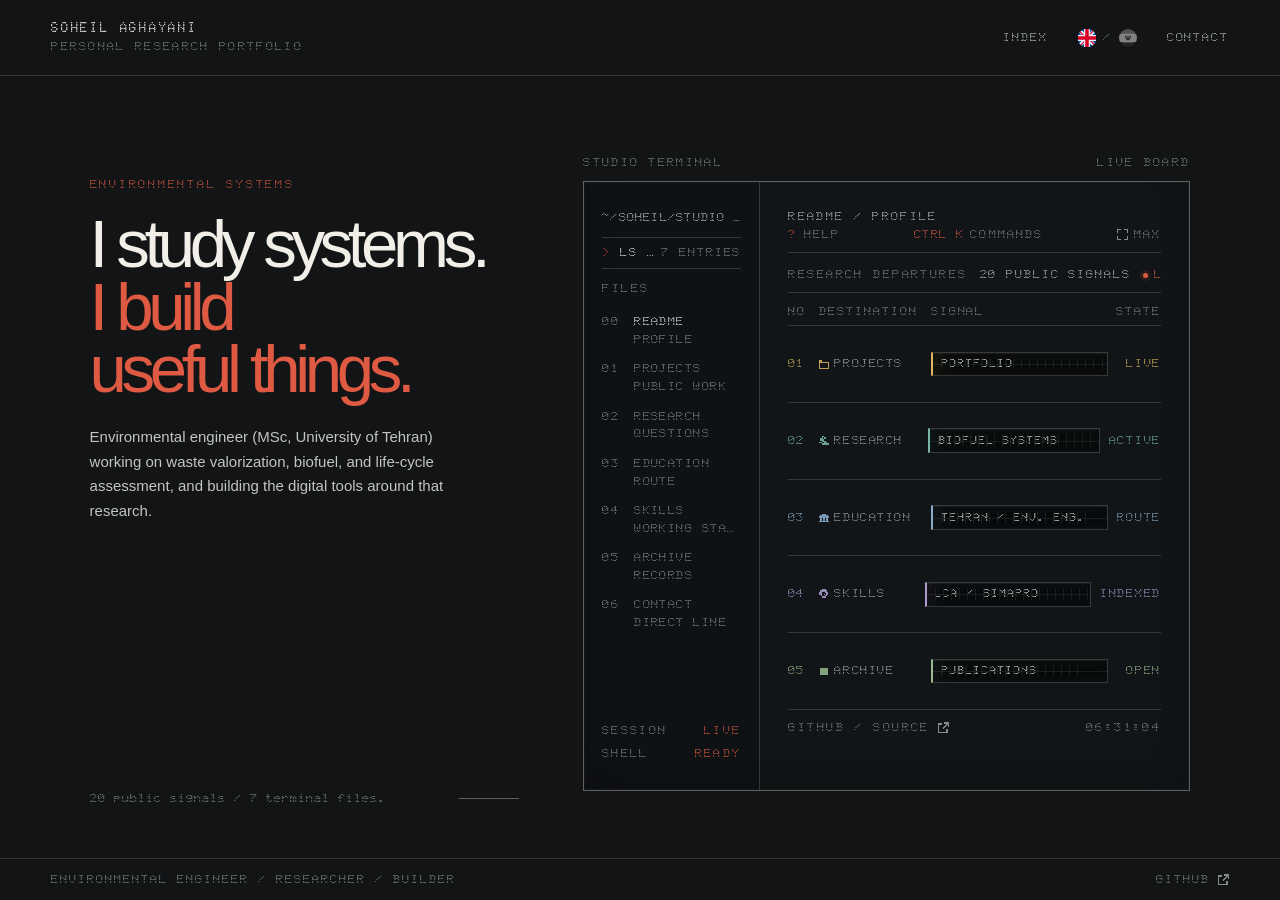
==== commit c9b7ff42: "feat: sync public projects and add 2026 gasification paper - Add MaxSilver; drop the removed profile" ====
--- a/index.html
+++ b/index.html
@@ -134,22 +134,22 @@
             { "@type": "ListItem", "position": 1, "item": { "@type": "SoftwareSourceCode", "name": "Portfolio", "codeRepository": "https://github.com/Soheil-Aghayani/Portfolio", "url": "https://agseyl.ir/", "author": { "@id": "https://soheil-aghayani.github.io/Terminal/#person" } } },
             { "@type": "ListItem", "position": 2, "item": { "@type": "SoftwareSourceCode", "name": "Solid-Waste-Laboratory", "codeRepository": "https://github.com/Soheil-Aghayani/Solid-Waste-Laboratory", "url": "https://soheil-aghayani.github.io/Solid-Waste-Laboratory/", "author": { "@id": "https://soheil-aghayani.github.io/Terminal/#person" } } },
             { "@type": "ListItem", "position": 3, "item": { "@type": "SoftwareSourceCode", "name": "ScholarPulse", "codeRepository": "https://github.com/Soheil-Aghayani/ScholarPulse", "url": "https://soheil-aghayani.github.io/ScholarPulse/", "author": { "@id": "https://soheil-aghayani.github.io/Terminal/#person" } } },
-            { "@type": "ListItem", "position": 4, "item": { "@type": "SoftwareSourceCode", "name": "Soheil-Aghayani", "codeRepository": "https://github.com/Soheil-Aghayani/Soheil-Aghayani", "url": "https://github.com/Soheil-Aghayani/Soheil-Aghayani", "author": { "@id": "https://soheil-aghayani.github.io/Terminal/#person" } } },
-            { "@type": "ListItem", "position": 5, "item": { "@type": "SoftwareSourceCode", "name": "MagIranPlus", "codeRepository": "https://github.com/Soheil-Aghayani/MagIranPlus", "url": "https://soheil-aghayani.github.io/MagIranPlus/", "author": { "@id": "https://soheil-aghayani.github.io/Terminal/#person" } } },
-            { "@type": "ListItem", "position": 6, "item": { "@type": "SoftwareSourceCode", "name": "CivilicaPulse", "codeRepository": "https://github.com/Soheil-Aghayani/CivilicaPulse", "url": "https://soheil-aghayani.github.io/CivilicaPulse/", "author": { "@id": "https://soheil-aghayani.github.io/Terminal/#person" } } },
-            { "@type": "ListItem", "position": 7, "item": { "@type": "SoftwareSourceCode", "name": "Design-Suite", "codeRepository": "https://github.com/Soheil-Aghayani/Design-Suite", "url": "https://soheil-aghayani.github.io/Design-Suite/", "author": { "@id": "https://soheil-aghayani.github.io/Terminal/#person" } } },
-            { "@type": "ListItem", "position": 8, "item": { "@type": "SoftwareSourceCode", "name": "svg-scrapper", "codeRepository": "https://github.com/Soheil-Aghayani/svg-scrapper", "url": "https://soheil-aghayani.github.io/svg-scrapper/", "author": { "@id": "https://soheil-aghayani.github.io/Terminal/#person" } } },
-            { "@type": "ListItem", "position": 9, "item": { "@type": "SoftwareSourceCode", "name": "Coffpen", "codeRepository": "https://github.com/Soheil-Aghayani/Coffpen", "url": "https://soheil-aghayani.github.io/Coffpen/", "author": { "@id": "https://soheil-aghayani.github.io/Terminal/#person" } } },
-            { "@type": "ListItem", "position": 10, "item": { "@type": "SoftwareSourceCode", "name": "Deutschly", "codeRepository": "https://github.com/Soheil-Aghayani/Deutschly", "url": "https://soheil-aghayani.github.io/Deutschly/", "author": { "@id": "https://soheil-aghayani.github.io/Terminal/#person" } } },
-            { "@type": "ListItem", "position": 11, "item": { "@type": "SoftwareSourceCode", "name": "Gamify-Garden", "codeRepository": "https://github.com/Soheil-Aghayani/Gamify-Garden", "url": "https://soheil-aghayani.github.io/Gamify-Garden/", "author": { "@id": "https://soheil-aghayani.github.io/Terminal/#person" } } },
-            { "@type": "ListItem", "position": 12, "item": { "@type": "SoftwareSourceCode", "name": "font-installer", "codeRepository": "https://github.com/Soheil-Aghayani/font-installer", "url": "https://github.com/Soheil-Aghayani/font-installer", "author": { "@id": "https://soheil-aghayani.github.io/Terminal/#person" } } },
-            { "@type": "ListItem", "position": 13, "item": { "@type": "SoftwareSourceCode", "name": "ncbi", "codeRepository": "https://github.com/Soheil-Aghayani/ncbi", "url": "https://soheil-aghayani.github.io/ncbi/", "author": { "@id": "https://soheil-aghayani.github.io/Terminal/#person" } } },
-            { "@type": "ListItem", "position": 14, "item": { "@type": "SoftwareSourceCode", "name": "food-recipe", "codeRepository": "https://github.com/Soheil-Aghayani/food-recipe", "url": "https://soheil-aghayani.github.io/food-recipe/", "author": { "@id": "https://soheil-aghayani.github.io/Terminal/#person" } } },
-            { "@type": "ListItem", "position": 15, "item": { "@type": "SoftwareSourceCode", "name": "egg-timer", "codeRepository": "https://github.com/Soheil-Aghayani/egg-timer", "url": "https://soheil-aghayani.github.io/egg-timer/", "author": { "@id": "https://soheil-aghayani.github.io/Terminal/#person" } } },
-            { "@type": "ListItem", "position": 16, "item": { "@type": "SoftwareSourceCode", "name": "dodge-game", "codeRepository": "https://github.com/Soheil-Aghayani/dodge-game", "url": "https://github.com/Soheil-Aghayani/dodge-game", "author": { "@id": "https://soheil-aghayani.github.io/Terminal/#person" } } },
-            { "@type": "ListItem", "position": 17, "item": { "@type": "SoftwareSourceCode", "name": "pahlavan", "codeRepository": "https://github.com/Soheil-Aghayani/pahlavan", "url": "https://soheil-aghayani.github.io/pahlavan/", "author": { "@id": "https://soheil-aghayani.github.io/Terminal/#person" } } },
-            { "@type": "ListItem", "position": 18, "item": { "@type": "SoftwareSourceCode", "name": "x-clone", "codeRepository": "https://github.com/Soheil-Aghayani/x-clone", "url": "https://github.com/Soheil-Aghayani/x-clone", "author": { "@id": "https://soheil-aghayani.github.io/Terminal/#person" } } },
-            { "@type": "ListItem", "position": 19, "item": { "@type": "SoftwareSourceCode", "name": "iriswa", "codeRepository": "https://github.com/Soheil-Aghayani/iriswa", "url": "https://soheil-aghayani.github.io/iriswa/", "author": { "@id": "https://soheil-aghayani.github.io/Terminal/#person" } } },
+            { "@type": "ListItem", "position": 4, "item": { "@type": "SoftwareSourceCode", "name": "MagIranPlus", "codeRepository": "https://github.com/Soheil-Aghayani/MagIranPlus", "url": "https://soheil-aghayani.github.io/MagIranPlus/", "author": { "@id": "https://soheil-aghayani.github.io/Terminal/#person" } } },
+            { "@type": "ListItem", "position": 5, "item": { "@type": "SoftwareSourceCode", "name": "CivilicaPulse", "codeRepository": "https://github.com/Soheil-Aghayani/CivilicaPulse", "url": "https://soheil-aghayani.github.io/CivilicaPulse/", "author": { "@id": "https://soheil-aghayani.github.io/Terminal/#person" } } },
+            { "@type": "ListItem", "position": 6, "item": { "@type": "SoftwareSourceCode", "name": "Design-Suite", "codeRepository": "https://github.com/Soheil-Aghayani/Design-Suite", "url": "https://soheil-aghayani.github.io/Design-Suite/", "author": { "@id": "https://soheil-aghayani.github.io/Terminal/#person" } } },
+            { "@type": "ListItem", "position": 7, "item": { "@type": "SoftwareSourceCode", "name": "svg-scrapper", "codeRepository": "https://github.com/Soheil-Aghayani/svg-scrapper", "url": "https://soheil-aghayani.github.io/svg-scrapper/", "author": { "@id": "https://soheil-aghayani.github.io/Terminal/#person" } } },
+            { "@type": "ListItem", "position": 8, "item": { "@type": "SoftwareSourceCode", "name": "Coffpen", "codeRepository": "https://github.com/Soheil-Aghayani/Coffpen", "url": "https://soheil-aghayani.github.io/Coffpen/", "author": { "@id": "https://soheil-aghayani.github.io/Terminal/#person" } } },
+            { "@type": "ListItem", "position": 9, "item": { "@type": "SoftwareSourceCode", "name": "Deutschly", "codeRepository": "https://github.com/Soheil-Aghayani/Deutschly", "url": "https://soheil-aghayani.github.io/Deutschly/", "author": { "@id": "https://soheil-aghayani.github.io/Terminal/#person" } } },
+            { "@type": "ListItem", "position": 10, "item": { "@type": "SoftwareSourceCode", "name": "Gamify-Garden", "codeRepository": "https://github.com/Soheil-Aghayani/Gamify-Garden", "url": "https://soheil-aghayani.github.io/Gamify-Garden/", "author": { "@id": "https://soheil-aghayani.github.io/Terminal/#person" } } },
+            { "@type": "ListItem", "position": 11, "item": { "@type": "SoftwareSourceCode", "name": "font-installer", "codeRepository": "https://github.com/Soheil-Aghayani/font-installer", "url": "https://github.com/Soheil-Aghayani/font-installer", "author": { "@id": "https://soheil-aghayani.github.io/Terminal/#person" } } },
+            { "@type": "ListItem", "position": 12, "item": { "@type": "SoftwareSourceCode", "name": "ncbi", "codeRepository": "https://github.com/Soheil-Aghayani/ncbi", "url": "https://soheil-aghayani.github.io/ncbi/", "author": { "@id": "https://soheil-aghayani.github.io/Terminal/#person" } } },
+            { "@type": "ListItem", "position": 13, "item": { "@type": "SoftwareSourceCode", "name": "food-recipe", "codeRepository": "https://github.com/Soheil-Aghayani/food-recipe", "url": "https://soheil-aghayani.github.io/food-recipe/", "author": { "@id": "https://soheil-aghayani.github.io/Terminal/#person" } } },
+            { "@type": "ListItem", "position": 14, "item": { "@type": "SoftwareSourceCode", "name": "egg-timer", "codeRepository": "https://github.com/Soheil-Aghayani/egg-timer", "url": "https://soheil-aghayani.github.io/egg-timer/", "author": { "@id": "https://soheil-aghayani.github.io/Terminal/#person" } } },
+            { "@type": "ListItem", "position": 15, "item": { "@type": "SoftwareSourceCode", "name": "dodge-game", "codeRepository": "https://github.com/Soheil-Aghayani/dodge-game", "url": "https://github.com/Soheil-Aghayani/dodge-game", "author": { "@id": "https://soheil-aghayani.github.io/Terminal/#person" } } },
+            { "@type": "ListItem", "position": 16, "item": { "@type": "SoftwareSourceCode", "name": "pahlavan", "codeRepository": "https://github.com/Soheil-Aghayani/pahlavan", "url": "https://soheil-aghayani.github.io/pahlavan/", "author": { "@id": "https://soheil-aghayani.github.io/Terminal/#person" } } },
+            { "@type": "ListItem", "position": 17, "item": { "@type": "SoftwareSourceCode", "name": "x-clone", "codeRepository": "https://github.com/Soheil-Aghayani/x-clone", "url": "https://github.com/Soheil-Aghayani/x-clone", "author": { "@id": "https://soheil-aghayani.github.io/Terminal/#person" } } },
+            { "@type": "ListItem", "position": 18, "item": { "@type": "SoftwareSourceCode", "name": "iriswa", "codeRepository": "https://github.com/Soheil-Aghayani/iriswa", "url": "https://soheil-aghayani.github.io/iriswa/", "author": { "@id": "https://soheil-aghayani.github.io/Terminal/#person" } } },
+            { "@type": "ListItem", "position": 19, "item": { "@type": "SoftwareSourceCode", "name": "MaxSilver", "codeRepository": "https://github.com/Soheil-Aghayani/MaxSilver", "url": "https://soheil-aghayani.github.io/MaxSilver/", "author": { "@id": "https://soheil-aghayani.github.io/Terminal/#person" } } },
             { "@type": "ListItem", "position": 20, "item": { "@type": "SoftwareSourceCode", "name": "Terminal", "codeRepository": "https://github.com/Soheil-Aghayani/Terminal", "url": "https://soheil-aghayani.github.io/Terminal/", "author": { "@id": "https://soheil-aghayani.github.io/Terminal/#person" } } }
           ]
         },
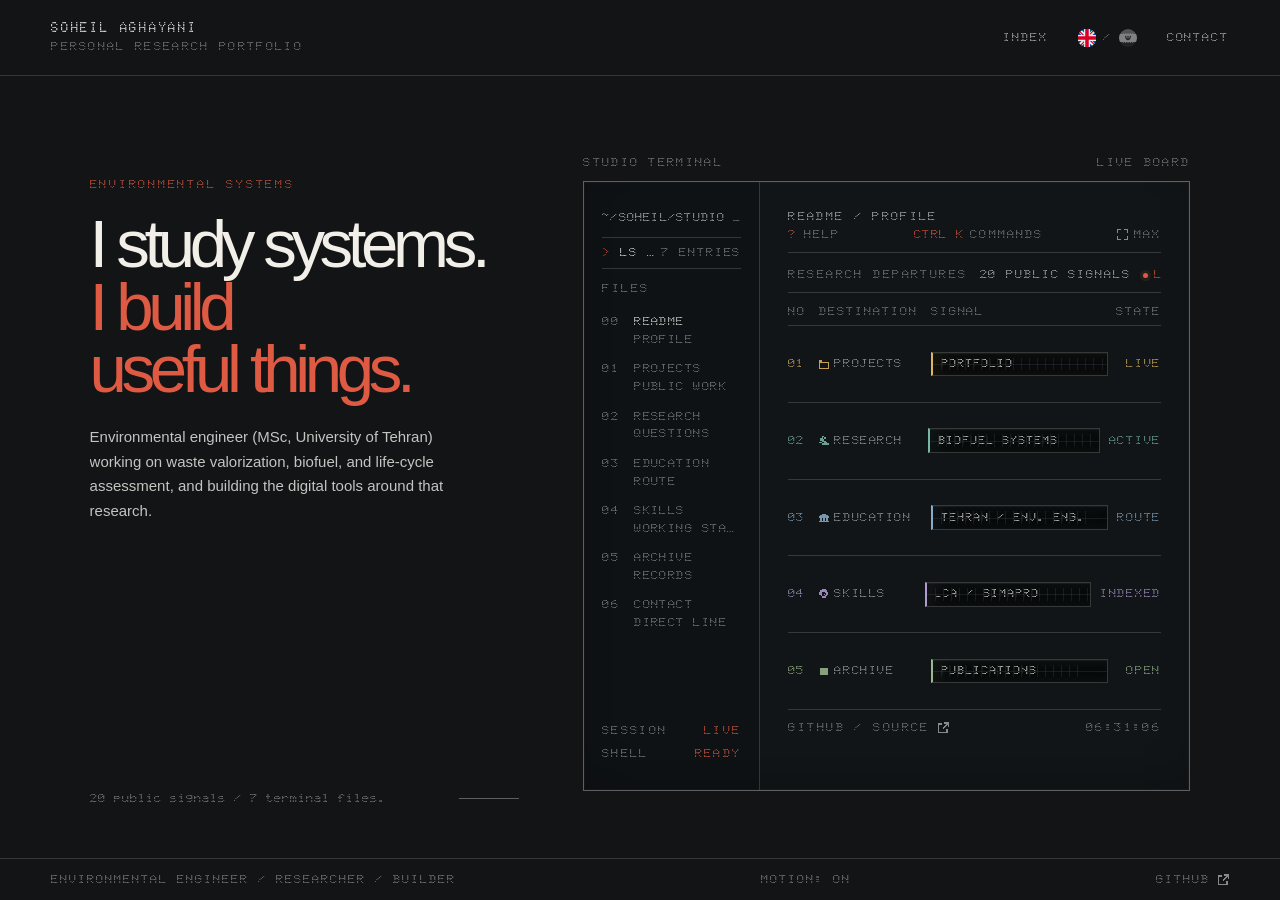
==== commit c03fa6c7: "feat: add footer motion toggle that can override the system setting Animations stopped entirely when" ====
--- a/index.html
+++ b/index.html
@@ -413,6 +413,7 @@
 
       <footer class="site-footer">
         <span data-i18n="footer.left">Environmental engineer / researcher / builder</span>
+        <button class="motion-toggle" id="motionToggle" type="button" aria-pressed="true" aria-label="Switch terminal animation on or off" data-i18n-aria="footer.motionAria">Motion: on</button>
         <a class="site-footer-link" href="https://github.com/Soheil-Aghayani" target="_blank" rel="noreferrer"><span data-i18n="footer.right">GitHub / public signals</span><svg class="external-icon" aria-hidden="true" focusable="false"><use href="#pixel-external"></use></svg></a>
       </footer>
     </div>
--- a/styles.css
+++ b/styles.css
@@ -4946,14 +4946,23 @@
 }
 
 @media (prefers-reduced-motion: reduce) {
-  *,
-  *::before,
-  *::after {
+  html:not([data-motion="on"]) *,
+  html:not([data-motion="on"]) *::before,
+  html:not([data-motion="on"]) *::after {
     scroll-behavior: auto !important;
     transition-duration: 0.01ms !important;
     animation-duration: 0.01ms !important;
     animation-iteration-count: 1 !important;
   }
+}
+
+html[data-motion="off"] *,
+html[data-motion="off"] *::before,
+html[data-motion="off"] *::after {
+  scroll-behavior: auto !important;
+  transition-duration: 0.01ms !important;
+  animation-duration: 0.01ms !important;
+  animation-iteration-count: 1 !important;
 }
 
 @media print {
@@ -5238,28 +5247,105 @@
   }
 }
 
-/* An open route owns the stage: the hero belongs to the home board only. */
-.view-home:has(.studio-surface.is-open) {
-  grid-template-columns: minmax(0, 1fr);
-}
-
+/* An open route owns the stage. On desktop the hero column folds away and the terminal grows into
+   the space; going home reverses it. */
 .view-home:has(.studio-surface.is-open) .intro-column {
   display: none;
 }
 
-.view-home:has(.studio-surface.is-open) .surface-column {
-  width: 100%;
-  max-width: 1180px;
-  margin-inline: auto;
-}
-
 @media (min-width: 961px) {
+  .view-home {
+    grid-template-rows: minmax(0, 1fr);
+    transition:
+      grid-template-columns 720ms var(--ease),
+      column-gap 720ms var(--ease),
+      padding-block 720ms var(--ease);
+  }
+
   .view-home:has(.studio-surface.is-open) {
+    grid-template-columns: minmax(0px, 0fr) minmax(0, 1fr);
+    column-gap: 0;
     padding-block: clamp(20px, 3vw, 40px);
+  }
+
+  .intro-column,
+  .view-home:has(.studio-surface.is-open) .intro-column {
+    display: flex;
+    min-width: 0;
+    overflow: hidden;
+  }
+
+  .intro-column {
+    transition: opacity 360ms ease 300ms, visibility 0s;
+  }
+
+  .view-home:has(.studio-surface.is-open) .intro-column {
+    visibility: hidden;
+    opacity: 0;
+    pointer-events: none;
+    transition: opacity 240ms ease, visibility 0s linear 720ms;
   }
 
   .view-home:has(.studio-surface.is-open) .studio-surface {
     flex: 1;
+  }
+}
+
+/* Departure-board reveal inside the terminal. */
+.reveal-word {
+  display: inline-block;
+  white-space: nowrap;
+}
+
+.reveal-char {
+  display: inline-block;
+  backface-visibility: hidden;
+}
+
+.reveal-char.is-flipping {
+  animation: board-character-flap 360ms var(--ease) both;
+}
+
+.is-revealing {
+  transform-origin: 50% 0;
+  animation: board-row-reveal 560ms var(--ease) both;
+  animation-delay: var(--reveal-delay, 0ms);
+}
+
+.is-ticking {
+  transform-origin: 50% 0;
+  animation: board-row-tick 440ms var(--ease);
+}
+
+@keyframes board-row-reveal {
+  0% {
+    filter: brightness(1.7);
+    opacity: 0;
+    transform: perspective(700px) rotateX(-86deg);
+  }
+  55% {
+    filter: brightness(1.25);
+    opacity: 1;
+  }
+  100% {
+    filter: brightness(1);
+    opacity: 1;
+    transform: perspective(700px) rotateX(0deg);
+  }
+}
+
+@keyframes board-row-tick {
+  0% {
+    filter: brightness(1);
+    transform: perspective(700px) rotateX(0deg);
+  }
+  45% {
+    filter: brightness(1.45);
+    transform: perspective(700px) rotateX(-72deg);
+  }
+  100% {
+    filter: brightness(1);
+    transform: perspective(700px) rotateX(0deg);
   }
 }
 
@@ -5309,3 +5395,62 @@
 .not-found a {
   color: var(--accent);
 }
+
+/* Archive evidence: one readable column, title over meta, sentence-case titles. */
+.archive-detail .detail-evidence {
+  max-width: 760px;
+}
+
+.archive-detail .detail-evidence-list,
+[dir="rtl"] .archive-detail .detail-evidence-list {
+  grid-template-columns: minmax(0, 1fr);
+}
+
+.archive-detail .detail-evidence-row {
+  grid-template-columns: minmax(0, 1fr);
+  gap: 4px;
+  align-items: start;
+  padding: 9px 0;
+}
+
+.archive-detail .detail-evidence-row strong {
+  font-family: var(--body);
+  font-size: 14px;
+  letter-spacing: 0;
+  line-height: 1.45;
+  text-transform: none;
+}
+
+.archive-detail .detail-evidence-meta,
+[dir="rtl"] .archive-detail .detail-evidence-meta {
+  justify-content: flex-start;
+  gap: 8px 12px;
+}
+
+.archive-detail .detail-evidence-row small {
+  text-align: start;
+}
+
+.motion-toggle {
+  padding: 0;
+  color: inherit;
+  background: transparent;
+  font-family: var(--mono);
+  font-size: 11px;
+  letter-spacing: inherit;
+  text-transform: uppercase;
+  cursor: pointer;
+  transition: color 180ms ease;
+}
+
+.motion-toggle:hover,
+.motion-toggle:focus-visible {
+  color: var(--ink);
+}
+
+@media (max-width: 960px) {
+  .motion-toggle {
+    min-height: 44px;
+    text-align: start;
+  }
+}
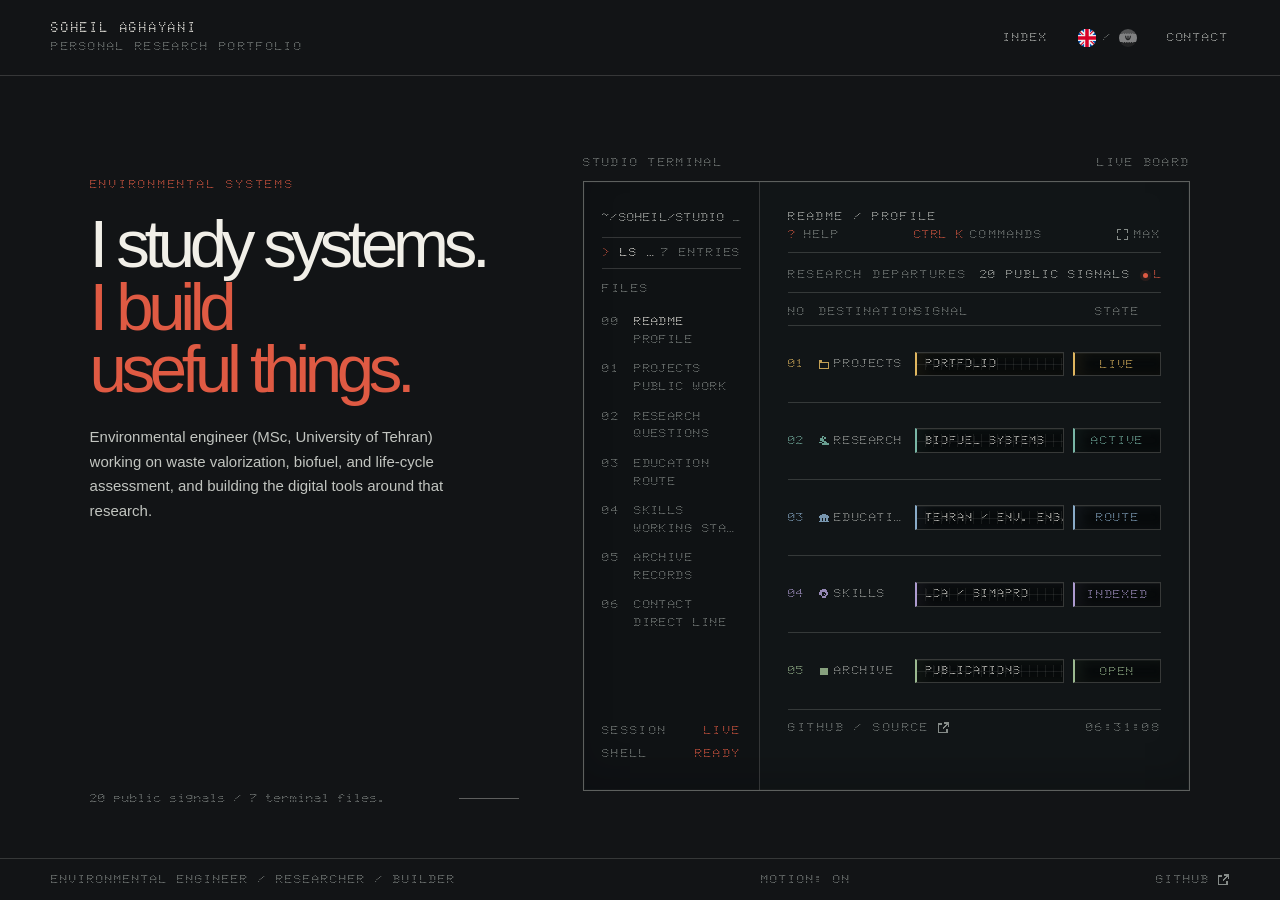
==== commit 5abfb57b: "feat: add advent-calendar doors to skill and education pages, fix MIN icon, default motion on - Numb" ====
--- a/index.html
+++ b/index.html
@@ -208,7 +208,7 @@
         <path fill="currentColor" d="M0 0h6v2H2v4H0zm9 0h6v6h-2V2H9zM0 9h2v4h4v2H0zm13 0h2v6H9v-2h4z" />
       </symbol>
       <symbol id="pixel-collapse" viewBox="0 0 15 15">
-        <path fill="currentColor" d="M0 0h2v4h4v2H0zm9 0h2v4h4v2H9zM0 9h6v2H2v4H0zm9 0h6v6h-2v-4H9z" />
+        <path fill="currentColor" d="M4 0h2v6H0V4h4zM9 0h2v4h4v2H9zM0 9h6v6H4v-4H0zM9 9h6v2h-4v4H9z" />
       </symbol>
       <symbol id="pixel-download" viewBox="0 0 15 15">
         <path fill="currentColor" d="M6 0h3v7h2v2H9v2H6V9H4V7h2zM2 12h11v3H2z" />
--- a/styles.css
+++ b/styles.css
@@ -4945,17 +4945,6 @@
   }
 }
 
-@media (prefers-reduced-motion: reduce) {
-  html:not([data-motion="on"]) *,
-  html:not([data-motion="on"]) *::before,
-  html:not([data-motion="on"]) *::after {
-    scroll-behavior: auto !important;
-    transition-duration: 0.01ms !important;
-    animation-duration: 0.01ms !important;
-    animation-iteration-count: 1 !important;
-  }
-}
-
 html[data-motion="off"] *,
 html[data-motion="off"] *::before,
 html[data-motion="off"] *::after {
@@ -5454,3 +5443,222 @@
     text-align: start;
   }
 }
+
+/* Board columns: fixed state column so every signal box starts and ends at the same x, and the
+   state is a twin of the signal box. */
+.board-columns,
+.board-row {
+  grid-template-columns: 22px minmax(72px, 0.78fr) minmax(108px, 1.35fr) 88px;
+}
+
+.board-columns span:last-child {
+  text-align: center;
+}
+
+.board-row .board-state {
+  display: flex;
+  min-width: 0;
+  height: calc(1.15em + 12px);
+  align-items: center;
+  justify-content: center;
+  overflow: hidden;
+  padding: 0 6px;
+  border: 1px solid rgba(241, 239, 232, 0.2);
+  border-left: 2px solid var(--board-tone);
+  background: #080b0c;
+  box-shadow: inset 0 1px 0 rgba(241, 239, 232, 0.05), inset 0 -5px 10px rgba(0, 0, 0, 0.2), inset 7px 0 12px color-mix(in srgb, var(--board-tone) 8%, transparent);
+  font-family: "MatrixType", var(--mono);
+  font-size: 11px;
+  letter-spacing: 0.07em;
+  line-height: 1.15;
+  text-align: center;
+  white-space: nowrap;
+}
+
+html[dir="rtl"] .board-row .board-state {
+  border-right: 2px solid var(--board-tone);
+  border-left: 1px solid rgba(241, 239, 232, 0.2);
+  font-family: "IRANSharp", var(--body);
+  letter-spacing: 0;
+}
+
+@media (max-width: 540px) {
+  .board-columns,
+  .board-row {
+    grid-template-columns: 19px minmax(64px, 0.76fr) minmax(84px, 1.18fr) 68px;
+  }
+
+  .board-row .board-state {
+    height: calc(1.15em + 10px);
+    padding: 0 3px;
+    font-size: 9px;
+    letter-spacing: 0.03em;
+  }
+}
+
+@media (max-width: 380px) {
+  .board-columns,
+  .board-row {
+    grid-template-columns: 17px minmax(55px, 0.72fr) minmax(74px, 1fr) 58px;
+  }
+}
+
+/* Advent-calendar doors on detail pages. */
+.detail-doors {
+  max-width: 760px;
+  margin-top: 22px;
+}
+
+.detail-doors-topline {
+  display: flex;
+  justify-content: space-between;
+  gap: 16px;
+  margin: 0 0 10px;
+  color: var(--ink-faint);
+  font-family: var(--mono);
+  font-size: 11px;
+  letter-spacing: 0.12em;
+  text-transform: uppercase;
+}
+
+.detail-doors-count {
+  color: var(--accent);
+}
+
+.detail-doors-grid {
+  display: grid;
+  grid-template-columns: repeat(auto-fit, minmax(190px, 1fr));
+  gap: 12px;
+  perspective: 900px;
+}
+
+.door {
+  position: relative;
+  display: grid;
+  min-height: 150px;
+}
+
+.door-back,
+.door-front {
+  border: 1px solid var(--line-strong);
+}
+
+.door-back {
+  display: flex;
+  min-width: 0;
+  flex-direction: column;
+  gap: 8px;
+  padding: 14px;
+  background: #0b0f10;
+  box-shadow: inset 0 0 24px rgba(0, 0, 0, 0.35);
+}
+
+.door-back:focus-visible {
+  outline: 2px solid var(--accent);
+  outline-offset: 2px;
+}
+
+.door-back strong {
+  color: var(--accent);
+  font-family: var(--mono);
+  font-size: 11px;
+  font-weight: 400;
+  letter-spacing: 0.12em;
+  text-transform: uppercase;
+}
+
+.door-back p {
+  margin: 0;
+  color: var(--ink-soft);
+  font-family: var(--body);
+  font-size: 13px;
+  line-height: 1.55;
+}
+
+.door-link {
+  margin-top: auto;
+  color: var(--ink);
+  font-family: var(--mono);
+  font-size: 11px;
+  letter-spacing: 0.1em;
+  text-transform: uppercase;
+}
+
+.door-link:hover,
+.door-link:focus-visible {
+  color: var(--accent);
+}
+
+.door-front {
+  position: absolute;
+  inset: 0;
+  display: flex;
+  flex-direction: column;
+  justify-content: space-between;
+  padding: 14px;
+  color: var(--ink);
+  background: linear-gradient(145deg, #1c2326, #12171a);
+  box-shadow: inset 0 1px 0 rgba(241, 239, 232, 0.06);
+  cursor: pointer;
+  text-align: start;
+  transform-origin: 0 50%;
+  transition: transform 700ms var(--ease), opacity 700ms var(--ease), border-color 200ms ease;
+  backface-visibility: hidden;
+}
+
+.door-front::after {
+  position: absolute;
+  top: 50%;
+  inset-inline-end: 10px;
+  width: 6px;
+  height: 18px;
+  border: 1px solid var(--line-strong);
+  background: var(--surface-raised);
+  content: "";
+  transform: translateY(-50%);
+}
+
+.door-front:hover,
+.door-front:focus-visible {
+  border-color: var(--accent);
+  transform: rotateY(-14deg);
+}
+
+.door-number {
+  font-family: "MatrixType Display", var(--mono);
+  font-size: 34px;
+  line-height: 1;
+}
+
+.door-tease {
+  color: var(--ink-faint);
+  font-family: var(--mono);
+  font-size: 11px;
+  letter-spacing: 0.12em;
+  text-transform: uppercase;
+}
+
+.door.is-open .door-front {
+  opacity: 0;
+  pointer-events: none;
+  transform: rotateY(-112deg);
+}
+
+[dir="rtl"] .door-front {
+  transform-origin: 100% 50%;
+}
+
+[dir="rtl"] .door-front:hover,
+[dir="rtl"] .door-front:focus-visible {
+  transform: rotateY(14deg);
+}
+
+[dir="rtl"] .door.is-open .door-front {
+  transform: rotateY(112deg);
+}
+
+[dir="rtl"] .door-back p,
+[dir="rtl"] .door-back strong {
+  line-height: 1.9;
+  letter-spacing: 0;
+}
